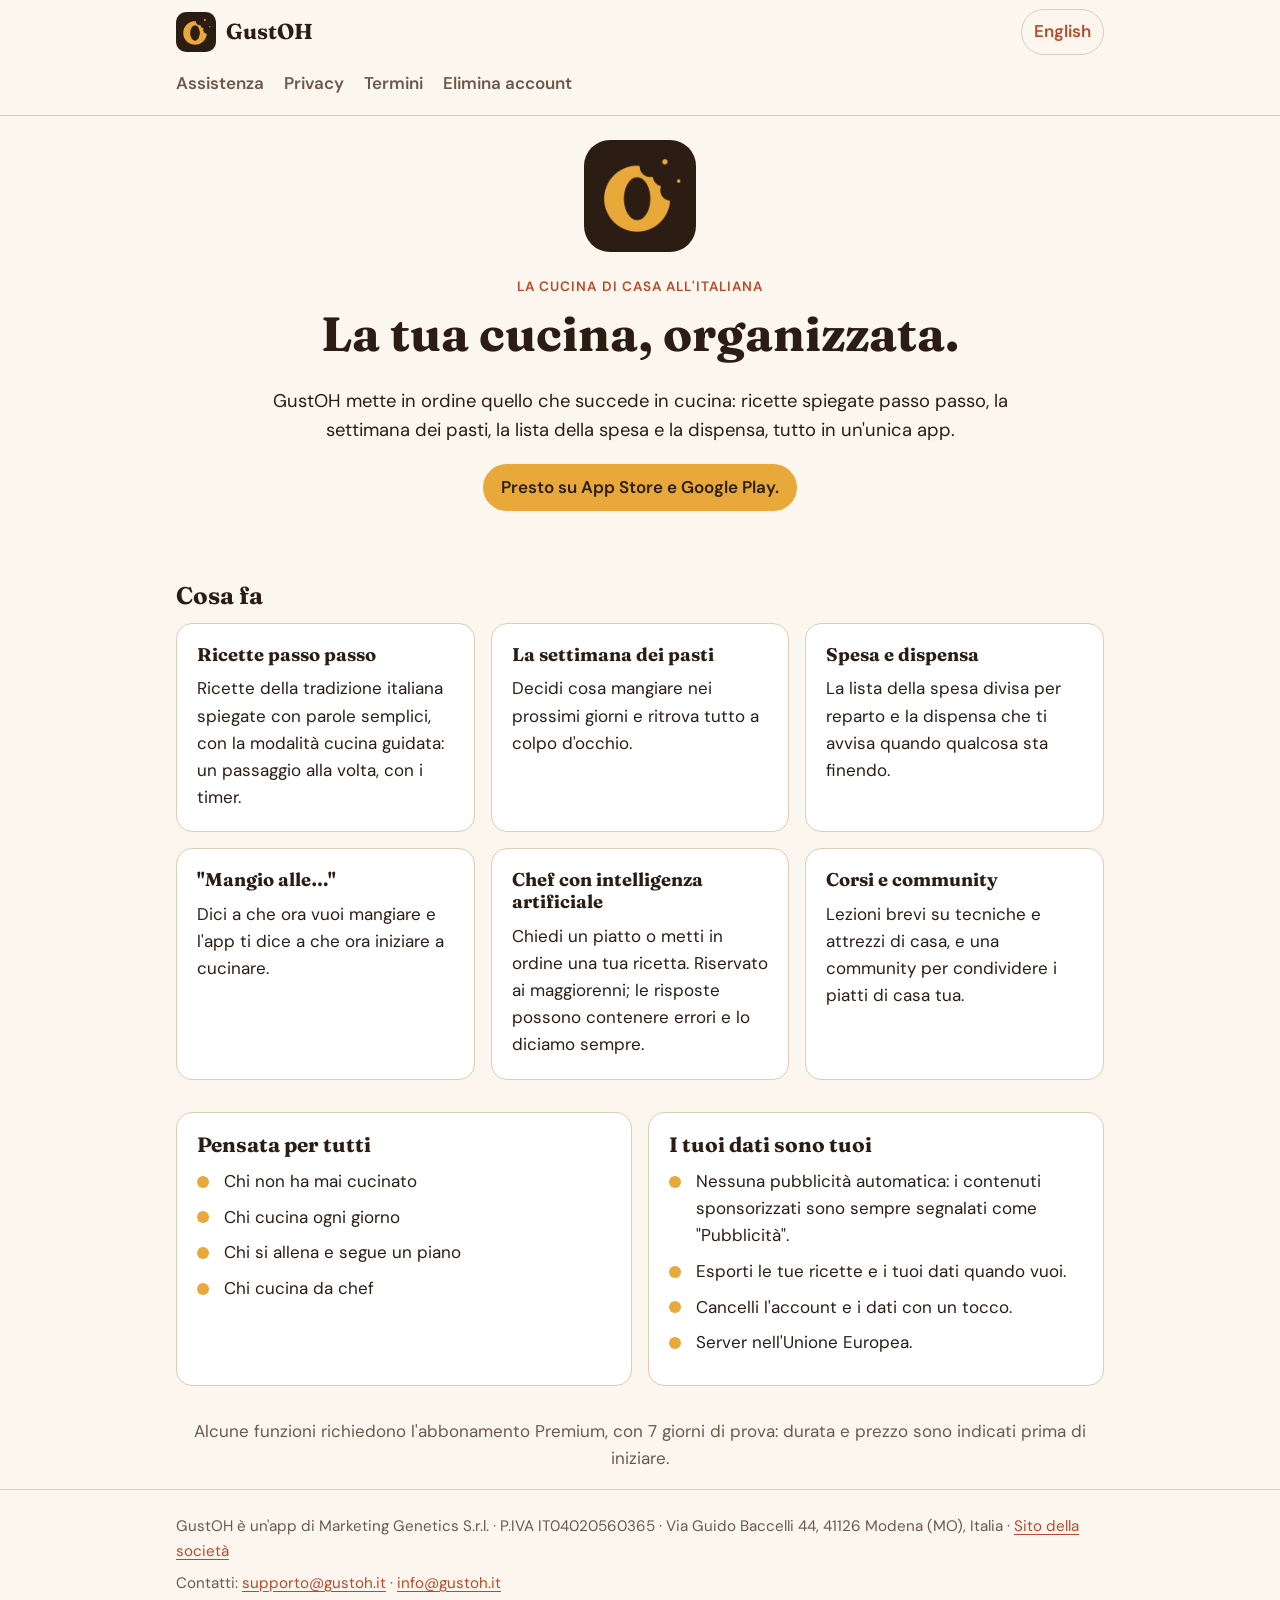
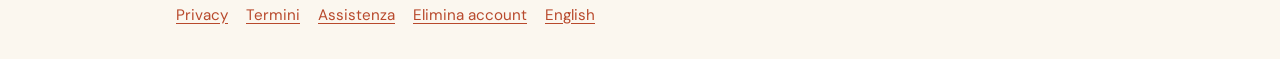
==== index.html @ 91f22777 "Sito gustoh.it (cartella sito/, npm run sito): home, privacy, termini, assistenza ed eliminazione ac" ====
<!doctype html>
<html lang="it">
<head>
<meta charset="utf-8">
<meta name="viewport" content="width=device-width, initial-scale=1">
<title>GustOH — la cucina di casa, organizzata</title>
<meta name="description" content="Ricette spiegate passo passo, la settimana dei pasti, la lista della spesa e la dispensa: la cucina all'italiana in un'unica app.">
<meta name="color-scheme" content="light dark">
<meta name="theme-color" content="#fbf7ef" media="(prefers-color-scheme: light)">
<meta name="theme-color" content="#17120e" media="(prefers-color-scheme: dark)">
<link rel="icon" href="favicon.png" type="image/png">
<link rel="apple-touch-icon" href="logo.png">
<link rel="alternate" hreflang="en" href="en/index.html">
<link rel="stylesheet" href="stile.css">
</head>
<body>
<a class="skip" href="#contenuto">Vai al contenuto</a>
<header class="top">
  <div class="wrap top-row">
    <a class="brand" href="index.html"><img src="logo.png" alt="" width="40" height="40"><span>GustOH</span></a>
    <a class="lang" href="en/index.html" hreflang="en" lang="en">English</a>
  </div>
  <nav class="wrap nav" aria-label="Home"><a href="supporto.html">Assistenza</a><a href="privacy.html">Privacy</a><a href="termini.html">Termini</a><a href="elimina-account.html">Elimina account</a></nav>
</header>
<main id="contenuto" class="wrap">
<section class="hero">
  <img class="hero-logo" src="logo.png" alt="GustOH" width="112" height="112">
  <p class="kicker">La cucina di casa all'italiana</p>
  <h1>La tua cucina, organizzata.</h1>
  <p class="lead">GustOH mette in ordine quello che succede in cucina: ricette spiegate passo passo, la settimana dei pasti, la lista della spesa e la dispensa, tutto in un'unica app.</p>
  <p class="soon">Presto su App Store e Google Play.</p>
</section>
<section aria-labelledby="cosa-fa">
  <h2 id="cosa-fa">Cosa fa</h2>
  <ul class="grid">
    <li class="card"><h3>Ricette passo passo</h3><p>Ricette della tradizione italiana spiegate con parole semplici, con la modalità cucina guidata: un passaggio alla volta, con i timer.</p></li>
    <li class="card"><h3>La settimana dei pasti</h3><p>Decidi cosa mangiare nei prossimi giorni e ritrova tutto a colpo d'occhio.</p></li>
    <li class="card"><h3>Spesa e dispensa</h3><p>La lista della spesa divisa per reparto e la dispensa che ti avvisa quando qualcosa sta finendo.</p></li>
    <li class="card"><h3>&quot;Mangio alle…&quot;</h3><p>Dici a che ora vuoi mangiare e l'app ti dice a che ora iniziare a cucinare.</p></li>
    <li class="card"><h3>Chef con intelligenza artificiale</h3><p>Chiedi un piatto o metti in ordine una tua ricetta. Riservato ai maggiorenni; le risposte possono contenere errori e lo diciamo sempre.</p></li>
    <li class="card"><h3>Corsi e community</h3><p>Lezioni brevi su tecniche e attrezzi di casa, e una community per condividere i piatti di casa tua.</p></li>
  </ul>
</section>
<section class="two">
  <div class="card">
    <h2>Pensata per tutti</h2>
    <ul class="ticks"><li>Chi non ha mai cucinato</li><li>Chi cucina ogni giorno</li><li>Chi si allena e segue un piano</li><li>Chi cucina da chef</li></ul>
  </div>
  <div class="card">
    <h2>I tuoi dati sono tuoi</h2>
    <ul class="ticks"><li>Nessuna pubblicità automatica: i contenuti sponsorizzati sono sempre segnalati come &quot;Pubblicità&quot;.</li><li>Esporti le tue ricette e i tuoi dati quando vuoi.</li><li>Cancelli l'account e i dati con un tocco.</li><li>Server nell'Unione Europea.</li></ul>
  </div>
</section>
<p class="note">Alcune funzioni richiedono l'abbonamento Premium, con 7 giorni di prova: durata e prezzo sono indicati prima di iniziare.</p>
</main>
<footer class="foot">
  <div class="wrap">
    <p>GustOH è un'app di Marketing Genetics S.r.l. · P.IVA IT04020560365 · Via Guido Baccelli 44, 41126 Modena (MO), Italia · <a href="https://www.marketinggenetics.it/" rel="noopener">Sito della società</a></p>
    <p>Contatti: <a href="mailto:supporto@gustoh.it">supporto@gustoh.it</a> · <a href="mailto:info@gustoh.it">info@gustoh.it</a></p>
    <p class="foot-links"><a href="privacy.html">Privacy</a><a href="termini.html">Termini</a><a href="supporto.html">Assistenza</a><a href="elimina-account.html">Elimina account</a><a href="en/index.html" hreflang="en" lang="en">English</a></p>
  </div>
</footer>
</body>
</html>
---- stile.css ----
/* Sito gustoh.it — tema "Pastificio" dell'app (src/constants/theme.ts). Caratteri dentro il sito: niente servizi esterni. */

@font-face { font-family: 'Fraunces'; src: url('caratteri/Fraunces-700.ttf') format('truetype'); font-weight: 700; font-display: swap; }
@font-face { font-family: 'DM Sans'; src: url('caratteri/DMSans-400.ttf') format('truetype'); font-weight: 400; font-display: swap; }
@font-face { font-family: 'DM Sans'; src: url('caratteri/DMSans-600.ttf') format('truetype'); font-weight: 600; font-display: swap; }

:root {
  --bg: #fbf7ef;
  --surface: #ffffff;
  --text: #2b1d14;
  --muted: #6b5a4c;
  --primary: #b8492c;
  --cta: #e9a93a;
  --on-cta: #2b1d14;
  --accent-soft: #fdf0d5;
  --border: #dccdb4;
  --focus: #b8492c;
  --radius: 16px;
  --wrap: 960px;
}

@media (prefers-color-scheme: dark) {
  :root {
    --bg: #17120e;
    --surface: #231c16;
    --text: #f5ece0;
    --muted: #c4b5a3;
    --primary: #e9a93a;
    --cta: #e9a93a;
    --on-cta: #2b1d14;
    --accent-soft: #2e2419;
    --border: #3d3127;
    --focus: #f0b54e;
  }
}

* { box-sizing: border-box; }

html { -webkit-text-size-adjust: 100%; }

body {
  margin: 0;
  background: var(--bg);
  color: var(--text);
  font-family: 'DM Sans', system-ui, -apple-system, 'Segoe UI', sans-serif;
  font-size: 17px;
  line-height: 1.6;
}

h1, h2, h3 { font-family: 'Fraunces', Georgia, serif; font-weight: 700; line-height: 1.2; margin: 0 0 .5em; }
h1 { font-size: clamp(2rem, 6vw, 3rem); }
h2 { font-size: 1.5rem; margin-top: 1.6em; }
h3 { font-size: 1.15rem; }
p, ul, ol { margin: 0 0 1em; }
a { color: var(--primary); text-underline-offset: 3px; }
a:focus-visible, summary:focus-visible { outline: 3px solid var(--focus); outline-offset: 3px; border-radius: 6px; }
strong { font-weight: 600; }

.wrap { width: 100%; max-width: var(--wrap); margin: 0 auto; padding: 0 16px; }

.skip { position: absolute; left: -9999px; top: 8px; background: var(--cta); color: var(--on-cta); padding: 8px 12px; border-radius: 8px; z-index: 10; }
.skip:focus { left: 16px; }

/* Testata */
.top { border-bottom: 1px solid var(--border); background: var(--bg); }
.top-row { display: flex; align-items: center; justify-content: space-between; gap: 16px; min-height: 64px; }
.brand { display: inline-flex; align-items: center; gap: 10px; color: var(--text); text-decoration: none; font-family: 'Fraunces', Georgia, serif; font-weight: 700; font-size: 1.35rem; }
.brand img { border-radius: 10px; }
.lang { font-weight: 600; text-decoration: none; padding: 8px 12px; border: 1px solid var(--border); border-radius: 999px; min-height: 44px; display: inline-flex; align-items: center; }
.nav { display: flex; flex-wrap: wrap; gap: 4px 20px; padding-bottom: 12px; }
.nav a { color: var(--muted); text-decoration: none; font-weight: 600; padding: 6px 0; }
.nav a[aria-current='page'] { color: var(--text); text-decoration: underline; text-decoration-color: var(--cta); text-decoration-thickness: 3px; }

main { padding-top: 32px; padding-bottom: 48px; }

/* Home */
.hero { text-align: center; padding: 24px 0 16px; }
.hero-logo { border-radius: 26px; margin-bottom: 16px; }
.kicker { color: var(--primary); font-weight: 600; text-transform: uppercase; letter-spacing: .08em; font-size: .85rem; margin-bottom: .5em; }
.lead { font-size: 1.15rem; max-width: 40em; margin-left: auto; margin-right: auto; }
.doc .lead { margin-left: 0; }
.soon { display: inline-block; background: var(--cta); color: var(--on-cta); font-weight: 600; padding: 10px 18px; border-radius: 999px; }

.grid { list-style: none; padding: 0; display: grid; grid-template-columns: 1fr; gap: 16px; }
@media (min-width: 640px) { .grid { grid-template-columns: repeat(2, 1fr); } }
@media (min-width: 900px) { .grid { grid-template-columns: repeat(3, 1fr); } }

.card { background: var(--surface); border: 1px solid var(--border); border-radius: var(--radius); padding: 20px; }
.card p:last-child, .card ul:last-child { margin-bottom: 0; }
.card h2 { margin-top: 0; font-size: 1.3rem; }

.two { display: grid; grid-template-columns: 1fr; gap: 16px; margin-top: 32px; }
@media (min-width: 640px) { .two { grid-template-columns: repeat(2, 1fr); } }

.ticks { list-style: none; padding: 0; }
.ticks li { padding-left: 1.6em; position: relative; margin-bottom: .5em; }
.ticks li::before { content: ''; position: absolute; left: 0; top: .45em; width: .7em; height: .7em; border-radius: 50%; background: var(--cta); }

.note { text-align: center; color: var(--muted); margin-top: 32px; }

/* Documenti */
.doc { max-width: 46em; }
.doc ul, .doc ol { padding-left: 1.3em; }
.doc li { margin-bottom: .5em; }
.steps li { margin-bottom: .6em; }
.center { text-align: center; margin: 0 auto; }
details { background: var(--surface); border: 1px solid var(--border); border-radius: 12px; padding: 0 16px; margin-bottom: 12px; }
summary { cursor: pointer; font-weight: 600; padding: 14px 0; min-height: 44px; }
details p { margin-top: 0; }
.button { display: inline-flex; align-items: center; min-height: 48px; padding: 0 20px; border-radius: 999px; background: var(--cta); color: var(--on-cta); font-weight: 600; text-decoration: none; }

/* Piede */
.foot { border-top: 1px solid var(--border); padding: 24px 0; color: var(--muted); font-size: .95rem; }
.foot p { margin-bottom: .5em; }
.foot-links { display: flex; flex-wrap: wrap; gap: 4px 18px; }
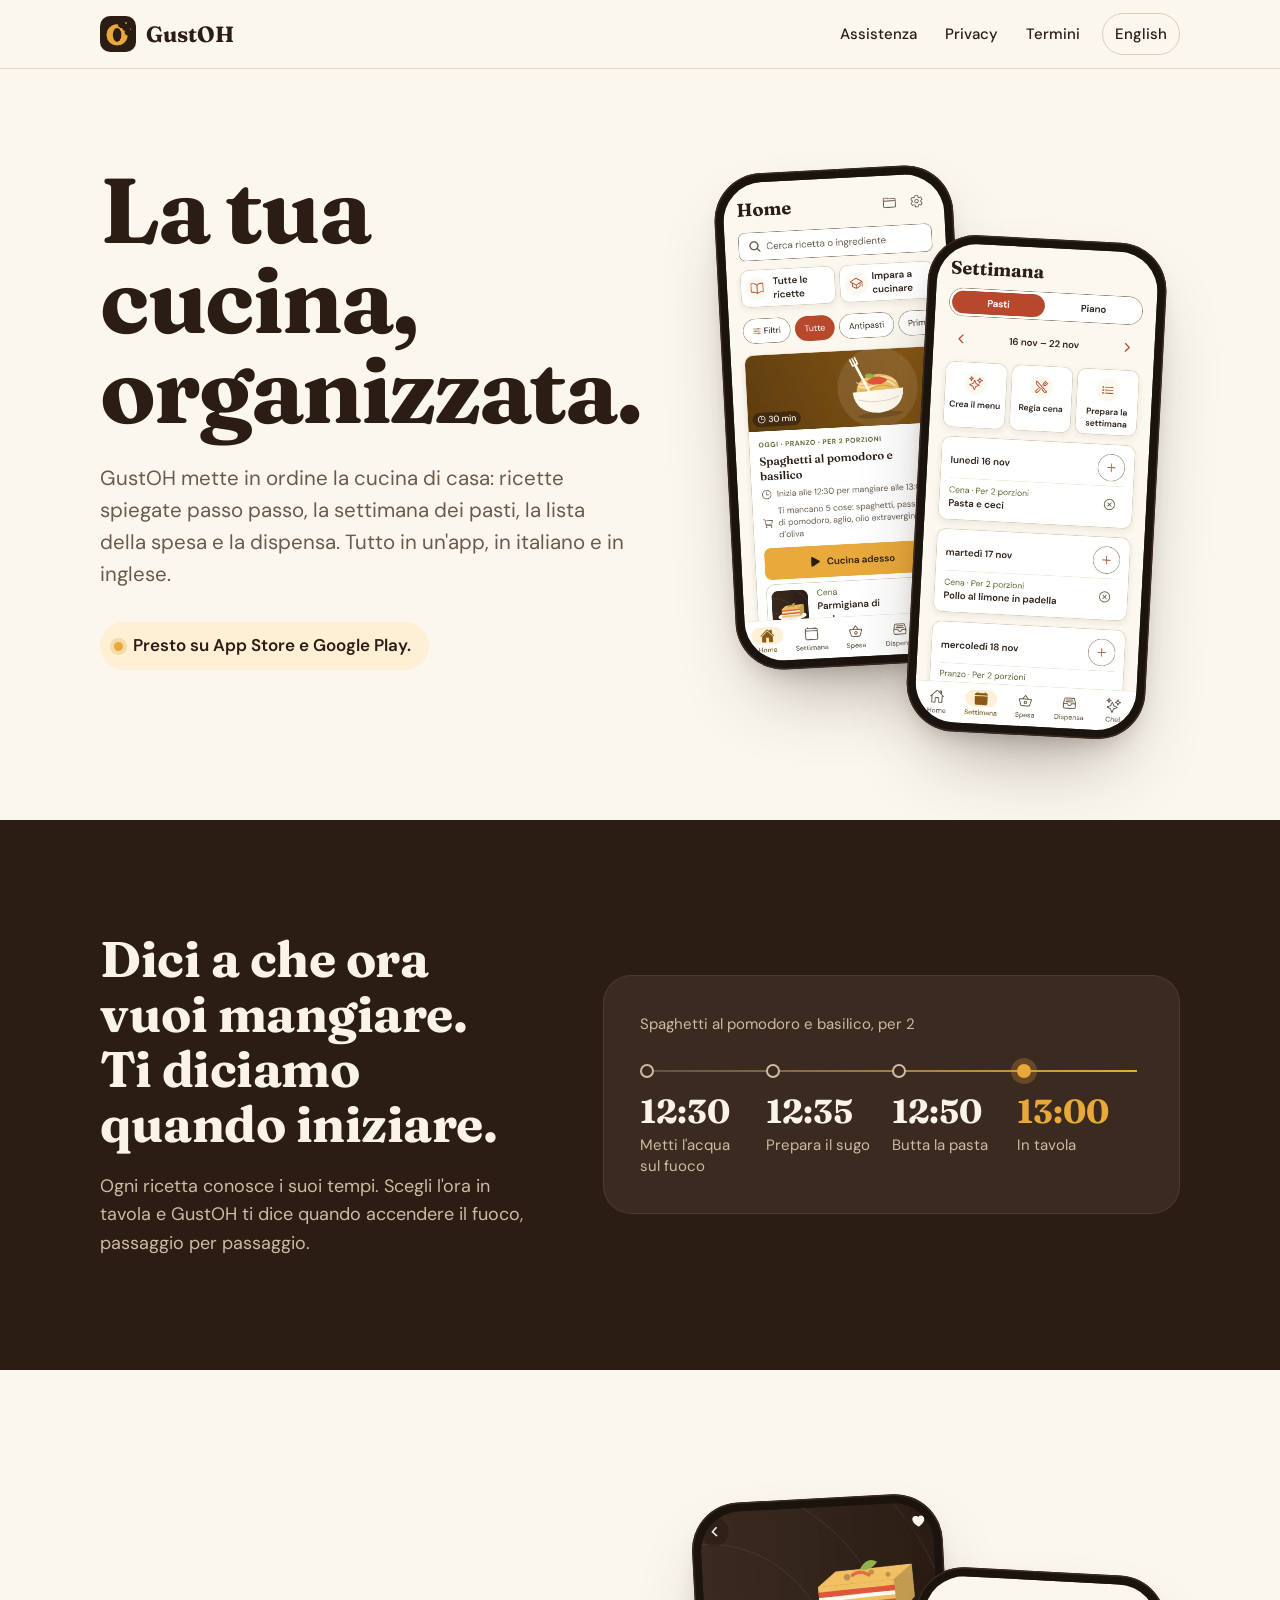
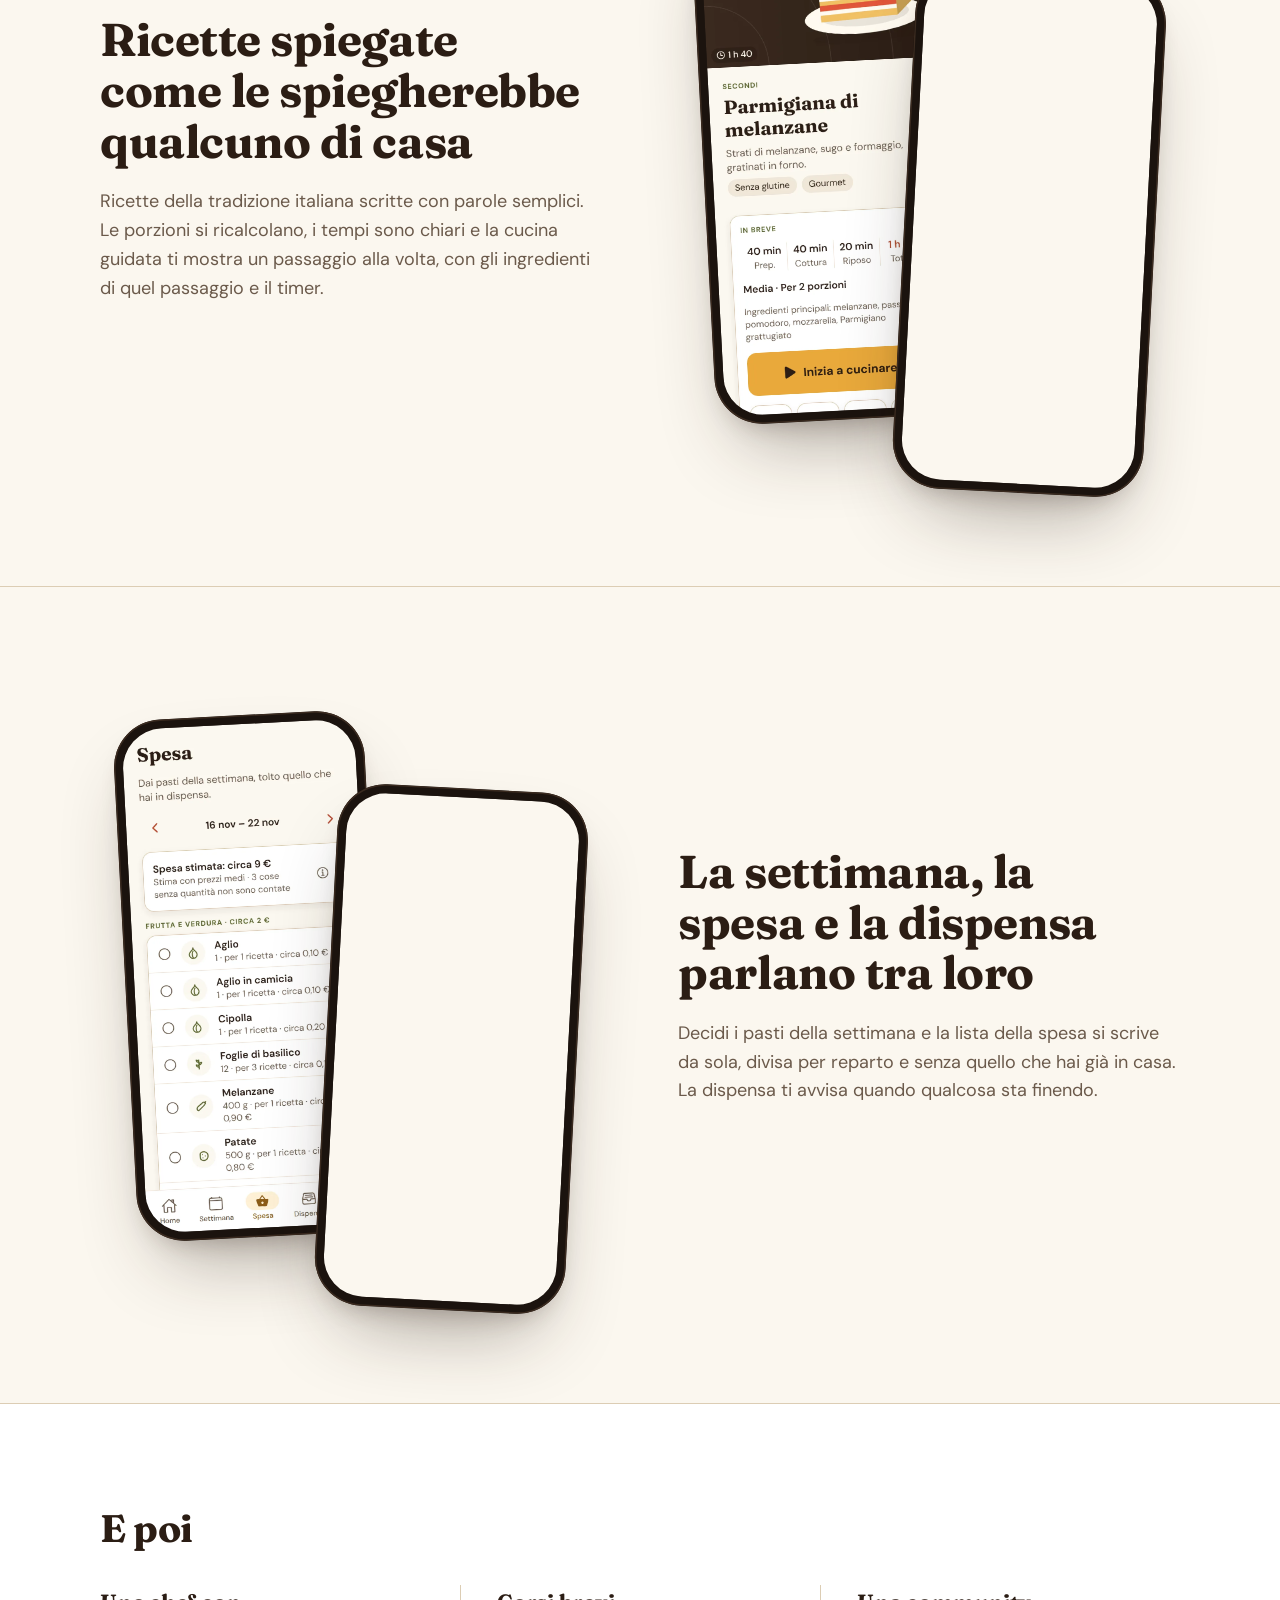
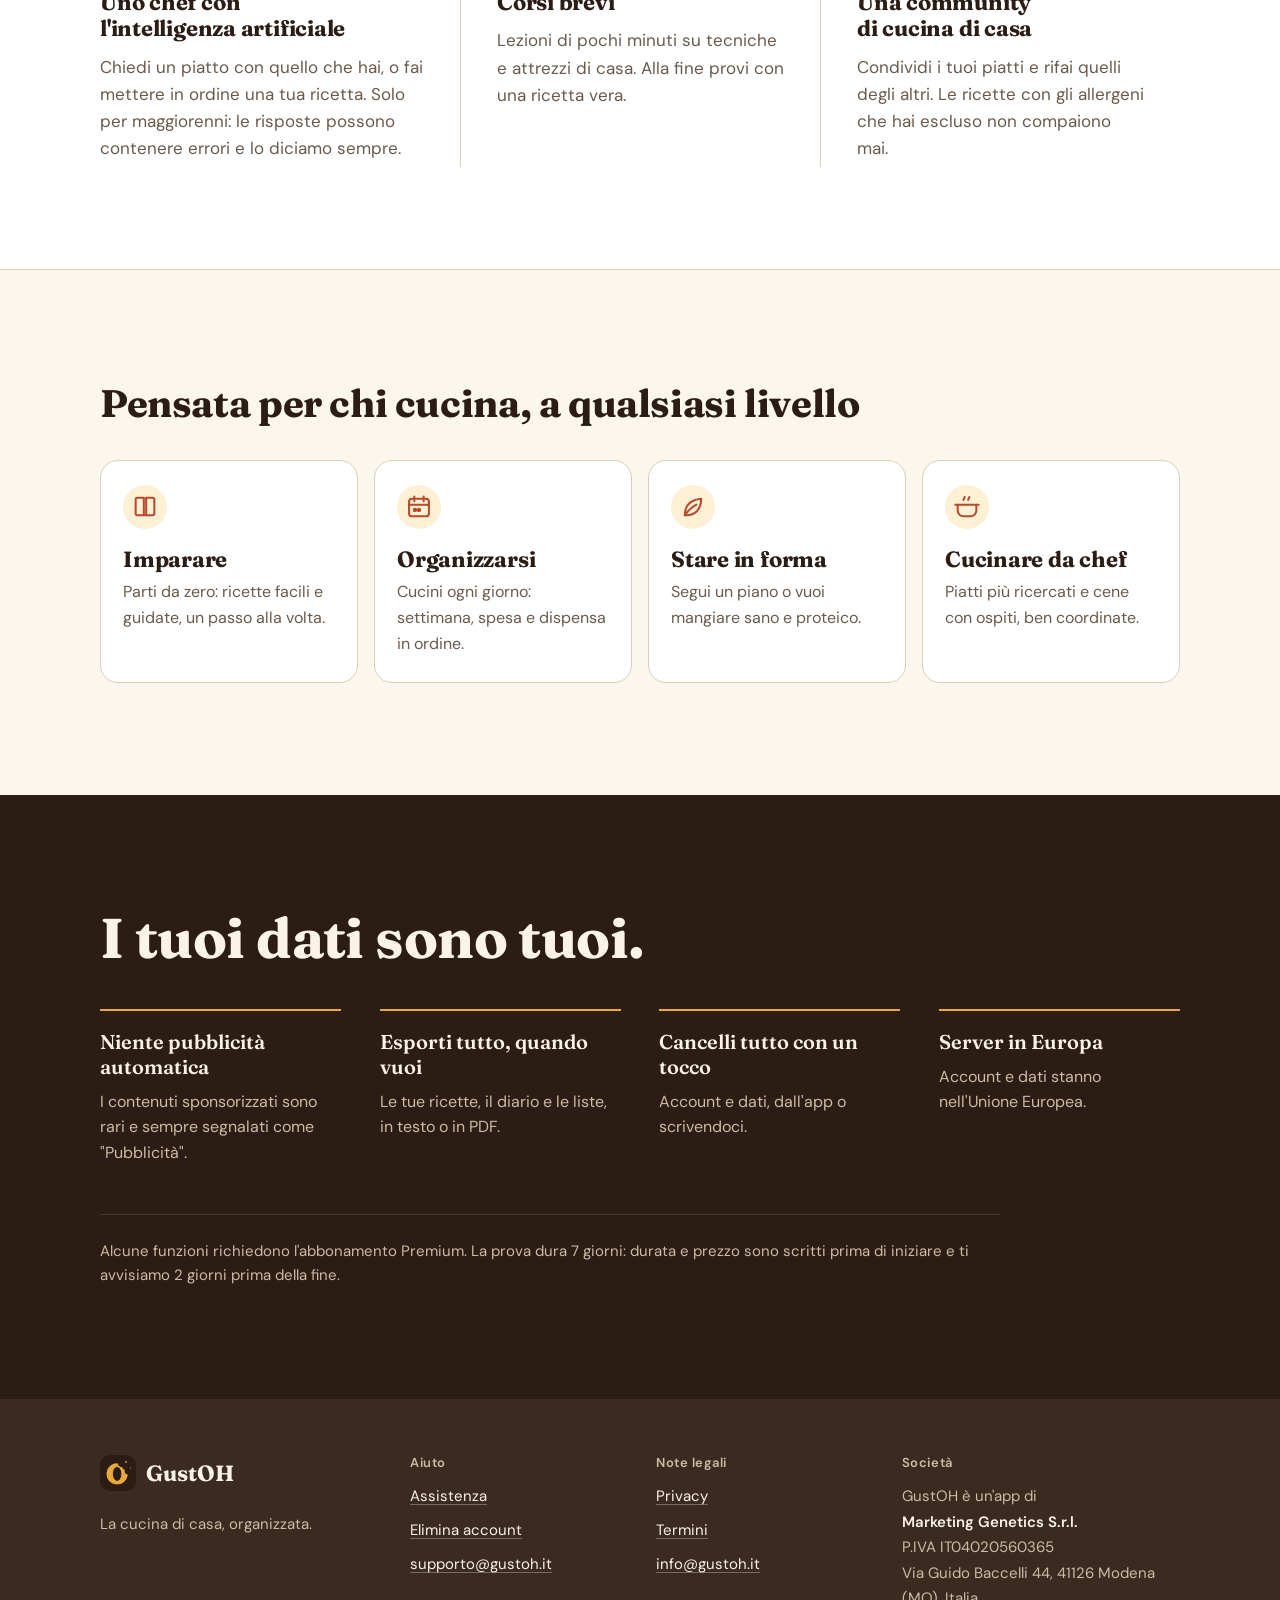
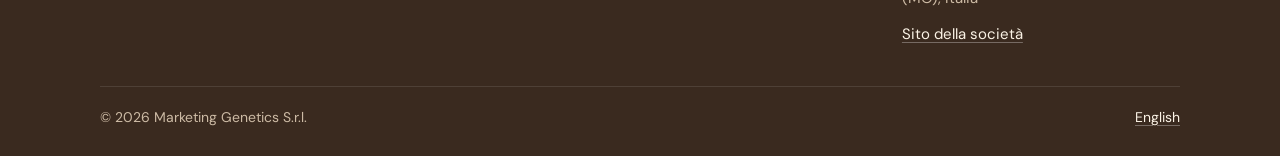
==== commit 724f2d51: "Sito gustoh.it rifatto: schermate vere dell'app nei telefoni, linea del tempo 'mangio alle', funzion" ====
--- a/index.html
+++ b/index.html
@@ -11,53 +11,152 @@
 <link rel="icon" href="favicon.png" type="image/png">
 <link rel="apple-touch-icon" href="logo.png">
 <link rel="alternate" hreflang="en" href="en/index.html">
+<link rel="preload" href="caratteri/Fraunces-700.ttf" as="font" type="font/ttf" crossorigin>
 <link rel="stylesheet" href="stile.css">
 </head>
-<body>
+<body class="page-index">
 <a class="skip" href="#contenuto">Vai al contenuto</a>
 <header class="top">
   <div class="wrap top-row">
-    <a class="brand" href="index.html"><img src="logo.png" alt="" width="40" height="40"><span>GustOH</span></a>
-    <a class="lang" href="en/index.html" hreflang="en" lang="en">English</a>
+    <a class="brand" href="index.html" aria-current="page"><img src="logo.png" alt="" width="36" height="36"><span>GustOH</span></a>
+    <nav class="nav" aria-label="Home">
+      <a href="supporto.html">Assistenza</a>
+      <a class="opt" href="privacy.html">Privacy</a>
+      <a class="opt" href="termini.html">Termini</a>
+      <a class="lang" href="en/index.html" hreflang="en" lang="en">English</a>
+    </nav>
   </div>
-  <nav class="wrap nav" aria-label="Home"><a href="supporto.html">Assistenza</a><a href="privacy.html">Privacy</a><a href="termini.html">Termini</a><a href="elimina-account.html">Elimina account</a></nav>
 </header>
-<main id="contenuto" class="wrap">
+<main id="contenuto">
 <section class="hero">
-  <img class="hero-logo" src="logo.png" alt="GustOH" width="112" height="112">
-  <p class="kicker">La cucina di casa all'italiana</p>
-  <h1>La tua cucina, organizzata.</h1>
-  <p class="lead">GustOH mette in ordine quello che succede in cucina: ricette spiegate passo passo, la settimana dei pasti, la lista della spesa e la dispensa, tutto in un'unica app.</p>
-  <p class="soon">Presto su App Store e Google Play.</p>
-</section>
-<section aria-labelledby="cosa-fa">
-  <h2 id="cosa-fa">Cosa fa</h2>
-  <ul class="grid">
-    <li class="card"><h3>Ricette passo passo</h3><p>Ricette della tradizione italiana spiegate con parole semplici, con la modalità cucina guidata: un passaggio alla volta, con i timer.</p></li>
-    <li class="card"><h3>La settimana dei pasti</h3><p>Decidi cosa mangiare nei prossimi giorni e ritrova tutto a colpo d'occhio.</p></li>
-    <li class="card"><h3>Spesa e dispensa</h3><p>La lista della spesa divisa per reparto e la dispensa che ti avvisa quando qualcosa sta finendo.</p></li>
-    <li class="card"><h3>&quot;Mangio alle…&quot;</h3><p>Dici a che ora vuoi mangiare e l'app ti dice a che ora iniziare a cucinare.</p></li>
-    <li class="card"><h3>Chef con intelligenza artificiale</h3><p>Chiedi un piatto o metti in ordine una tua ricetta. Riservato ai maggiorenni; le risposte possono contenere errori e lo diciamo sempre.</p></li>
-    <li class="card"><h3>Corsi e community</h3><p>Lezioni brevi su tecniche e attrezzi di casa, e una community per condividere i piatti di casa tua.</p></li>
-  </ul>
-</section>
-<section class="two">
-  <div class="card">
-    <h2>Pensata per tutti</h2>
-    <ul class="ticks"><li>Chi non ha mai cucinato</li><li>Chi cucina ogni giorno</li><li>Chi si allena e segue un piano</li><li>Chi cucina da chef</li></ul>
-  </div>
-  <div class="card">
-    <h2>I tuoi dati sono tuoi</h2>
-    <ul class="ticks"><li>Nessuna pubblicità automatica: i contenuti sponsorizzati sono sempre segnalati come &quot;Pubblicità&quot;.</li><li>Esporti le tue ricette e i tuoi dati quando vuoi.</li><li>Cancelli l'account e i dati con un tocco.</li><li>Server nell'Unione Europea.</li></ul>
+  <div class="wrap hero-grid">
+    <div class="hero-copy">
+      <h1>La tua cucina, organizzata.</h1>
+      <p class="lead">GustOH mette in ordine la cucina di casa: ricette spiegate passo passo, la settimana dei pasti, la lista della spesa e la dispensa. Tutto in un'app, in italiano e in inglese.</p>
+      <p class="soon">Presto su App Store e Google Play.</p>
+    </div>
+    <div class="hero-phones">
+      <figure class="phone phone-back"><picture><source srcset="img/home-scuro.webp" media="(prefers-color-scheme: dark)"><img src="img/home-chiaro.webp" alt="La Home di GustOH con il pranzo di oggi e l'ora in cui iniziare" width="390" height="844" fetchpriority="high" decoding="async"></picture></figure>
+      <figure class="phone phone-front"><picture><source srcset="img/settimana-scuro.webp" media="(prefers-color-scheme: dark)"><img src="img/settimana-chiaro.webp" alt="La settimana dei pasti, giorno per giorno" width="390" height="844" fetchpriority="high" decoding="async"></picture></figure>
+    </div>
   </div>
 </section>
-<p class="note">Alcune funzioni richiedono l'abbonamento Premium, con 7 giorni di prova: durata e prezzo sono indicati prima di iniziare.</p>
+
+<section class="clock" aria-labelledby="orari">
+  <div class="wrap clock-grid">
+    <div class="clock-copy">
+      <h2 id="orari">Dici a che ora vuoi mangiare. Ti diciamo quando iniziare.</h2>
+      <p>Ogni ricetta conosce i suoi tempi. Scegli l'ora in tavola e GustOH ti dice quando accendere il fuoco, passaggio per passaggio.</p>
+    </div>
+    <figure class="timeline">
+      <figcaption>Spaghetti al pomodoro e basilico, per 2</figcaption>
+      <ol>
+        <li><time>12:30</time><span>Metti l'acqua sul fuoco</span></li>
+        <li><time>12:35</time><span>Prepara il sugo</span></li>
+        <li><time>12:50</time><span>Butta la pasta</span></li>
+        <li class="end"><time>13:00</time><span>In tavola</span></li>
+      </ol>
+    </figure>
+  </div>
+</section>
+
+<section class="row">
+  <div class="wrap row-grid">
+    <div class="row-copy">
+      <h2>Ricette spiegate come le spiegherebbe qualcuno di casa</h2>
+      <p>Ricette della tradizione italiana scritte con parole semplici. Le porzioni si ricalcolano, i tempi sono chiari e la cucina guidata ti mostra un passaggio alla volta, con gli ingredienti di quel passaggio e il timer.</p>
+    </div>
+    <div class="row-phones">
+      <figure class="phone phone-back"><picture><source srcset="img/ricetta-scuro.webp" media="(prefers-color-scheme: dark)"><img src="img/ricetta-chiaro.webp" alt="La scheda della parmigiana di melanzane con tempi e porzioni" width="390" height="844" loading="lazy" decoding="async"></picture></figure>
+      <figure class="phone phone-front"><picture><source srcset="img/cucina-scuro.webp" media="(prefers-color-scheme: dark)"><img src="img/cucina-chiaro.webp" alt="La cucina guidata: un passaggio alla volta, con il timer" width="390" height="844" loading="lazy" decoding="async"></picture></figure>
+    </div>
+  </div>
+</section>
+
+<section class="row row-flip">
+  <div class="wrap row-grid">
+    <div class="row-copy">
+      <h2>La settimana, la spesa e la dispensa parlano tra loro</h2>
+      <p>Decidi i pasti della settimana e la lista della spesa si scrive da sola, divisa per reparto e senza quello che hai già in casa. La dispensa ti avvisa quando qualcosa sta finendo.</p>
+    </div>
+    <div class="row-phones">
+      <figure class="phone phone-back"><picture><source srcset="img/spesa-scuro.webp" media="(prefers-color-scheme: dark)"><img src="img/spesa-chiaro.webp" alt="La lista della spesa divisa per reparto, con il costo stimato" width="390" height="844" loading="lazy" decoding="async"></picture></figure>
+      <figure class="phone phone-front"><picture><source srcset="img/dispensa-scuro.webp" media="(prefers-color-scheme: dark)"><img src="img/dispensa-chiaro.webp" alt="La dispensa divisa in frigo, freezer e dispensa" width="390" height="844" loading="lazy" decoding="async"></picture></figure>
+    </div>
+  </div>
+</section>
+
+<section class="more" aria-labelledby="altro">
+  <div class="wrap">
+    <h2 id="altro">E poi</h2>
+    <div class="more-grid">
+      <article><h3>Uno chef con l'intelligenza artificiale</h3><p>Chiedi un piatto con quello che hai, o fai mettere in ordine una tua ricetta. Solo per maggiorenni: le risposte possono contenere errori e lo diciamo sempre.</p></article>
+      <article><h3>Corsi brevi</h3><p>Lezioni di pochi minuti su tecniche e attrezzi di casa. Alla fine provi con una ricetta vera.</p></article>
+      <article><h3>Una community di cucina di casa</h3><p>Condividi i tuoi piatti e rifai quelli degli altri. Le ricette con gli allergeni che hai escluso non compaiono mai.</p></article>
+    </div>
+  </div>
+</section>
+
+<section class="paths" aria-labelledby="percorsi">
+  <div class="wrap">
+    <h2 id="percorsi">Pensata per chi cucina, a qualsiasi livello</h2>
+    <ul class="paths-grid">
+      <li><svg class="icon" viewBox="0 0 24 24" width="28" height="28" fill="none" stroke="currentColor" stroke-width="1.75" stroke-linecap="round" stroke-linejoin="round" aria-hidden="true"><path d="M4 5.5C4 4.7 4.7 4 5.5 4H11v15H5.5A1.5 1.5 0 0 1 4 17.5z"/><path d="M20 5.5c0-.8-.7-1.5-1.5-1.5H13v15h5.5c.8 0 1.5-.7 1.5-1.5z"/><path d="M11 19h2"/></svg><h3>Imparare</h3><p>Parti da zero: ricette facili e guidate, un passo alla volta.</p></li>
+      <li><svg class="icon" viewBox="0 0 24 24" width="28" height="28" fill="none" stroke="currentColor" stroke-width="1.75" stroke-linecap="round" stroke-linejoin="round" aria-hidden="true"><rect x="3.5" y="5" width="17" height="15" rx="2.5"/><path d="M3.5 10h17M8 3v4M16 3v4"/><circle cx="8.5" cy="14.5" r="1"/><circle cx="12" cy="14.5" r="1"/></svg><h3>Organizzarsi</h3><p>Cucini ogni giorno: settimana, spesa e dispensa in ordine.</p></li>
+      <li><svg class="icon" viewBox="0 0 24 24" width="28" height="28" fill="none" stroke="currentColor" stroke-width="1.75" stroke-linecap="round" stroke-linejoin="round" aria-hidden="true"><path d="M5 19c0-8 5-13 14-14 0 9-5 14-13 14"/><path d="M5 19c3-4 6-7 10-9"/></svg><h3>Stare in forma</h3><p>Segui un piano o vuoi mangiare sano e proteico.</p></li>
+      <li><svg class="icon" viewBox="0 0 24 24" width="28" height="28" fill="none" stroke="currentColor" stroke-width="1.75" stroke-linecap="round" stroke-linejoin="round" aria-hidden="true"><path d="M4 10h16v5a5 5 0 0 1-5 5H9a5 5 0 0 1-5-5z"/><path d="M2 10h2M20 10h2M9 6c0-1 1-1.5 1-2.5M13 6c0-1 1-1.5 1-2.5"/></svg><h3>Cucinare da chef</h3><p>Piatti più ricercati e cene con ospiti, ben coordinate.</p></li>
+    </ul>
+  </div>
+</section>
+
+<section class="trust" aria-labelledby="dati">
+  <div class="wrap">
+    <h2 id="dati">I tuoi dati sono tuoi.</h2>
+    <dl class="trust-grid">
+      <div><dt>Niente pubblicità automatica</dt><dd>I contenuti sponsorizzati sono rari e sempre segnalati come &quot;Pubblicità&quot;.</dd></div>
+      <div><dt>Esporti tutto, quando vuoi</dt><dd>Le tue ricette, il diario e le liste, in testo o in PDF.</dd></div>
+      <div><dt>Cancelli tutto con un tocco</dt><dd>Account e dati, dall'app o scrivendoci.</dd></div>
+      <div><dt>Server in Europa</dt><dd>Account e dati stanno nell'Unione Europea.</dd></div>
+    </dl>
+    <p class="plans">Alcune funzioni richiedono l'abbonamento Premium. La prova dura 7 giorni: durata e prezzo sono scritti prima di iniziare e ti avvisiamo 2 giorni prima della fine.</p>
+  </div>
+</section>
 </main>
 <footer class="foot">
-  <div class="wrap">
-    <p>GustOH è un'app di Marketing Genetics S.r.l. · P.IVA IT04020560365 · Via Guido Baccelli 44, 41126 Modena (MO), Italia · <a href="https://www.marketinggenetics.it/" rel="noopener">Sito della società</a></p>
-    <p>Contatti: <a href="mailto:supporto@gustoh.it">supporto@gustoh.it</a> · <a href="mailto:info@gustoh.it">info@gustoh.it</a></p>
-    <p class="foot-links"><a href="privacy.html">Privacy</a><a href="termini.html">Termini</a><a href="supporto.html">Assistenza</a><a href="elimina-account.html">Elimina account</a><a href="en/index.html" hreflang="en" lang="en">English</a></p>
+  <div class="wrap foot-grid">
+    <div class="foot-brand">
+      <a class="brand" href="index.html"><img src="logo.png" alt="" width="36" height="36"><span>GustOH</span></a>
+      <p>La cucina di casa, organizzata.</p>
+    </div>
+    <div>
+      <h2>Aiuto</h2>
+      <ul>
+        <li><a href="supporto.html">Assistenza</a></li>
+        <li><a href="elimina-account.html">Elimina account</a></li>
+        <li><a href="mailto:supporto@gustoh.it">supporto@gustoh.it</a></li>
+      </ul>
+    </div>
+    <div>
+      <h2>Note legali</h2>
+      <ul>
+        <li><a href="privacy.html">Privacy</a></li>
+        <li><a href="termini.html">Termini</a></li>
+        <li><a href="mailto:info@gustoh.it">info@gustoh.it</a></li>
+      </ul>
+    </div>
+    <div>
+      <h2>Società</h2>
+      <address>
+        GustOH è un'app di<br><strong>Marketing Genetics S.r.l.</strong><br>
+        P.IVA IT04020560365<br>
+        Via Guido Baccelli 44, 41126 Modena (MO), Italia
+      </address>
+      <p><a href="https://www.marketinggenetics.it/" rel="noopener">Sito della società</a></p>
+    </div>
+  </div>
+  <div class="wrap foot-bottom">
+    <p>© 2026 Marketing Genetics S.r.l.</p>
+    <a href="en/index.html" hreflang="en" lang="en">English</a>
   </div>
 </footer>
 </body>
--- a/stile.css
+++ b/stile.css
@@ -1,115 +1,232 @@
-/* Sito gustoh.it — tema "Pastificio" dell'app (src/constants/theme.ts). Caratteri dentro il sito: niente servizi esterni. */
-
-@font-face { font-family: 'Fraunces'; src: url('caratteri/Fraunces-700.ttf') format('truetype'); font-weight: 700; font-display: swap; }
-@font-face { font-family: 'DM Sans'; src: url('caratteri/DMSans-400.ttf') format('truetype'); font-weight: 400; font-display: swap; }
-@font-face { font-family: 'DM Sans'; src: url('caratteri/DMSans-600.ttf') format('truetype'); font-weight: 600; font-display: swap; }
-
-:root {
-  --bg: #fbf7ef;
-  --surface: #ffffff;
-  --text: #2b1d14;
-  --muted: #6b5a4c;
-  --primary: #b8492c;
-  --cta: #e9a93a;
-  --on-cta: #2b1d14;
-  --accent-soft: #fdf0d5;
-  --border: #dccdb4;
-  --focus: #b8492c;
-  --radius: 16px;
-  --wrap: 960px;
-}
-
-@media (prefers-color-scheme: dark) {
-  :root {
-    --bg: #17120e;
-    --surface: #231c16;
-    --text: #f5ece0;
-    --muted: #c4b5a3;
-    --primary: #e9a93a;
-    --cta: #e9a93a;
-    --on-cta: #2b1d14;
-    --accent-soft: #2e2419;
-    --border: #3d3127;
-    --focus: #f0b54e;
-  }
-}
-
-* { box-sizing: border-box; }
-
-html { -webkit-text-size-adjust: 100%; }
-
-body {
-  margin: 0;
-  background: var(--bg);
-  color: var(--text);
-  font-family: 'DM Sans', system-ui, -apple-system, 'Segoe UI', sans-serif;
-  font-size: 17px;
-  line-height: 1.6;
-}
-
-h1, h2, h3 { font-family: 'Fraunces', Georgia, serif; font-weight: 700; line-height: 1.2; margin: 0 0 .5em; }
-h1 { font-size: clamp(2rem, 6vw, 3rem); }
-h2 { font-size: 1.5rem; margin-top: 1.6em; }
-h3 { font-size: 1.15rem; }
-p, ul, ol { margin: 0 0 1em; }
-a { color: var(--primary); text-underline-offset: 3px; }
-a:focus-visible, summary:focus-visible { outline: 3px solid var(--focus); outline-offset: 3px; border-radius: 6px; }
-strong { font-weight: 600; }
-
-.wrap { width: 100%; max-width: var(--wrap); margin: 0 auto; padding: 0 16px; }
-
-.skip { position: absolute; left: -9999px; top: 8px; background: var(--cta); color: var(--on-cta); padding: 8px 12px; border-radius: 8px; z-index: 10; }
-.skip:focus { left: 16px; }
-
-/* Testata */
-.top { border-bottom: 1px solid var(--border); background: var(--bg); }
-.top-row { display: flex; align-items: center; justify-content: space-between; gap: 16px; min-height: 64px; }
-.brand { display: inline-flex; align-items: center; gap: 10px; color: var(--text); text-decoration: none; font-family: 'Fraunces', Georgia, serif; font-weight: 700; font-size: 1.35rem; }
-.brand img { border-radius: 10px; }
-.lang { font-weight: 600; text-decoration: none; padding: 8px 12px; border: 1px solid var(--border); border-radius: 999px; min-height: 44px; display: inline-flex; align-items: center; }
-.nav { display: flex; flex-wrap: wrap; gap: 4px 20px; padding-bottom: 12px; }
-.nav a { color: var(--muted); text-decoration: none; font-weight: 600; padding: 6px 0; }
-.nav a[aria-current='page'] { color: var(--text); text-decoration: underline; text-decoration-color: var(--cta); text-decoration-thickness: 3px; }
-
-main { padding-top: 32px; padding-bottom: 48px; }
-
-/* Home */
-.hero { text-align: center; padding: 24px 0 16px; }
-.hero-logo { border-radius: 26px; margin-bottom: 16px; }
-.kicker { color: var(--primary); font-weight: 600; text-transform: uppercase; letter-spacing: .08em; font-size: .85rem; margin-bottom: .5em; }
-.lead { font-size: 1.15rem; max-width: 40em; margin-left: auto; margin-right: auto; }
-.doc .lead { margin-left: 0; }
-.soon { display: inline-block; background: var(--cta); color: var(--on-cta); font-weight: 600; padding: 10px 18px; border-radius: 999px; }
-
-.grid { list-style: none; padding: 0; display: grid; grid-template-columns: 1fr; gap: 16px; }
-@media (min-width: 640px) { .grid { grid-template-columns: repeat(2, 1fr); } }
-@media (min-width: 900px) { .grid { grid-template-columns: repeat(3, 1fr); } }
-
-.card { background: var(--surface); border: 1px solid var(--border); border-radius: var(--radius); padding: 20px; }
-.card p:last-child, .card ul:last-child { margin-bottom: 0; }
-.card h2 { margin-top: 0; font-size: 1.3rem; }
-
-.two { display: grid; grid-template-columns: 1fr; gap: 16px; margin-top: 32px; }
-@media (min-width: 640px) { .two { grid-template-columns: repeat(2, 1fr); } }
-
-.ticks { list-style: none; padding: 0; }
-.ticks li { padding-left: 1.6em; position: relative; margin-bottom: .5em; }
-.ticks li::before { content: ''; position: absolute; left: 0; top: .45em; width: .7em; height: .7em; border-radius: 50%; background: var(--cta); }
-
-.note { text-align: center; color: var(--muted); margin-top: 32px; }
-
-/* Documenti */
-.doc { max-width: 46em; }
-.doc ul, .doc ol { padding-left: 1.3em; }
-.doc li { margin-bottom: .5em; }
-.steps li { margin-bottom: .6em; }
-.center { text-align: center; margin: 0 auto; }
-details { background: var(--surface); border: 1px solid var(--border); border-radius: 12px; padding: 0 16px; margin-bottom: 12px; }
-summary { cursor: pointer; font-weight: 600; padding: 14px 0; min-height: 44px; }
-details p { margin-top: 0; }
-.button { display: inline-flex; align-items: center; min-height: 48px; padding: 0 20px; border-radius: 999px; background: var(--cta); color: var(--on-cta); font-weight: 600; text-decoration: none; }
-
-/* Piede */
-.foot { border-top: 1px solid var(--border); padding: 24px 0; color: var(--muted); font-size: .95rem; }
-.foot p { margin-bottom: .5em; }
-.foot-links { display: flex; flex-wrap: wrap; gap: 4px 18px; }
+/* Sito gustoh.it: stessi colori e caratteri dell'app (tema "Pastificio"). Nessun servizio esterno. */
+
+@font-face { font-family: 'Fraunces'; src: url('caratteri/Fraunces-600.ttf') format('truetype'); font-weight: 600; font-display: swap; }
+@font-face { font-family: 'Fraunces'; src: url('caratteri/Fraunces-700.ttf') format('truetype'); font-weight: 700; font-display: swap; }
+@font-face { font-family: 'DM Sans'; src: url('caratteri/DMSans-400.ttf') format('truetype'); font-weight: 400; font-display: swap; }
+@font-face { font-family: 'DM Sans'; src: url('caratteri/DMSans-500.ttf') format('truetype'); font-weight: 500; font-display: swap; }
+@font-face { font-family: 'DM Sans'; src: url('caratteri/DMSans-600.ttf') format('truetype'); font-weight: 600; font-display: swap; }
+
+:root {
+  /* farina, inchiostro, terracotta, tuorlo, oliva, crosta */
+  --bg: #fbf7ef;
+  --surface: #ffffff;
+  --text: #2b1d14;
+  --muted: #6b5a4b;
+  --line: #dccdb4;
+  --primary: #b8492c;
+  --yolk: #e9a93a;
+  --yolk-soft: #fdf0d5;
+  --yolk-text: #8a5a16;
+  --olive: #5a6830;
+  --ink: #2b1d14;
+  --ink-2: #3a2a1f;
+  --on-ink: #fbf3e6;
+  --on-ink-muted: #cdbba5;
+  --shadow: 43 29 20;
+
+  --serif: 'Fraunces', Georgia, 'Times New Roman', serif;
+  --sans: 'DM Sans', system-ui, -apple-system, 'Segoe UI', Roboto, sans-serif;
+  --wrap: 1160px;
+  --gutter: clamp(20px, 5vw, 40px);
+  --radius: 18px;
+  color-scheme: light dark;
+}
+
+@media (prefers-color-scheme: dark) {
+  :root {
+    --bg: #17120e;
+    --surface: #231c16;
+    --text: #f5ebdd;
+    --muted: #bcab96;
+    --line: #4a3c30;
+    --primary: #e9a93a;
+    --yolk: #e9a93a;
+    --yolk-soft: #2a2015;
+    --yolk-text: #f0b54e;
+    --olive: #a9b86e;
+    --ink: #0f0b08;
+    --ink-2: #1d1610;
+    --on-ink: #f5ebdd;
+    --on-ink-muted: #bcab96;
+    --shadow: 0 0 0;
+  }
+}
+
+*, *::before, *::after { box-sizing: border-box; }
+html { -webkit-text-size-adjust: 100%; scroll-behavior: smooth; scroll-padding-top: 88px; }
+@media (prefers-reduced-motion: reduce) { html { scroll-behavior: auto; } }
+body {
+  margin: 0;
+  background: var(--bg);
+  color: var(--text);
+  font: 400 17px/1.6 var(--sans);
+  -webkit-font-smoothing: antialiased;
+  text-rendering: optimizeLegibility;
+}
+img { max-width: 100%; height: auto; display: block; }
+a { color: var(--primary); text-underline-offset: 3px; text-decoration-thickness: 1px; }
+a:hover { text-decoration-thickness: 2px; }
+:focus-visible { outline: 3px solid var(--yolk); outline-offset: 3px; border-radius: 6px; }
+h1, h2, h3 { font-family: var(--serif); font-weight: 700; line-height: 1.1; margin: 0; letter-spacing: -0.01em; text-wrap: balance; }
+p { margin: 0; }
+.wrap { width: 100%; max-width: var(--wrap); margin-inline: auto; padding-inline: var(--gutter); }
+
+.skip { position: absolute; left: 12px; top: -60px; z-index: 10; background: var(--yolk); color: #2b1d14; padding: 10px 16px; border-radius: 999px; font-weight: 600; text-decoration: none; }
+.skip:focus { top: 12px; }
+
+/* ---------- Testata ---------- */
+.top { position: sticky; top: 0; z-index: 5; background: color-mix(in srgb, var(--bg) 88%, transparent); backdrop-filter: saturate(1.2) blur(12px); -webkit-backdrop-filter: saturate(1.2) blur(12px); border-bottom: 1px solid color-mix(in srgb, var(--line) 70%, transparent); }
+.top-row { display: flex; align-items: center; justify-content: space-between; gap: 16px; min-height: 68px; }
+.brand { display: inline-flex; align-items: center; gap: 10px; color: var(--text); text-decoration: none; font: 700 22px/1 var(--serif); }
+.brand img { border-radius: 10px; }
+.nav { display: flex; align-items: center; gap: 4px; flex-wrap: wrap; justify-content: flex-end; }
+.nav a { color: var(--text); text-decoration: none; font-weight: 500; font-size: 15px; padding: 8px 12px; border-radius: 999px; }
+.nav a:hover { background: var(--yolk-soft); }
+.nav a[aria-current='page'] { background: var(--yolk-soft); color: var(--yolk-text); }
+.nav .lang { border: 1px solid var(--line); margin-left: 6px; }
+
+/* ---------- Telefono con una schermata vera ---------- */
+.phone { margin: 0; width: 100%; max-width: 290px; padding: 9px; border-radius: 48px; background: #1b130e; box-shadow: 0 40px 80px -30px rgb(var(--shadow) / 0.45), 0 12px 24px -12px rgb(var(--shadow) / 0.25), inset 0 0 0 1.5px #3a2a1f; }
+.phone img { width: 100%; border-radius: 40px; aspect-ratio: 390 / 844; object-fit: cover; background: var(--bg); }
+@media (prefers-color-scheme: dark) { .phone { box-shadow: 0 40px 80px -30px rgb(0 0 0 / 0.7), inset 0 0 0 1.5px #4a3a2e; } }
+
+/* due telefoni accostati: quello dietro un po' più in alto, quello davanti più in basso, stessa misura */
+.hero-phones, .row-phones { display: grid; grid-template-columns: 1fr 1fr; gap: 0; align-items: start; justify-items: center; }
+.phone-back { transform: translate(10%, 0) rotate(-3deg); z-index: 1; }
+.phone-front { transform: translate(-10%, 14%) rotate(3deg); z-index: 2; }
+
+/* ---------- Apertura ---------- */
+.hero { padding-block: clamp(40px, 8vw, 96px) clamp(80px, 12vw, 150px); overflow: hidden; }
+.hero-grid { display: grid; grid-template-columns: minmax(0, 1.05fr) minmax(0, 0.95fr); gap: clamp(32px, 6vw, 72px); align-items: center; }
+.hero h1 { font-size: clamp(46px, 7.2vw, 92px); line-height: 0.98; letter-spacing: -0.025em; max-width: 9ch; }
+.hero .lead { margin-top: 28px; font-size: clamp(18px, 1.6vw, 21px); line-height: 1.55; color: var(--muted); max-width: 34em; }
+.soon { margin-top: 32px; display: inline-flex; align-items: center; gap: 10px; font-weight: 600; color: var(--text); padding: 10px 18px 10px 14px; border-radius: 999px; background: var(--yolk-soft); }
+.soon::before { content: ''; width: 9px; height: 9px; border-radius: 50%; background: var(--yolk); box-shadow: 0 0 0 4px color-mix(in srgb, var(--yolk) 30%, transparent); }
+
+/* ---------- "Mangio alle": la linea del tempo ---------- */
+.clock { background: var(--ink); color: var(--on-ink); padding-block: clamp(64px, 9vw, 112px); }
+.clock-grid { display: grid; grid-template-columns: minmax(0, 0.85fr) minmax(0, 1.15fr); gap: clamp(32px, 6vw, 80px); align-items: center; }
+.clock h2 { font-size: clamp(32px, 4vw, 50px); }
+.clock-copy p { margin-top: 20px; color: var(--on-ink-muted); font-size: 18px; max-width: 30em; }
+.timeline { margin: 0; padding: clamp(24px, 3vw, 36px); border-radius: 28px; background: var(--ink-2); border: 1px solid rgb(255 255 255 / 0.08); }
+.timeline figcaption { color: var(--on-ink-muted); font-size: 15px; margin-bottom: 28px; }
+.timeline ol { list-style: none; margin: 0; padding: 0; display: grid; grid-template-columns: repeat(4, 1fr); position: relative; }
+/* il filo che unisce gli orari */
+.timeline ol::before { content: ''; position: absolute; left: 6px; right: 6px; top: 6px; height: 2px; background: linear-gradient(90deg, rgb(255 255 255 / 0.18), var(--yolk)); }
+.timeline li { position: relative; padding-top: 30px; padding-right: 12px; }
+.timeline li::before { content: ''; position: absolute; top: 0; left: 0; width: 14px; height: 14px; border-radius: 50%; background: var(--ink-2); border: 2px solid var(--on-ink-muted); }
+.timeline li.end::before { background: var(--yolk); border-color: var(--yolk); box-shadow: 0 0 0 6px color-mix(in srgb, var(--yolk) 25%, transparent); }
+.timeline time { display: block; font: 700 clamp(26px, 2.6vw, 34px)/1 var(--serif); font-variant-numeric: tabular-nums; }
+.timeline li.end time { color: var(--yolk); }
+.timeline span { display: block; margin-top: 8px; color: var(--on-ink-muted); font-size: 15px; line-height: 1.4; }
+
+/* ---------- Funzioni con le schermate ---------- */
+.row { padding-block: clamp(72px, 10vw, 128px) clamp(96px, 13vw, 168px); overflow: hidden; }
+.row + .row { border-top: 1px solid var(--line); }
+.row-grid { display: grid; grid-template-columns: minmax(0, 1fr) minmax(0, 1fr); gap: clamp(32px, 6vw, 80px); align-items: center; }
+.row-flip .row-copy { order: 2; }
+.row h2 { font-size: clamp(30px, 3.6vw, 46px); max-width: 16ch; }
+.row-copy p { margin-top: 20px; font-size: 18px; color: var(--muted); max-width: 32em; }
+
+/* ---------- E poi ---------- */
+.more { padding-block: clamp(64px, 8vw, 104px); background: var(--surface); border-block: 1px solid var(--line); }
+.more h2, .paths h2 { font-size: clamp(28px, 3vw, 40px); }
+.more-grid { margin-top: 36px; display: grid; grid-template-columns: repeat(3, 1fr); gap: 0; }
+.more-grid article { padding: 4px clamp(20px, 3vw, 36px) 4px 0; }
+.more-grid article + article { padding-left: clamp(20px, 3vw, 36px); border-left: 1px solid var(--line); }
+.more-grid h3 { font-size: 22px; line-height: 1.2; }
+.more-grid p { margin-top: 12px; color: var(--muted); }
+
+/* ---------- Percorsi ---------- */
+.paths { padding-block: clamp(64px, 9vw, 112px); }
+.paths-grid { list-style: none; margin: 36px 0 0; padding: 0; display: grid; grid-template-columns: repeat(4, 1fr); gap: 16px; }
+.paths-grid li { background: var(--surface); border: 1px solid var(--line); border-radius: var(--radius); padding: 24px 22px 26px; display: flex; flex-direction: column; }
+.paths-grid .icon { color: var(--primary); width: 44px; height: 44px; padding: 8px; border-radius: 50%; background: var(--yolk-soft); }
+.paths-grid h3 { margin-top: 18px; font-size: 22px; }
+.paths-grid p { margin-top: 8px; color: var(--muted); font-size: 16px; }
+
+/* ---------- I tuoi dati ---------- */
+.trust { background: var(--ink); color: var(--on-ink); padding-block: clamp(64px, 9vw, 112px); }
+.trust h2 { font-size: clamp(34px, 4.4vw, 56px); }
+.trust-grid { margin: 40px 0 0; display: grid; grid-template-columns: repeat(4, 1fr); gap: clamp(20px, 3vw, 40px); }
+.trust-grid div { border-top: 2px solid var(--yolk); padding-top: 18px; }
+.trust-grid dt { font: 600 20px/1.25 var(--serif); }
+.trust-grid dd { margin: 10px 0 0; color: var(--on-ink-muted); font-size: 16px; }
+.plans { margin-top: 48px; padding-top: 24px; border-top: 1px solid rgb(255 255 255 / 0.12); color: var(--on-ink-muted); font-size: 15px; max-width: 60em; }
+
+/* ---------- Piè di pagina ---------- */
+.foot { background: var(--ink-2); color: var(--on-ink); padding-top: 56px; font-size: 15px; }
+.foot a { color: var(--on-ink); text-decoration-color: rgb(255 255 255 / 0.3); }
+.foot a:hover { text-decoration-color: var(--yolk); }
+.foot .brand { color: var(--on-ink); }
+.foot-grid { display: grid; grid-template-columns: 1.3fr 1fr 1fr 1.3fr; gap: 32px; padding-bottom: 40px; }
+.foot-brand p { margin-top: 14px; color: var(--on-ink-muted); max-width: 18em; }
+.foot h2 { font: 600 13px/1.2 var(--sans); letter-spacing: 0.04em; color: var(--on-ink-muted); margin-bottom: 14px; }
+.foot ul { list-style: none; margin: 0; padding: 0; display: grid; gap: 10px; }
+.foot address { font-style: normal; color: var(--on-ink-muted); line-height: 1.7; }
+.foot address strong { color: var(--on-ink); font-weight: 600; }
+.foot address + p { margin-top: 10px; }
+.foot-bottom { position: relative; display: flex; justify-content: space-between; gap: 16px; padding-block: 20px 28px; color: var(--on-ink-muted); font-size: 14px; }
+/* la riga sopra è larga come il testo, non come la cornice */
+.foot-bottom::before { content: ''; position: absolute; top: 0; left: var(--gutter); right: var(--gutter); height: 1px; background: rgb(255 255 255 / 0.1); }
+
+/* ---------- Pagine di testo ---------- */
+.doc-head { padding-block: clamp(40px, 7vw, 80px) 8px; }
+.doc-head h1 { font-size: clamp(38px, 5.4vw, 64px); letter-spacing: -0.02em; max-width: 16ch; }
+.updated { margin-top: 14px; color: var(--muted); font-size: 15px; }
+.doc-grid { display: grid; grid-template-columns: 250px minmax(0, 1fr); gap: clamp(32px, 6vw, 72px); padding-block: 32px clamp(64px, 9vw, 112px); align-items: start; }
+.doc-single { grid-template-columns: minmax(0, 1fr); }
+.toc { position: sticky; top: 92px; font-size: 15px; }
+.toc p { font-weight: 600; color: var(--muted); margin-bottom: 12px; }
+.toc ul { list-style: none; margin: 0; padding: 0 0 0 14px; border-left: 2px solid var(--line); display: grid; gap: 8px; }
+.toc a { color: var(--text); text-decoration: none; }
+.toc a:hover { color: var(--primary); text-decoration: underline; }
+.doc { max-width: 68ch; }
+.doc h2 { font-size: 26px; margin-top: 44px; margin-bottom: 12px; }
+.doc > h2:first-child { margin-top: 0; }
+.doc p, .doc ul, .doc ol { margin: 0 0 14px; }
+.doc ul, .doc ol { padding-left: 1.3em; }
+.doc li { margin-bottom: 8px; }
+.doc li::marker { color: var(--primary); }
+.doc .lead { font-size: 20px; line-height: 1.55; margin-bottom: 20px; }
+.steps { counter-reset: s; list-style: none; padding-left: 0 !important; }
+.steps li { counter-increment: s; position: relative; padding-left: 48px; min-height: 34px; padding-top: 4px; }
+.steps li::before { content: counter(s); position: absolute; left: 0; top: 0; width: 34px; height: 34px; border-radius: 50%; background: var(--yolk-soft); color: var(--yolk-text); font: 700 17px/34px var(--serif); text-align: center; }
+.faq { display: grid; gap: 10px; }
+.faq details { background: var(--surface); border: 1px solid var(--line); border-radius: 14px; padding: 0 20px; }
+.faq summary { cursor: pointer; list-style: none; padding: 18px 28px 18px 0; font-weight: 600; position: relative; }
+.faq summary::-webkit-details-marker { display: none; }
+.faq summary::after { content: ''; position: absolute; right: 2px; top: 50%; width: 10px; height: 10px; border-right: 2px solid var(--primary); border-bottom: 2px solid var(--primary); transform: translateY(-70%) rotate(45deg); transition: transform 0.15s; }
+.faq details[open] summary::after { transform: translateY(-30%) rotate(-135deg); }
+.faq details p { padding-bottom: 18px; color: var(--muted); }
+.nf { padding-bottom: clamp(64px, 10vw, 140px); }
+.button { display: inline-block; margin-top: 24px; background: var(--yolk); color: #2b1d14; font-weight: 600; padding: 14px 24px; border-radius: 999px; text-decoration: none; }
+
+/* ---------- Telefono e schermi stretti ---------- */
+@media (max-width: 960px) {
+  .hero-grid, .row-grid, .clock-grid { grid-template-columns: minmax(0, 1fr); }
+  .row-flip .row-copy { order: 0; }
+  .hero h1 { max-width: 12ch; }
+  .hero-phones, .row-phones { max-width: 560px; margin-inline: auto; width: 100%; }
+  .more-grid { grid-template-columns: minmax(0, 1fr); gap: 28px; }
+  .more-grid article, .more-grid article + article { padding: 0; border-left: 0; }
+  .more-grid article + article { border-top: 1px solid var(--line); padding-top: 28px; }
+  .paths-grid, .trust-grid { grid-template-columns: repeat(2, 1fr); }
+  .foot-grid { grid-template-columns: repeat(2, 1fr); }
+  .doc-grid { grid-template-columns: minmax(0, 1fr); }
+  .toc { position: static; background: var(--surface); border: 1px solid var(--line); border-radius: var(--radius); padding: 20px; }
+}
+@media (max-width: 600px) {
+  body { font-size: 16px; }
+  .top-row { min-height: 60px; }
+  .nav a { padding: 6px 9px; font-size: 14px; }
+  .nav a.opt:not([aria-current]) { display: none; }
+  .timeline ol { grid-template-columns: minmax(0, 1fr); gap: 22px; }
+  .timeline ol::before { left: 6px; right: auto; top: 6px; bottom: 6px; width: 2px; height: auto; background: linear-gradient(180deg, rgb(255 255 255 / 0.18), var(--yolk)); }
+  .timeline li { padding: 0 0 0 34px; }
+  .timeline time { font-size: 24px; }
+  .timeline span { margin-top: 4px; }
+  .paths-grid, .trust-grid, .foot-grid { grid-template-columns: minmax(0, 1fr); }
+  .phone { border-radius: 36px; padding: 7px; }
+  .phone img { border-radius: 30px; }
+}
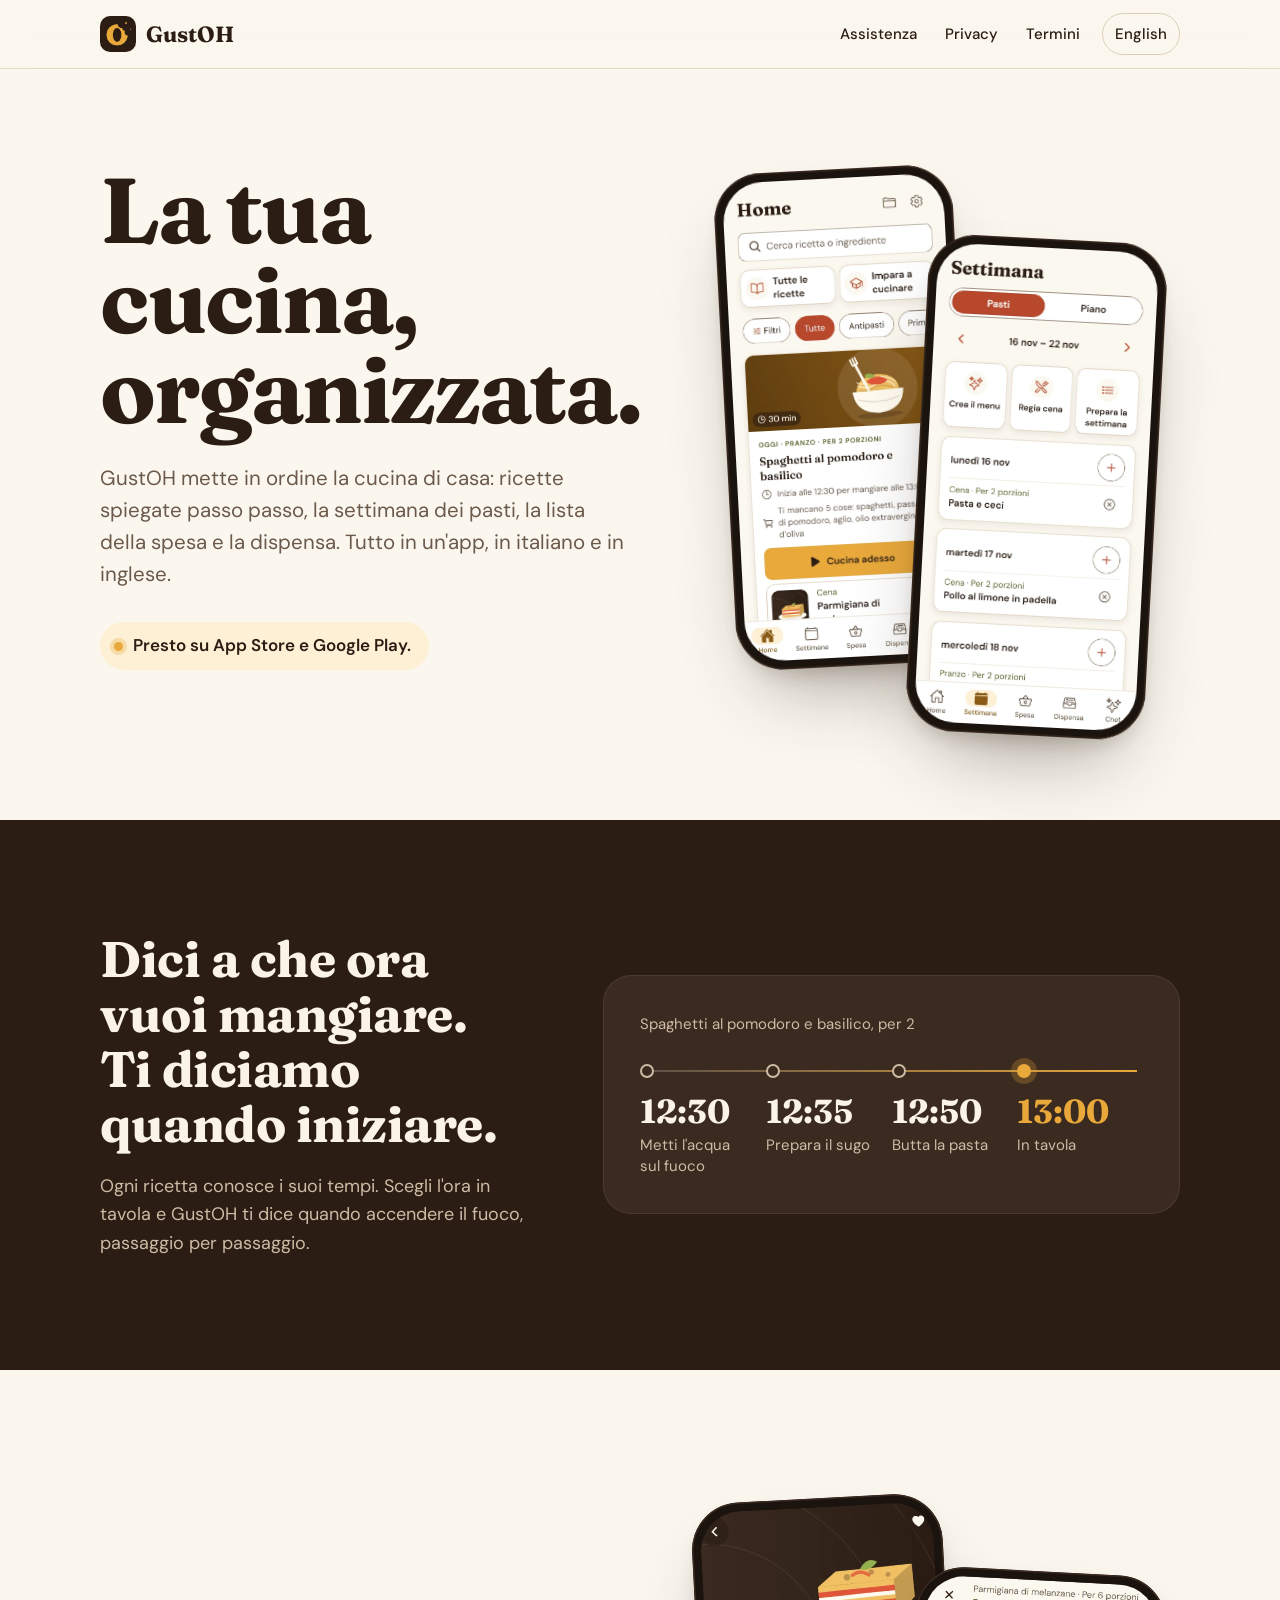
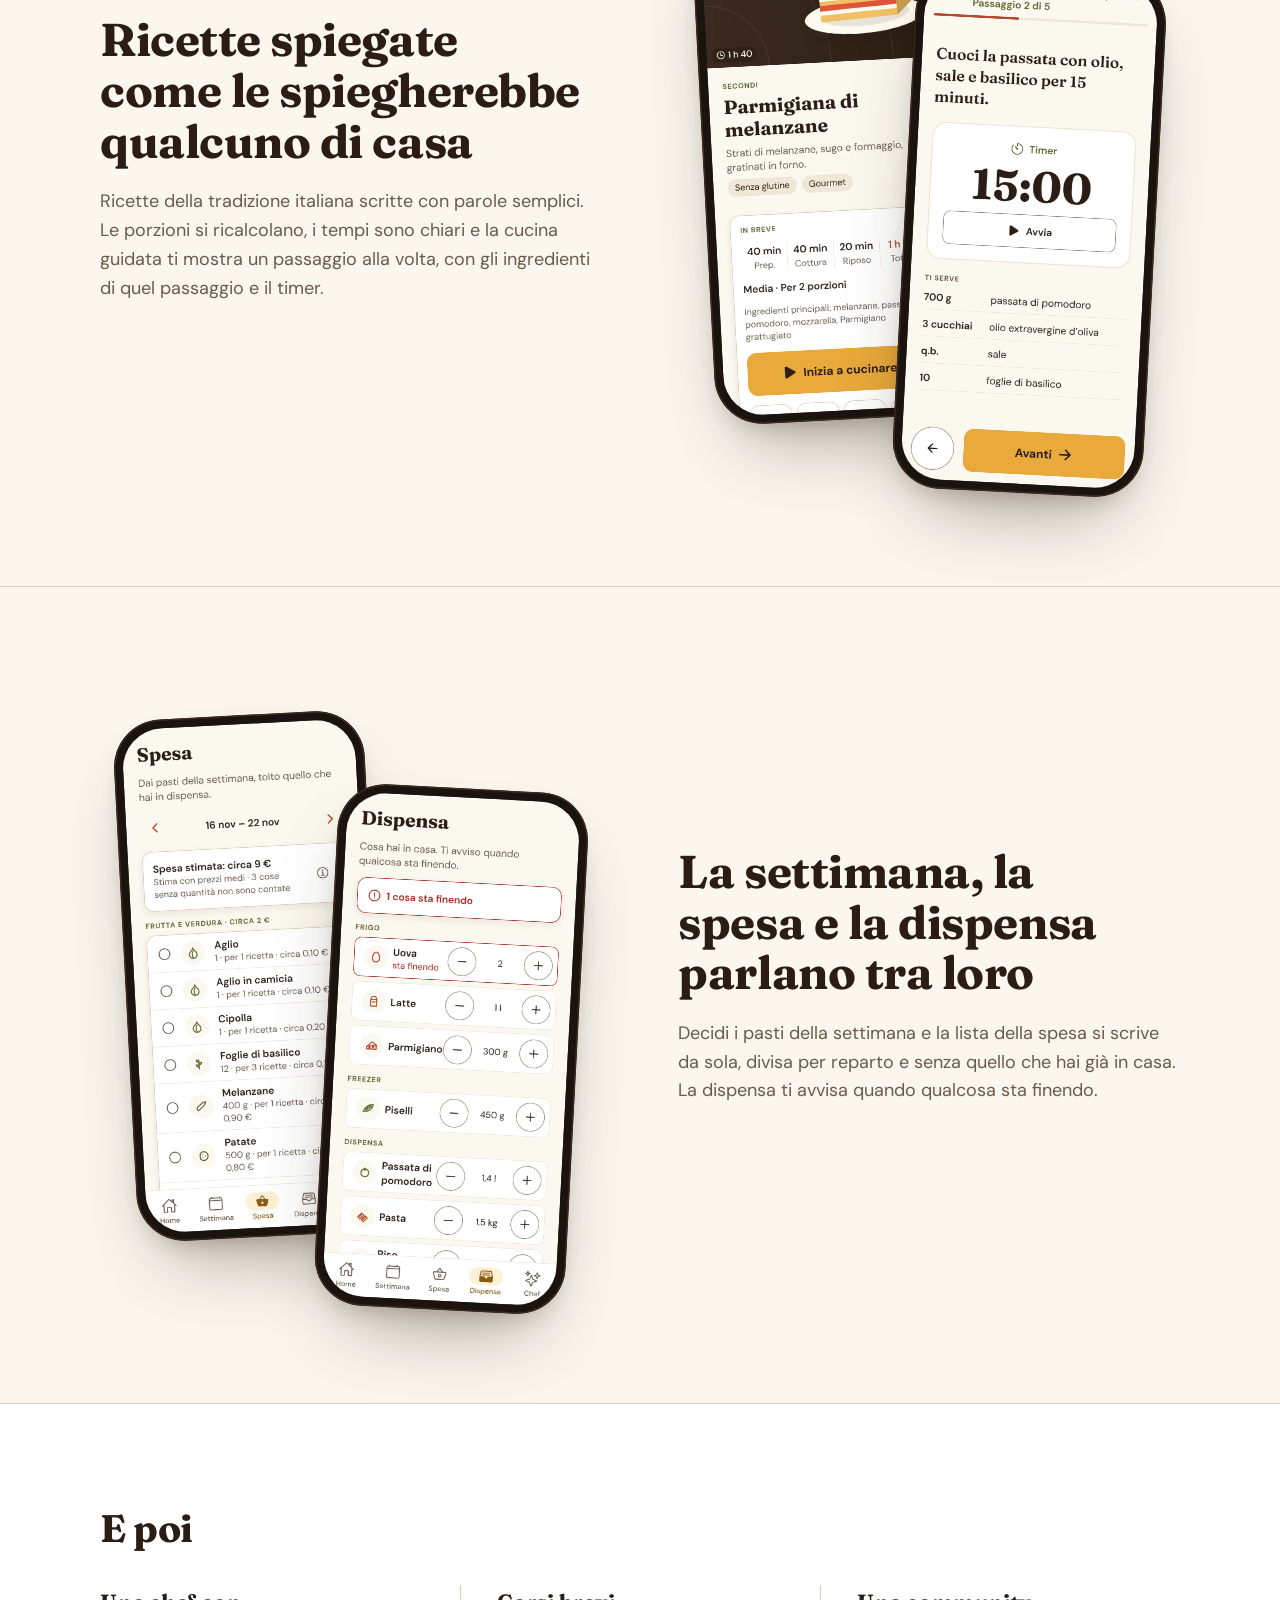
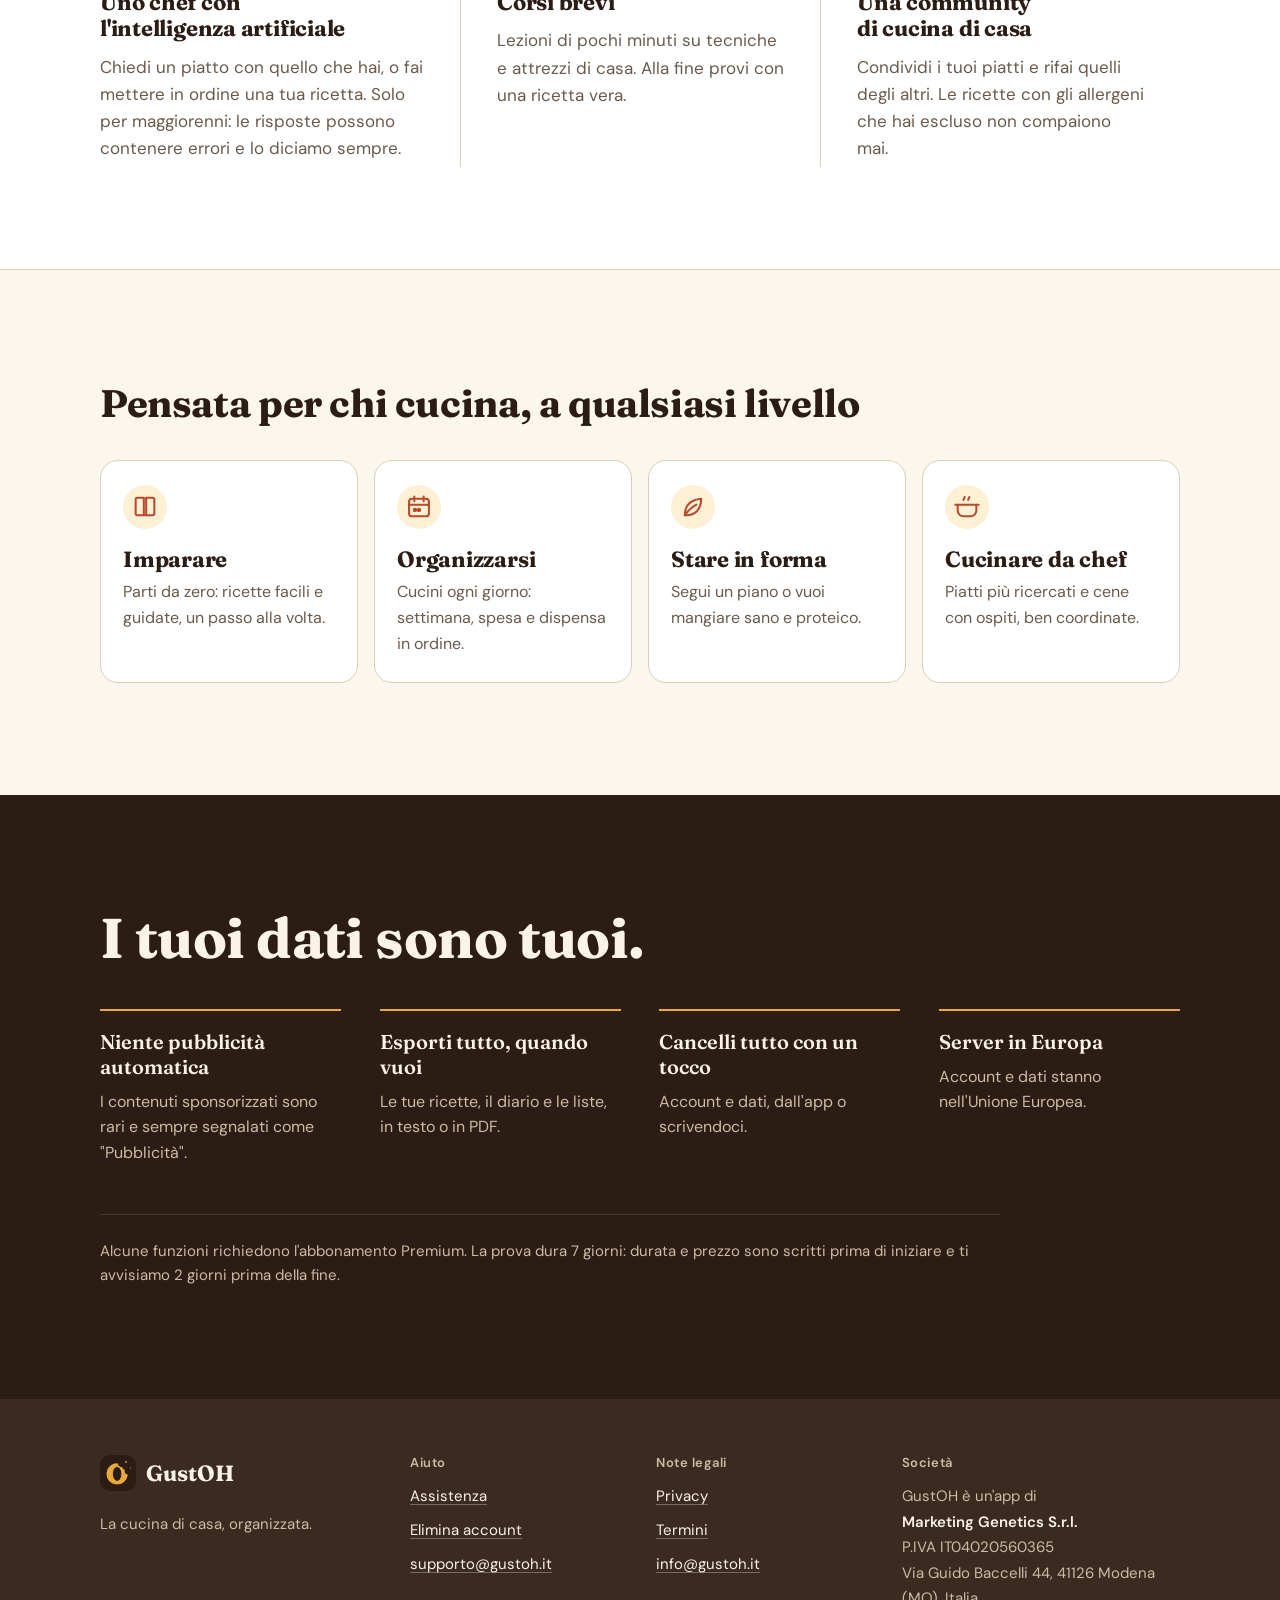
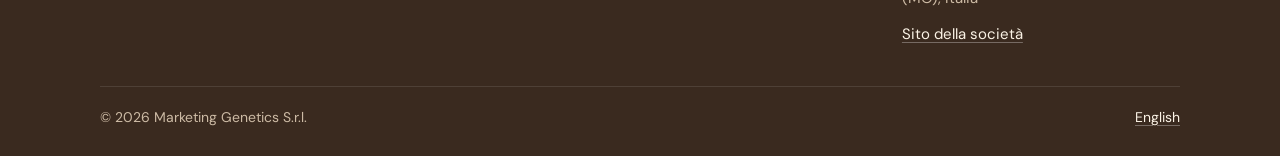
==== commit ec3474c7: "Sito: effetti di scorrimento (comparse, telefoni in profondità, linea del tempo che si disegna), dis" ====
--- a/index.html
+++ b/index.html
@@ -159,5 +159,26 @@
     <a href="en/index.html" hreflang="en" lang="en">English</a>
   </div>
 </footer>
+<script>
+/* Effetti di scorrimento (nessun dato raccolto, nessun servizio esterno): segna gli elementi da far comparire
+   e li mostra quando entrano nello schermo. Senza questo script il sito resta uguale, solo fermo. */
+(function () {
+  var d = document.documentElement;
+  if (!('IntersectionObserver' in window) || matchMedia('(prefers-reduced-motion: reduce)').matches) return;
+  d.classList.add('js');
+  var groups = ['.row-copy > *', '.clock-copy > *', '.more h2', '.more-grid > article', '.paths h2', '.paths-grid > li', '.trust h2', '.trust-grid > div', '.plans', '.doc-head > *'];
+  var items = [];
+  groups.forEach(function (sel) {
+    document.querySelectorAll(sel).forEach(function (el) { el.setAttribute('data-reveal', ''); el.style.setProperty('--i', Array.prototype.indexOf.call(el.parentNode.children, el)); items.push(el); });
+  });
+  document.querySelectorAll('.timeline li').forEach(function (el, i) { el.style.setProperty('--i', i); });
+  var timelines = document.querySelectorAll('.timeline');
+  var io = new IntersectionObserver(function (entries) {
+    entries.forEach(function (e) { if (e.isIntersecting) { e.target.classList.add('in'); io.unobserve(e.target); } });
+  }, { rootMargin: '0px 0px -12% 0px', threshold: 0.15 });
+  items.forEach(function (el) { io.observe(el); });
+  timelines.forEach(function (el) { io.observe(el); });
+})();
+</script>
 </body>
 </html>
--- a/stile.css
+++ b/stile.css
@@ -230,3 +230,42 @@
   .phone { border-radius: 36px; padding: 7px; }
   .phone img { border-radius: 30px; }
 }
+
+/* ---------- Effetti di scorrimento ----------
+   Solo se il browser li sa fare e la persona non ha chiesto "riduci il movimento".
+   Senza JavaScript tutto resta visibile e fermo. */
+@media (prefers-reduced-motion: no-preference) {
+  /* comparsa: sale e appare quando entra nello schermo (classe "in" messa dallo script) */
+  .js [data-reveal] { opacity: 0; translate: 0 28px; transition: opacity 0.8s cubic-bezier(0.2, 0.7, 0.2, 1), translate 0.8s cubic-bezier(0.2, 0.7, 0.2, 1); transition-delay: calc(var(--i, 0) * 90ms); }
+  .js [data-reveal].in { opacity: 1; translate: 0 0; }
+
+  /* apertura: i due telefoni arrivano dal basso e si posano, uno dopo l'altro */
+  .js .hero-phones .phone { animation: phone-in 1.1s cubic-bezier(0.2, 0.75, 0.2, 1) both; }
+  .js .hero-phones .phone-front { animation-delay: 0.18s; }
+  @keyframes phone-in { from { opacity: 0; translate: 0 90px; } to { opacity: 1; translate: 0 0; } }
+  .js .hero-copy h1 { animation: rise 0.9s cubic-bezier(0.2, 0.75, 0.2, 1) both; }
+  .js .hero-copy .lead { animation: rise 0.9s 0.12s cubic-bezier(0.2, 0.75, 0.2, 1) both; }
+  .js .hero-copy .soon { animation: rise 0.9s 0.24s cubic-bezier(0.2, 0.75, 0.2, 1) both; }
+  @keyframes rise { from { opacity: 0; translate: 0 24px; } to { opacity: 1; translate: 0 0; } }
+
+  /* linea del tempo: la linea si disegna da sinistra, i pallini si accendono in fila, l'ultimo pulsa una volta */
+  .js .timeline ol::before { transform: scaleX(0); transform-origin: left; transition: transform 1.4s cubic-bezier(0.3, 0.6, 0.2, 1) 0.2s; }
+  .js .timeline.in ol::before { transform: scaleX(1); }
+  .js .timeline li { opacity: 0; translate: 0 12px; transition: opacity 0.6s ease, translate 0.6s ease; transition-delay: calc(0.3s + var(--i, 0) * 0.32s); }
+  .js .timeline.in li { opacity: 1; translate: 0 0; }
+  .js .timeline.in li.end::before { animation: pulse 1.6s ease-out calc(0.3s + 3 * 0.32s + 0.4s) 1; }
+  @keyframes pulse { 0% { box-shadow: 0 0 0 0 color-mix(in srgb, var(--yolk) 60%, transparent); } 100% { box-shadow: 0 0 0 22px color-mix(in srgb, var(--yolk) 0%, transparent), 0 0 0 6px color-mix(in srgb, var(--yolk) 25%, transparent); } }
+
+  /* telefoni delle sezioni: scorrendo si muovono a velocità diverse (profondità), dove il browser lo permette */
+  @supports (animation-timeline: view()) {
+    .row-phones .phone-back { animation: drift-slow linear both; animation-timeline: view(); animation-range: entry 0% exit 100%; }
+    .row-phones .phone-front { animation: drift-fast linear both; animation-timeline: view(); animation-range: entry 0% exit 100%; }
+    .hero-phones { animation: hero-away linear both; animation-timeline: scroll(root); animation-range: 0 70vh; }
+    @keyframes drift-slow { from { translate: 0 50px; } to { translate: 0 -50px; } }
+    @keyframes drift-fast { from { translate: 0 110px; } to { translate: 0 -110px; } }
+    @keyframes hero-away { to { translate: 0 -60px; scale: 0.96; } }
+    /* testata: ombra leggera appena si scorre */
+    .top { animation: head-shadow linear both; animation-timeline: scroll(root); animation-range: 0 120px; }
+    @keyframes head-shadow { to { box-shadow: 0 8px 24px -16px rgb(var(--shadow) / 0.35); } }
+  }
+}
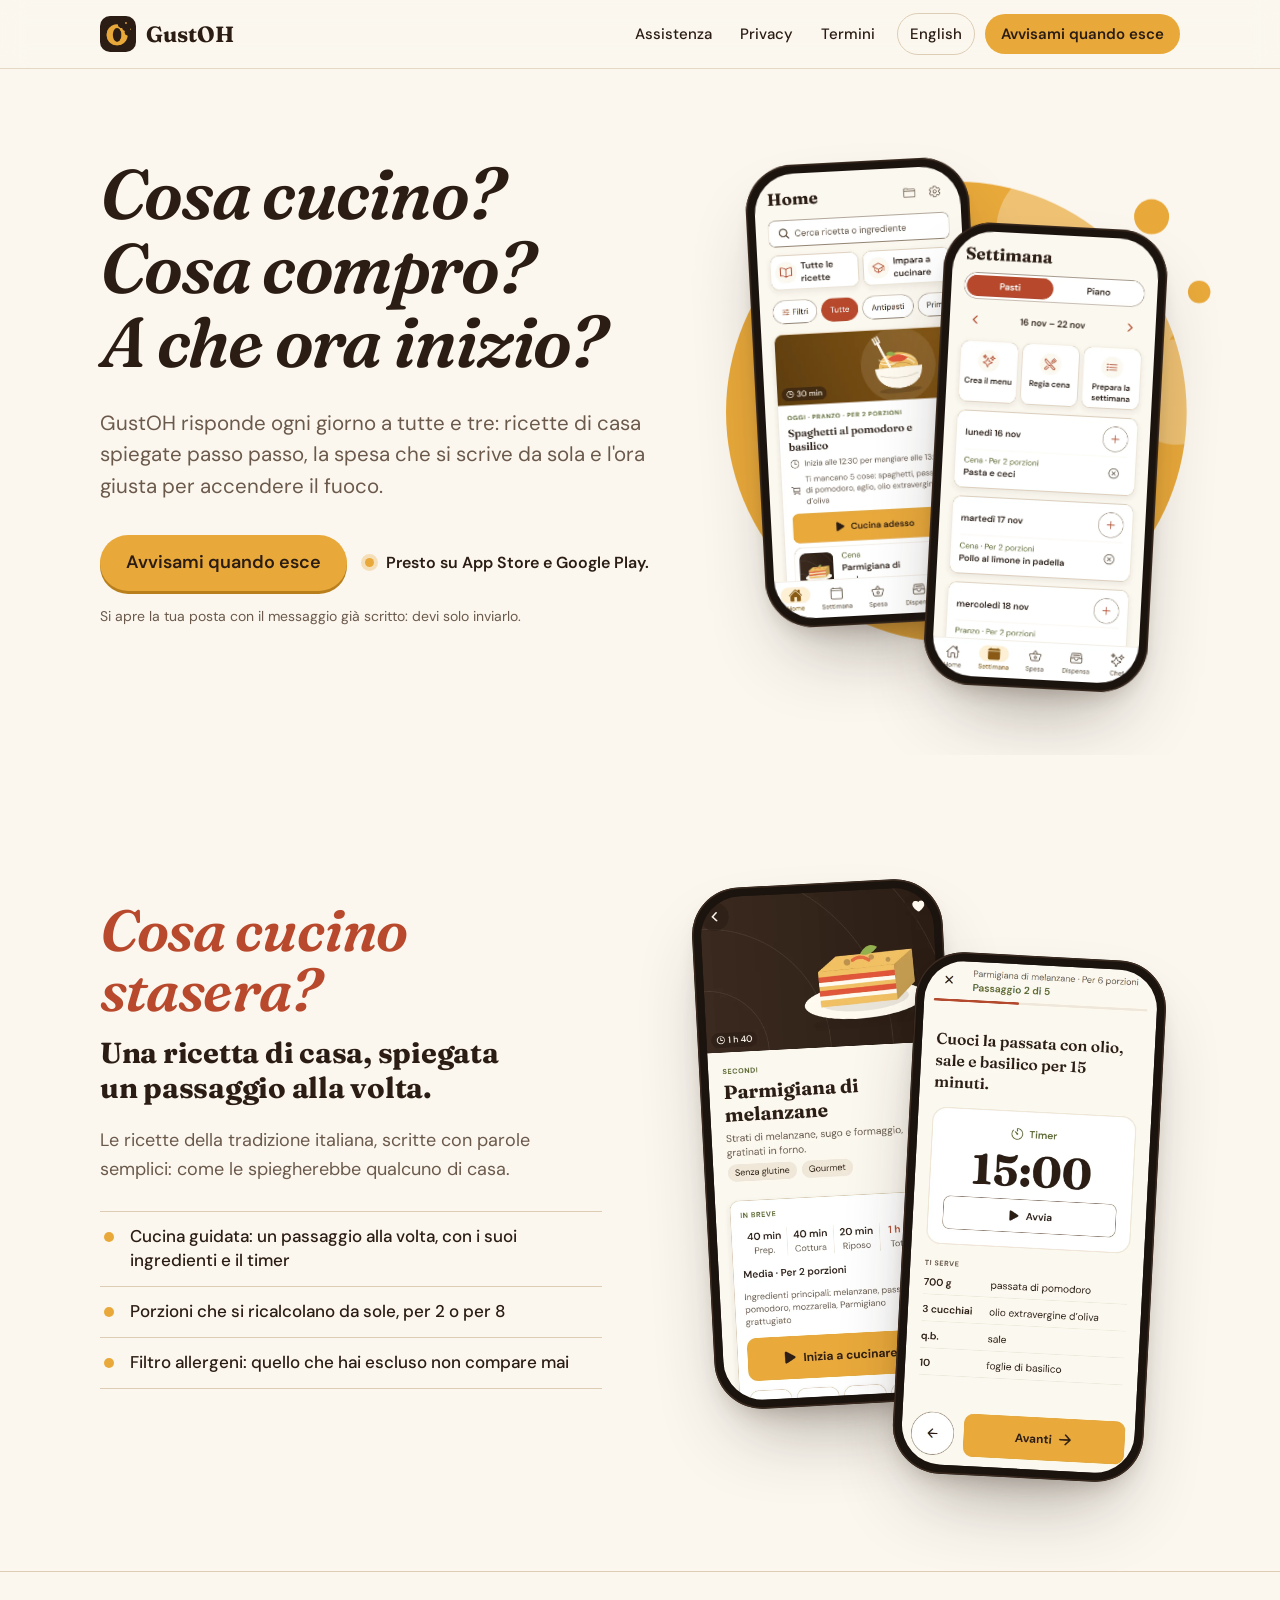
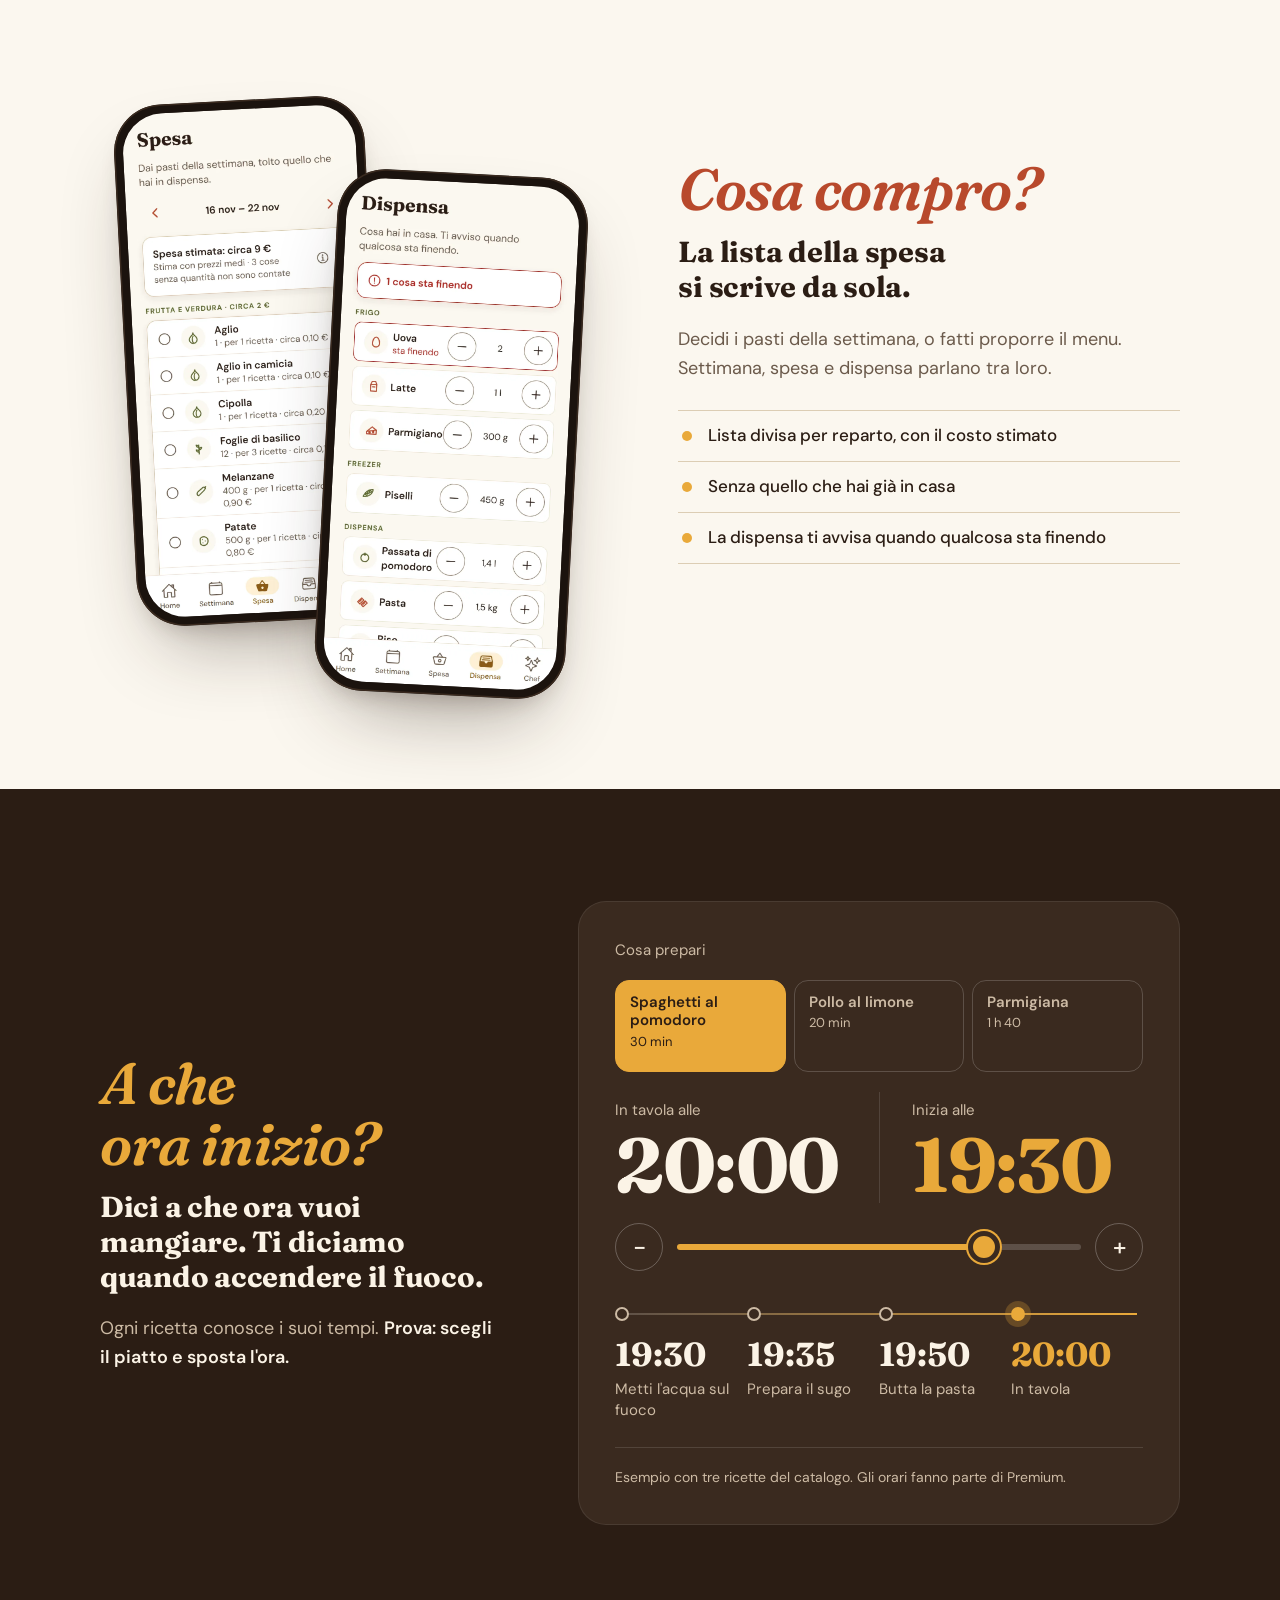
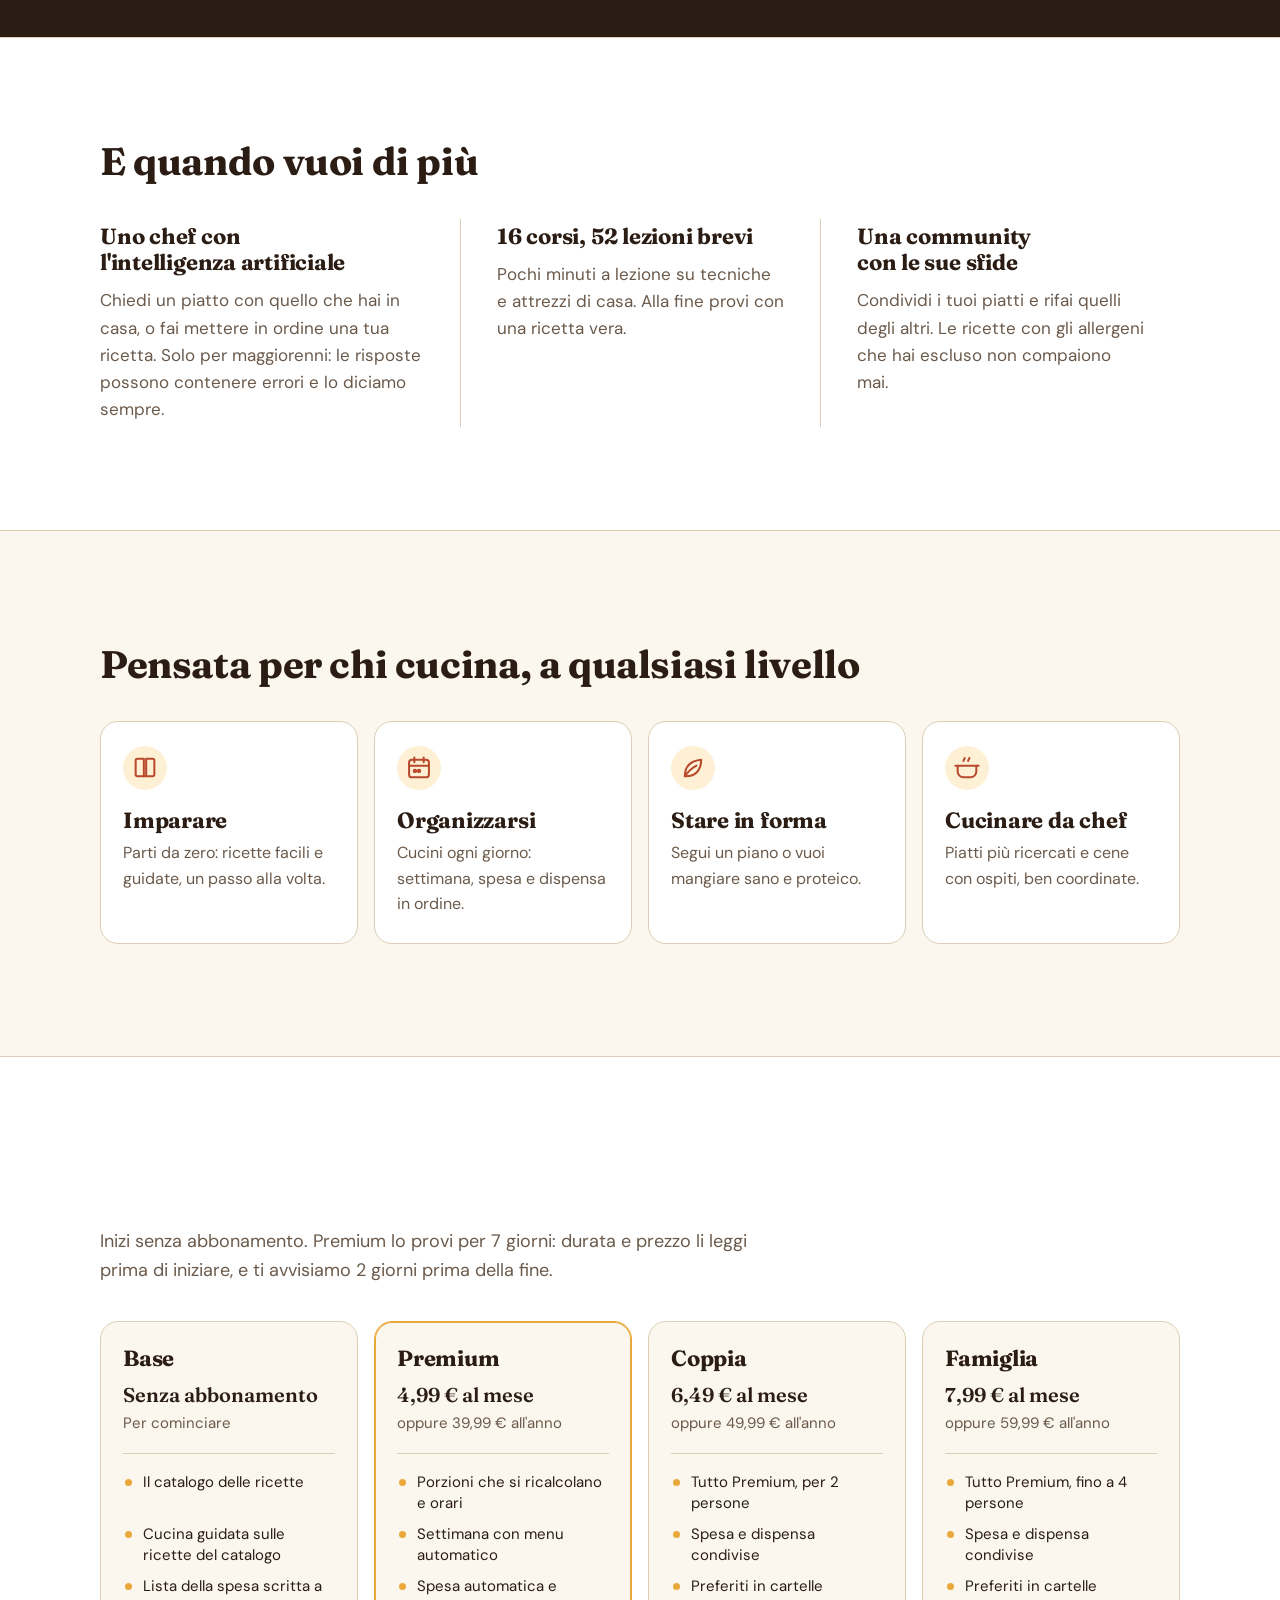
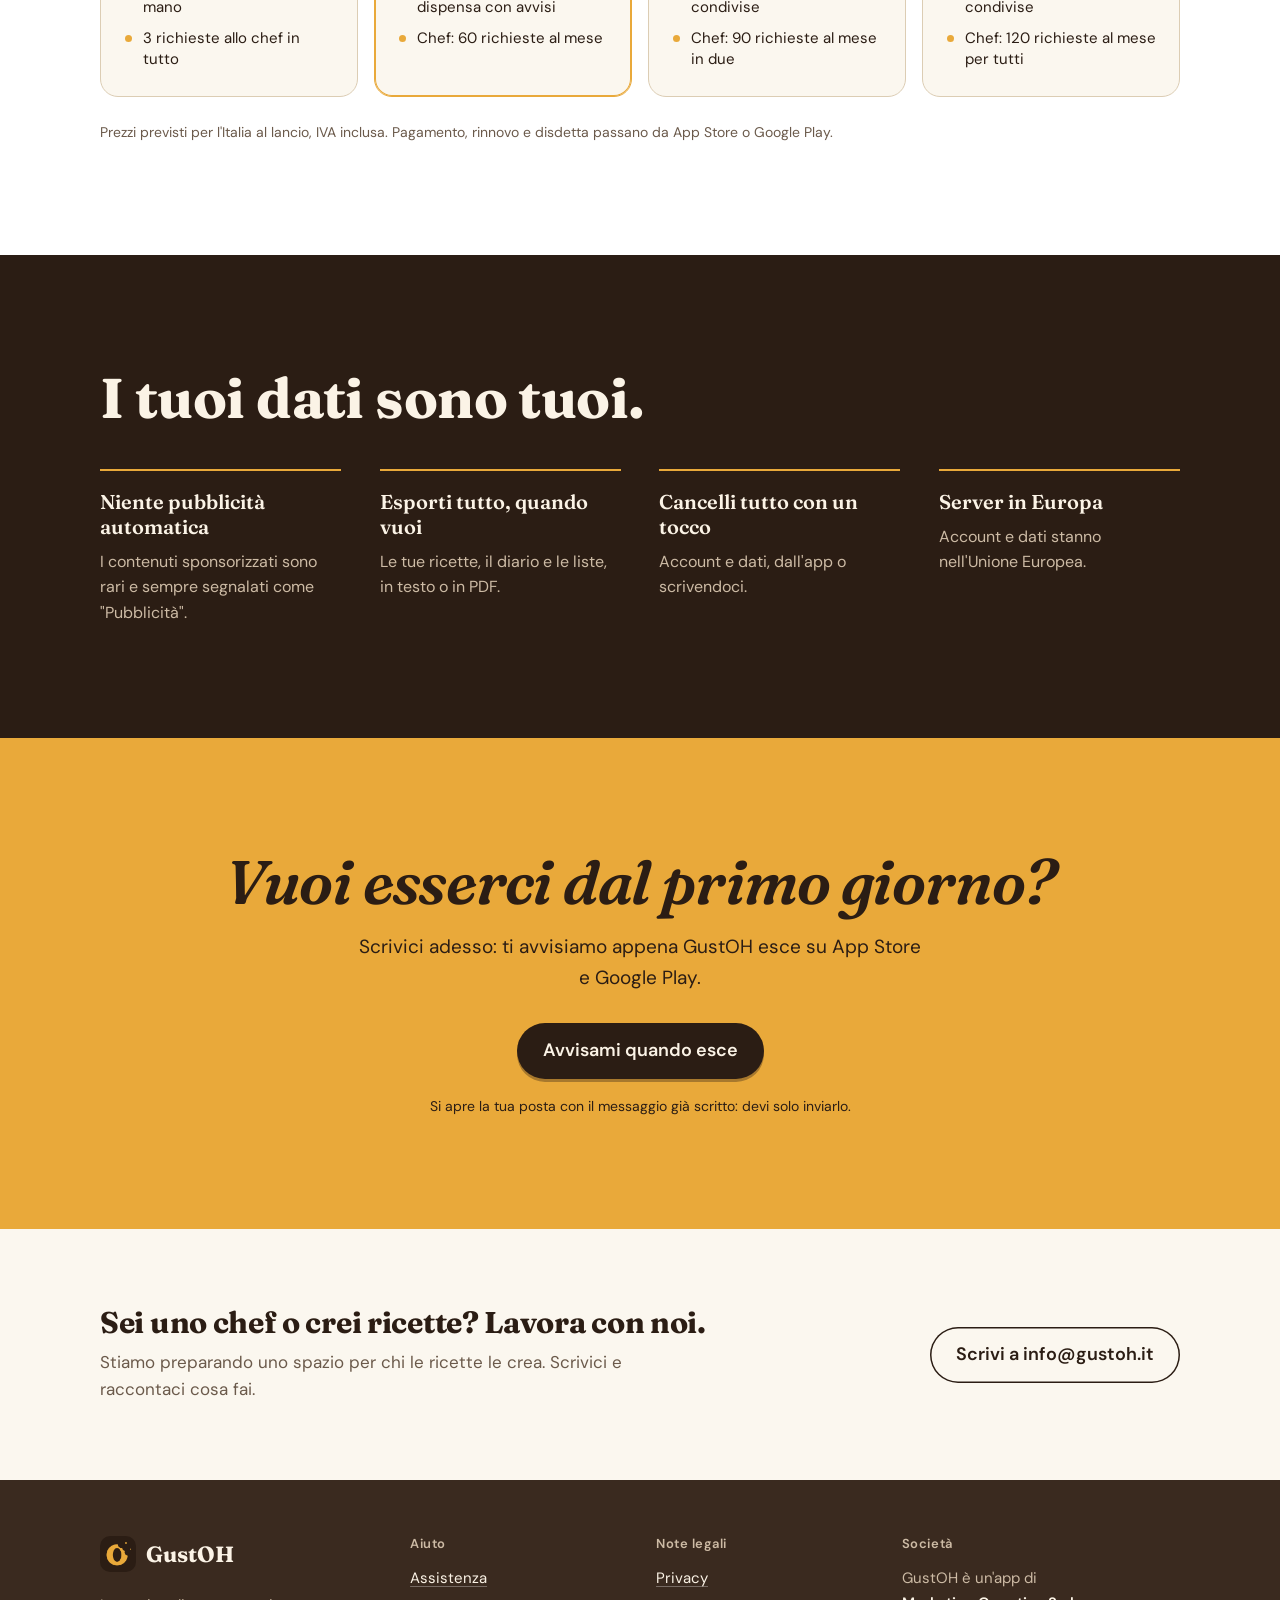
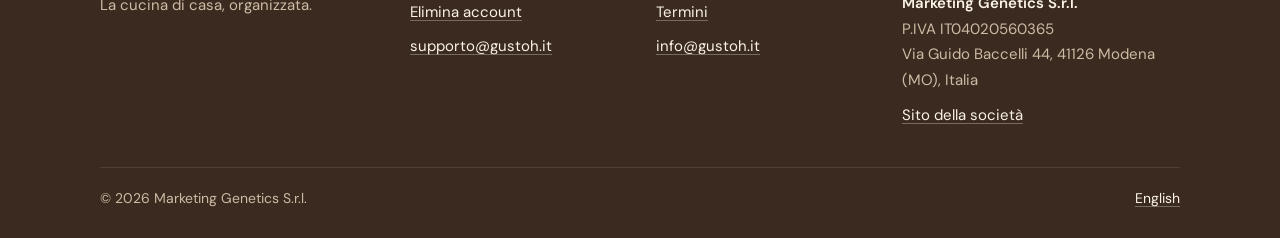
==== commit 65f63e19: "Sito: apertura con le tre domande (cosa cucino, cosa compro, a che ora inizio), dimostrazione intera" ====
--- a/index.html
+++ b/index.html
@@ -3,8 +3,8 @@
 <head>
 <meta charset="utf-8">
 <meta name="viewport" content="width=device-width, initial-scale=1">
-<title>GustOH — la cucina di casa, organizzata</title>
-<meta name="description" content="Ricette spiegate passo passo, la settimana dei pasti, la lista della spesa e la dispensa: la cucina all'italiana in un'unica app.">
+<title>GustOH — cosa cucino, cosa compro, a che ora inizio</title>
+<meta name="description" content="Cosa cucino? Cosa compro? A che ora inizio? Ricette di casa spiegate passo passo, la spesa che si scrive da sola e l'ora giusta per accendere il fuoco, in un'unica app.">
 <meta name="color-scheme" content="light dark">
 <meta name="theme-color" content="#fbf7ef" media="(prefers-color-scheme: light)">
 <meta name="theme-color" content="#17120e" media="(prefers-color-scheme: dark)">
@@ -12,6 +12,7 @@
 <link rel="apple-touch-icon" href="logo.png">
 <link rel="alternate" hreflang="en" href="en/index.html">
 <link rel="preload" href="caratteri/Fraunces-700.ttf" as="font" type="font/ttf" crossorigin>
+<link rel="preload" href="caratteri/Fraunces-600-corsivo.ttf" as="font" type="font/ttf" crossorigin>
 <link rel="stylesheet" href="stile.css">
 </head>
 <body class="page-index">
@@ -24,6 +25,7 @@
       <a class="opt" href="privacy.html">Privacy</a>
       <a class="opt" href="termini.html">Termini</a>
       <a class="lang" href="en/index.html" hreflang="en" lang="en">English</a>
+      <a class="nav-cta" href="mailto:info@gustoh.it?subject=Avvisami%20quando%20esce%20GustOH&amp;body=Ciao%2C%20avvisatemi%20quando%20GustOH%20esce%20su%20App%20Store%20e%20Google%20Play.%20Grazie!">Avvisami quando esce</a>
     </nav>
   </div>
 </header>
@@ -31,13 +33,46 @@
 <section class="hero">
   <div class="wrap hero-grid">
     <div class="hero-copy">
-      <h1>La tua cucina, organizzata.</h1>
-      <p class="lead">GustOH mette in ordine la cucina di casa: ricette spiegate passo passo, la settimana dei pasti, la lista della spesa e la dispensa. Tutto in un'app, in italiano e in inglese.</p>
-      <p class="soon">Presto su App Store e Google Play.</p>
+      <h1><span>Cosa cucino?</span> <span>Cosa compro?</span> <span>A che ora inizio?</span></h1>
+      <p class="lead">GustOH risponde ogni giorno a tutte e tre: ricette di casa spiegate passo passo, la spesa che si scrive da sola e l'ora giusta per accendere il fuoco.</p>
+      <div class="hero-actions">
+        <a class="btn" href="mailto:info@gustoh.it?subject=Avvisami%20quando%20esce%20GustOH&amp;body=Ciao%2C%20avvisatemi%20quando%20GustOH%20esce%20su%20App%20Store%20e%20Google%20Play.%20Grazie!">Avvisami quando esce</a>
+        <p class="soon">Presto su App Store e Google Play.</p>
+      </div>
+      <p class="cta-note">Si apre la tua posta con il messaggio già scritto: devi solo inviarlo.</p>
     </div>
     <div class="hero-phones">
+      <svg class="morso" viewBox="0 0 200 200" aria-hidden="true"><defs><mask id="morso-m"><rect width="200" height="200" fill="#fff"/><circle cx="141" cy="27" r="25"/><circle cx="171" cy="60" r="18"/><circle cx="188" cy="92" r="21"/></mask></defs><circle cx="100" cy="100" r="92" mask="url(#morso-m)"/><circle cx="178" cy="22" r="7"/><circle cx="197" cy="52" r="4.5"/></svg>
       <figure class="phone phone-back"><picture><source srcset="img/home-scuro.webp" media="(prefers-color-scheme: dark)"><img src="img/home-chiaro.webp" alt="La Home di GustOH con il pranzo di oggi e l'ora in cui iniziare" width="390" height="844" fetchpriority="high" decoding="async"></picture></figure>
       <figure class="phone phone-front"><picture><source srcset="img/settimana-scuro.webp" media="(prefers-color-scheme: dark)"><img src="img/settimana-chiaro.webp" alt="La settimana dei pasti, giorno per giorno" width="390" height="844" fetchpriority="high" decoding="async"></picture></figure>
+    </div>
+  </div>
+</section>
+
+<section class="row" aria-labelledby="cosa-cucino">
+  <div class="wrap row-grid">
+    <div class="row-copy">
+      <h2 class="qa" id="cosa-cucino"><span class="q">Cosa cucino stasera?</span> <span class="a">Una ricetta di casa, spiegata un passaggio alla volta.</span></h2>
+      <p>Le ricette della tradizione italiana, scritte con parole semplici: come le spiegherebbe qualcuno di casa.</p>
+      <ul class="points"><li>Cucina guidata: un passaggio alla volta, con i suoi ingredienti e il timer</li><li>Porzioni che si ricalcolano da sole, per 2 o per 8</li><li>Filtro allergeni: quello che hai escluso non compare mai</li></ul>
+    </div>
+    <div class="row-phones">
+      <figure class="phone phone-back"><picture><source srcset="img/ricetta-scuro.webp" media="(prefers-color-scheme: dark)"><img src="img/ricetta-chiaro.webp" alt="La scheda della parmigiana di melanzane con tempi e porzioni" width="390" height="844" loading="lazy" decoding="async"></picture></figure>
+      <figure class="phone phone-front"><picture><source srcset="img/cucina-scuro.webp" media="(prefers-color-scheme: dark)"><img src="img/cucina-chiaro.webp" alt="La cucina guidata: un passaggio alla volta, con il timer" width="390" height="844" loading="lazy" decoding="async"></picture></figure>
+    </div>
+  </div>
+</section>
+
+<section class="row row-flip" aria-labelledby="cosa-compro">
+  <div class="wrap row-grid">
+    <div class="row-copy">
+      <h2 class="qa" id="cosa-compro"><span class="q">Cosa compro?</span> <span class="a">La lista della spesa si scrive da sola.</span></h2>
+      <p>Decidi i pasti della settimana, o fatti proporre il menu. Settimana, spesa e dispensa parlano tra loro.</p>
+      <ul class="points"><li>Lista divisa per reparto, con il costo stimato</li><li>Senza quello che hai già in casa</li><li>La dispensa ti avvisa quando qualcosa sta finendo</li></ul>
+    </div>
+    <div class="row-phones">
+      <figure class="phone phone-back"><picture><source srcset="img/spesa-scuro.webp" media="(prefers-color-scheme: dark)"><img src="img/spesa-chiaro.webp" alt="La lista della spesa divisa per reparto, con il costo stimato" width="390" height="844" loading="lazy" decoding="async"></picture></figure>
+      <figure class="phone phone-front"><picture><source srcset="img/dispensa-scuro.webp" media="(prefers-color-scheme: dark)"><img src="img/dispensa-chiaro.webp" alt="La dispensa divisa in frigo, freezer e dispensa" width="390" height="844" loading="lazy" decoding="async"></picture></figure>
     </div>
   </div>
 </section>
@@ -45,54 +80,46 @@
 <section class="clock" aria-labelledby="orari">
   <div class="wrap clock-grid">
     <div class="clock-copy">
-      <h2 id="orari">Dici a che ora vuoi mangiare. Ti diciamo quando iniziare.</h2>
-      <p>Ogni ricetta conosce i suoi tempi. Scegli l'ora in tavola e GustOH ti dice quando accendere il fuoco, passaggio per passaggio.</p>
-    </div>
-    <figure class="timeline">
-      <figcaption>Spaghetti al pomodoro e basilico, per 2</figcaption>
+      <h2 class="qa" id="orari"><span class="q">A che ora inizio?</span> <span class="a">Dici a che ora vuoi mangiare. Ti diciamo quando accendere il fuoco.</span></h2>
+      <p>Ogni ricetta conosce i suoi tempi. <span class="demo-try">Prova: scegli il piatto e sposta l'ora.</span></p>
+    </div>
+    <div class="timeline demo" data-demo="[[[30,&quot;Metti l'acqua sul fuoco&quot;],[25,&quot;Prepara il sugo&quot;],[10,&quot;Butta la pasta&quot;],[0,&quot;In tavola&quot;]],[[20,&quot;Infarina il pollo&quot;],[15,&quot;Rosolalo in padella&quot;],[5,&quot;Aggiungi il limone&quot;],[0,&quot;In tavola&quot;]],[[100,&quot;Prepara le melanzane&quot;],[60,&quot;Fai gli strati e inforna&quot;],[20,&quot;Sforna e lascia riposare&quot;],[0,&quot;In tavola&quot;]]]" data-say="In tavola alle|Inizia alle">
+      <fieldset class="demo-dishes demo-ctl">
+        <legend>Cosa prepari</legend>
+        <div class="seg">
+          <label><input type="radio" name="piatto" value="0" checked><span><b>Spaghetti al pomodoro</b><small>30 min</small></span></label>
+          <label><input type="radio" name="piatto" value="1"><span><b>Pollo al limone</b><small>20 min</small></span></label>
+          <label><input type="radio" name="piatto" value="2"><span><b>Parmigiana</b><small>1 h 40</small></span></label>
+        </div>
+      </fieldset>
+      <p class="demo-nojs">Spaghetti al pomodoro, 30 min</p>
+      <div class="demo-clock">
+        <p><span>In tavola alle</span><strong data-out="table">20:00</strong></p>
+        <p class="start"><span>Inizia alle</span><strong data-out="start">19:30</strong></p>
+      </div>
+      <div class="demo-slider demo-ctl">
+        <button type="button" data-step="-15" aria-label="15 minuti prima">−</button>
+        <input type="range" min="660" max="1350" step="5" value="1200" aria-label="A che ora vuoi mangiare">
+        <button type="button" data-step="15" aria-label="15 minuti dopo">+</button>
+      </div>
       <ol>
-        <li><time>12:30</time><span>Metti l'acqua sul fuoco</span></li>
-        <li><time>12:35</time><span>Prepara il sugo</span></li>
-        <li><time>12:50</time><span>Butta la pasta</span></li>
-        <li class="end"><time>13:00</time><span>In tavola</span></li>
+        <li><time>19:30</time><span>Metti l'acqua sul fuoco</span></li>
+        <li><time>19:35</time><span>Prepara il sugo</span></li>
+        <li><time>19:50</time><span>Butta la pasta</span></li>
+        <li class="end"><time>20:00</time><span>In tavola</span></li>
       </ol>
-    </figure>
-  </div>
-</section>
-
-<section class="row">
-  <div class="wrap row-grid">
-    <div class="row-copy">
-      <h2>Ricette spiegate come le spiegherebbe qualcuno di casa</h2>
-      <p>Ricette della tradizione italiana scritte con parole semplici. Le porzioni si ricalcolano, i tempi sono chiari e la cucina guidata ti mostra un passaggio alla volta, con gli ingredienti di quel passaggio e il timer.</p>
-    </div>
-    <div class="row-phones">
-      <figure class="phone phone-back"><picture><source srcset="img/ricetta-scuro.webp" media="(prefers-color-scheme: dark)"><img src="img/ricetta-chiaro.webp" alt="La scheda della parmigiana di melanzane con tempi e porzioni" width="390" height="844" loading="lazy" decoding="async"></picture></figure>
-      <figure class="phone phone-front"><picture><source srcset="img/cucina-scuro.webp" media="(prefers-color-scheme: dark)"><img src="img/cucina-chiaro.webp" alt="La cucina guidata: un passaggio alla volta, con il timer" width="390" height="844" loading="lazy" decoding="async"></picture></figure>
-    </div>
-  </div>
-</section>
-
-<section class="row row-flip">
-  <div class="wrap row-grid">
-    <div class="row-copy">
-      <h2>La settimana, la spesa e la dispensa parlano tra loro</h2>
-      <p>Decidi i pasti della settimana e la lista della spesa si scrive da sola, divisa per reparto e senza quello che hai già in casa. La dispensa ti avvisa quando qualcosa sta finendo.</p>
-    </div>
-    <div class="row-phones">
-      <figure class="phone phone-back"><picture><source srcset="img/spesa-scuro.webp" media="(prefers-color-scheme: dark)"><img src="img/spesa-chiaro.webp" alt="La lista della spesa divisa per reparto, con il costo stimato" width="390" height="844" loading="lazy" decoding="async"></picture></figure>
-      <figure class="phone phone-front"><picture><source srcset="img/dispensa-scuro.webp" media="(prefers-color-scheme: dark)"><img src="img/dispensa-chiaro.webp" alt="La dispensa divisa in frigo, freezer e dispensa" width="390" height="844" loading="lazy" decoding="async"></picture></figure>
+      <p class="demo-note">Esempio con tre ricette del catalogo. Gli orari fanno parte di Premium.</p>
     </div>
   </div>
 </section>
 
 <section class="more" aria-labelledby="altro">
   <div class="wrap">
-    <h2 id="altro">E poi</h2>
+    <h2 id="altro">E quando vuoi di più</h2>
     <div class="more-grid">
-      <article><h3>Uno chef con l'intelligenza artificiale</h3><p>Chiedi un piatto con quello che hai, o fai mettere in ordine una tua ricetta. Solo per maggiorenni: le risposte possono contenere errori e lo diciamo sempre.</p></article>
-      <article><h3>Corsi brevi</h3><p>Lezioni di pochi minuti su tecniche e attrezzi di casa. Alla fine provi con una ricetta vera.</p></article>
-      <article><h3>Una community di cucina di casa</h3><p>Condividi i tuoi piatti e rifai quelli degli altri. Le ricette con gli allergeni che hai escluso non compaiono mai.</p></article>
+      <article><h3>Uno chef con l'intelligenza artificiale</h3><p>Chiedi un piatto con quello che hai in casa, o fai mettere in ordine una tua ricetta. Solo per maggiorenni: le risposte possono contenere errori e lo diciamo sempre.</p></article>
+      <article><h3>16 corsi, 52 lezioni brevi</h3><p>Pochi minuti a lezione su tecniche e attrezzi di casa. Alla fine provi con una ricetta vera.</p></article>
+      <article><h3>Una community con le sue sfide</h3><p>Condividi i tuoi piatti e rifai quelli degli altri. Le ricette con gli allergeni che hai escluso non compaiono mai.</p></article>
     </div>
   </div>
 </section>
@@ -109,6 +136,22 @@
   </div>
 </section>
 
+<section class="cost" aria-labelledby="prezzi">
+  <div class="wrap">
+    <div class="cost-head">
+      <h2 id="prezzi">Quanto costa, detto chiaro.</h2>
+      <p>Inizi senza abbonamento. Premium lo provi per 7 giorni: durata e prezzo li leggi prima di iniziare, e ti avvisiamo 2 giorni prima della fine.</p>
+    </div>
+    <ul class="cost-grid">
+      <li><h3>Base</h3><p class="price"><strong>Senza abbonamento</strong><span>Per cominciare</span></p><ul><li>Il catalogo delle ricette</li><li>Cucina guidata sulle ricette del catalogo</li><li>Lista della spesa scritta a mano</li><li>3 richieste allo chef in tutto</li></ul></li>
+      <li class="main"><h3>Premium</h3><p class="price"><strong>4,99 € al mese</strong><span>oppure 39,99 € all'anno</span></p><ul><li>Porzioni che si ricalcolano e orari</li><li>Settimana con menu automatico</li><li>Spesa automatica e dispensa con avvisi</li><li>Chef: 60 richieste al mese</li></ul></li>
+      <li><h3>Coppia</h3><p class="price"><strong>6,49 € al mese</strong><span>oppure 49,99 € all'anno</span></p><ul><li>Tutto Premium, per 2 persone</li><li>Spesa e dispensa condivise</li><li>Preferiti in cartelle condivise</li><li>Chef: 90 richieste al mese in due</li></ul></li>
+      <li><h3>Famiglia</h3><p class="price"><strong>7,99 € al mese</strong><span>oppure 59,99 € all'anno</span></p><ul><li>Tutto Premium, fino a 4 persone</li><li>Spesa e dispensa condivise</li><li>Preferiti in cartelle condivise</li><li>Chef: 120 richieste al mese per tutti</li></ul></li>
+    </ul>
+    <p class="cost-note">Prezzi previsti per l'Italia al lancio, IVA inclusa. Pagamento, rinnovo e disdetta passano da App Store o Google Play.</p>
+  </div>
+</section>
+
 <section class="trust" aria-labelledby="dati">
   <div class="wrap">
     <h2 id="dati">I tuoi dati sono tuoi.</h2>
@@ -118,7 +161,25 @@
       <div><dt>Cancelli tutto con un tocco</dt><dd>Account e dati, dall'app o scrivendoci.</dd></div>
       <div><dt>Server in Europa</dt><dd>Account e dati stanno nell'Unione Europea.</dd></div>
     </dl>
-    <p class="plans">Alcune funzioni richiedono l'abbonamento Premium. La prova dura 7 giorni: durata e prezzo sono scritti prima di iniziare e ti avvisiamo 2 giorni prima della fine.</p>
+  </div>
+</section>
+
+<section class="finale" aria-labelledby="avvisami">
+  <div class="wrap">
+    <h2 id="avvisami">Vuoi esserci dal primo giorno?</h2>
+    <p>Scrivici adesso: ti avvisiamo appena GustOH esce su App Store e Google Play.</p>
+    <a class="btn btn-ink" href="mailto:info@gustoh.it?subject=Avvisami%20quando%20esce%20GustOH&amp;body=Ciao%2C%20avvisatemi%20quando%20GustOH%20esce%20su%20App%20Store%20e%20Google%20Play.%20Grazie!">Avvisami quando esce</a>
+    <p class="cta-note">Si apre la tua posta con il messaggio già scritto: devi solo inviarlo.</p>
+  </div>
+</section>
+
+<section class="pro" aria-labelledby="lavora-con-noi">
+  <div class="wrap pro-grid">
+    <div>
+      <h2 id="lavora-con-noi">Sei uno chef o crei ricette? Lavora con noi.</h2>
+      <p>Stiamo preparando uno spazio per chi le ricette le crea. Scrivici e raccontaci cosa fai.</p>
+    </div>
+    <a class="btn btn-line" href="mailto:info@gustoh.it?subject=Lavora%20con%20noi">Scrivi a info@gustoh.it</a>
   </div>
 </section>
 </main>
@@ -160,13 +221,44 @@
   </div>
 </footer>
 <script>
-/* Effetti di scorrimento (nessun dato raccolto, nessun servizio esterno): segna gli elementi da far comparire
-   e li mostra quando entrano nello schermo. Senza questo script il sito resta uguale, solo fermo. */
+/* Nessun dato raccolto, nessun servizio esterno. Senza questo script il sito resta uguale, solo fermo. */
 (function () {
+  /* Dimostrazione "a che ora inizio": scegli il piatto e l'ora in tavola, gli orari si ricalcolano. */
+  var demo = document.querySelector('[data-demo]');
+  if (demo) {
+    var dishes = JSON.parse(demo.getAttribute('data-demo'));
+    var say = demo.getAttribute('data-say').split('|');
+    var range = demo.querySelector('input[type=range]');
+    var list = demo.querySelector('ol');
+    var rows = list.querySelectorAll('li');
+    var outTable = demo.querySelector('[data-out=table]');
+    var outStart = demo.querySelector('[data-out=start]');
+    var dish = 0;
+    var hhmm = function (m) { m = ((m % 1440) + 1440) % 1440; var h = Math.floor(m / 60), n = m % 60; return (h < 10 ? '0' : '') + h + ':' + (n < 10 ? '0' : '') + n; };
+    var draw = function () {
+      var t = +range.value, steps = dishes[dish];
+      outTable.textContent = hhmm(t);
+      outStart.textContent = hhmm(t - steps[0][0]);
+      rows.forEach(function (li, i) { li.querySelector('time').textContent = hhmm(t - steps[i][0]); li.querySelector('span').textContent = steps[i][1]; });
+      range.setAttribute('aria-valuetext', say[0] + ' ' + hhmm(t) + ', ' + say[1] + ' ' + hhmm(t - steps[0][0]));
+      range.style.setProperty('--p', ((t - range.min) / (range.max - range.min)) * 100 + '%');
+    };
+    range.addEventListener('input', draw);
+    demo.querySelectorAll('input[type=radio]').forEach(function (r) {
+      r.addEventListener('change', function () { dish = +r.value; draw(); list.classList.remove('swap'); void list.offsetWidth; list.classList.add('swap'); });
+    });
+    demo.querySelectorAll('[data-step]').forEach(function (b) {
+      b.addEventListener('click', function () { range.value = +range.value + +b.getAttribute('data-step'); draw(); });
+    });
+    demo.classList.add('demo-on');
+    draw();
+  }
+
+  /* Effetti di scorrimento: segna gli elementi da far comparire e li mostra quando entrano nello schermo. */
   var d = document.documentElement;
   if (!('IntersectionObserver' in window) || matchMedia('(prefers-reduced-motion: reduce)').matches) return;
   d.classList.add('js');
-  var groups = ['.row-copy > *', '.clock-copy > *', '.more h2', '.more-grid > article', '.paths h2', '.paths-grid > li', '.trust h2', '.trust-grid > div', '.plans', '.doc-head > *'];
+  var groups = ['.row-copy > *', '.clock-copy > *', '.more h2', '.more-grid > article', '.paths h2', '.paths-grid > li', '.cost-head > *', '.cost-grid > li', '.cost-note', '.trust h2', '.trust-grid > div', '.finale .wrap > *', '.pro-grid > *', '.doc-head > *'];
   var items = [];
   groups.forEach(function (sel) {
     document.querySelectorAll(sel).forEach(function (el) { el.setAttribute('data-reveal', ''); el.style.setProperty('--i', Array.prototype.indexOf.call(el.parentNode.children, el)); items.push(el); });
--- a/stile.css
+++ b/stile.css
@@ -1,235 +1,331 @@
-/* Sito gustoh.it: stessi colori e caratteri dell'app (tema "Pastificio"). Nessun servizio esterno. */
-
-@font-face { font-family: 'Fraunces'; src: url('caratteri/Fraunces-600.ttf') format('truetype'); font-weight: 600; font-display: swap; }
-@font-face { font-family: 'Fraunces'; src: url('caratteri/Fraunces-700.ttf') format('truetype'); font-weight: 700; font-display: swap; }
-@font-face { font-family: 'DM Sans'; src: url('caratteri/DMSans-400.ttf') format('truetype'); font-weight: 400; font-display: swap; }
-@font-face { font-family: 'DM Sans'; src: url('caratteri/DMSans-500.ttf') format('truetype'); font-weight: 500; font-display: swap; }
-@font-face { font-family: 'DM Sans'; src: url('caratteri/DMSans-600.ttf') format('truetype'); font-weight: 600; font-display: swap; }
-
-:root {
-  /* farina, inchiostro, terracotta, tuorlo, oliva, crosta */
-  --bg: #fbf7ef;
-  --surface: #ffffff;
-  --text: #2b1d14;
-  --muted: #6b5a4b;
-  --line: #dccdb4;
-  --primary: #b8492c;
-  --yolk: #e9a93a;
-  --yolk-soft: #fdf0d5;
-  --yolk-text: #8a5a16;
-  --olive: #5a6830;
-  --ink: #2b1d14;
-  --ink-2: #3a2a1f;
-  --on-ink: #fbf3e6;
-  --on-ink-muted: #cdbba5;
-  --shadow: 43 29 20;
-
-  --serif: 'Fraunces', Georgia, 'Times New Roman', serif;
-  --sans: 'DM Sans', system-ui, -apple-system, 'Segoe UI', Roboto, sans-serif;
-  --wrap: 1160px;
-  --gutter: clamp(20px, 5vw, 40px);
-  --radius: 18px;
-  color-scheme: light dark;
-}
-
-@media (prefers-color-scheme: dark) {
-  :root {
-    --bg: #17120e;
-    --surface: #231c16;
-    --text: #f5ebdd;
-    --muted: #bcab96;
-    --line: #4a3c30;
-    --primary: #e9a93a;
-    --yolk: #e9a93a;
-    --yolk-soft: #2a2015;
-    --yolk-text: #f0b54e;
-    --olive: #a9b86e;
-    --ink: #0f0b08;
-    --ink-2: #1d1610;
-    --on-ink: #f5ebdd;
-    --on-ink-muted: #bcab96;
-    --shadow: 0 0 0;
-  }
-}
-
-*, *::before, *::after { box-sizing: border-box; }
-html { -webkit-text-size-adjust: 100%; scroll-behavior: smooth; scroll-padding-top: 88px; }
-@media (prefers-reduced-motion: reduce) { html { scroll-behavior: auto; } }
-body {
-  margin: 0;
-  background: var(--bg);
-  color: var(--text);
-  font: 400 17px/1.6 var(--sans);
-  -webkit-font-smoothing: antialiased;
-  text-rendering: optimizeLegibility;
-}
-img { max-width: 100%; height: auto; display: block; }
-a { color: var(--primary); text-underline-offset: 3px; text-decoration-thickness: 1px; }
-a:hover { text-decoration-thickness: 2px; }
-:focus-visible { outline: 3px solid var(--yolk); outline-offset: 3px; border-radius: 6px; }
-h1, h2, h3 { font-family: var(--serif); font-weight: 700; line-height: 1.1; margin: 0; letter-spacing: -0.01em; text-wrap: balance; }
-p { margin: 0; }
-.wrap { width: 100%; max-width: var(--wrap); margin-inline: auto; padding-inline: var(--gutter); }
-
-.skip { position: absolute; left: 12px; top: -60px; z-index: 10; background: var(--yolk); color: #2b1d14; padding: 10px 16px; border-radius: 999px; font-weight: 600; text-decoration: none; }
-.skip:focus { top: 12px; }
-
-/* ---------- Testata ---------- */
-.top { position: sticky; top: 0; z-index: 5; background: color-mix(in srgb, var(--bg) 88%, transparent); backdrop-filter: saturate(1.2) blur(12px); -webkit-backdrop-filter: saturate(1.2) blur(12px); border-bottom: 1px solid color-mix(in srgb, var(--line) 70%, transparent); }
-.top-row { display: flex; align-items: center; justify-content: space-between; gap: 16px; min-height: 68px; }
-.brand { display: inline-flex; align-items: center; gap: 10px; color: var(--text); text-decoration: none; font: 700 22px/1 var(--serif); }
-.brand img { border-radius: 10px; }
-.nav { display: flex; align-items: center; gap: 4px; flex-wrap: wrap; justify-content: flex-end; }
-.nav a { color: var(--text); text-decoration: none; font-weight: 500; font-size: 15px; padding: 8px 12px; border-radius: 999px; }
-.nav a:hover { background: var(--yolk-soft); }
-.nav a[aria-current='page'] { background: var(--yolk-soft); color: var(--yolk-text); }
-.nav .lang { border: 1px solid var(--line); margin-left: 6px; }
-
-/* ---------- Telefono con una schermata vera ---------- */
-.phone { margin: 0; width: 100%; max-width: 290px; padding: 9px; border-radius: 48px; background: #1b130e; box-shadow: 0 40px 80px -30px rgb(var(--shadow) / 0.45), 0 12px 24px -12px rgb(var(--shadow) / 0.25), inset 0 0 0 1.5px #3a2a1f; }
-.phone img { width: 100%; border-radius: 40px; aspect-ratio: 390 / 844; object-fit: cover; background: var(--bg); }
-@media (prefers-color-scheme: dark) { .phone { box-shadow: 0 40px 80px -30px rgb(0 0 0 / 0.7), inset 0 0 0 1.5px #4a3a2e; } }
-
-/* due telefoni accostati: quello dietro un po' più in alto, quello davanti più in basso, stessa misura */
-.hero-phones, .row-phones { display: grid; grid-template-columns: 1fr 1fr; gap: 0; align-items: start; justify-items: center; }
-.phone-back { transform: translate(10%, 0) rotate(-3deg); z-index: 1; }
-.phone-front { transform: translate(-10%, 14%) rotate(3deg); z-index: 2; }
-
-/* ---------- Apertura ---------- */
-.hero { padding-block: clamp(40px, 8vw, 96px) clamp(80px, 12vw, 150px); overflow: hidden; }
-.hero-grid { display: grid; grid-template-columns: minmax(0, 1.05fr) minmax(0, 0.95fr); gap: clamp(32px, 6vw, 72px); align-items: center; }
-.hero h1 { font-size: clamp(46px, 7.2vw, 92px); line-height: 0.98; letter-spacing: -0.025em; max-width: 9ch; }
-.hero .lead { margin-top: 28px; font-size: clamp(18px, 1.6vw, 21px); line-height: 1.55; color: var(--muted); max-width: 34em; }
-.soon { margin-top: 32px; display: inline-flex; align-items: center; gap: 10px; font-weight: 600; color: var(--text); padding: 10px 18px 10px 14px; border-radius: 999px; background: var(--yolk-soft); }
-.soon::before { content: ''; width: 9px; height: 9px; border-radius: 50%; background: var(--yolk); box-shadow: 0 0 0 4px color-mix(in srgb, var(--yolk) 30%, transparent); }
-
-/* ---------- "Mangio alle": la linea del tempo ---------- */
-.clock { background: var(--ink); color: var(--on-ink); padding-block: clamp(64px, 9vw, 112px); }
-.clock-grid { display: grid; grid-template-columns: minmax(0, 0.85fr) minmax(0, 1.15fr); gap: clamp(32px, 6vw, 80px); align-items: center; }
-.clock h2 { font-size: clamp(32px, 4vw, 50px); }
-.clock-copy p { margin-top: 20px; color: var(--on-ink-muted); font-size: 18px; max-width: 30em; }
-.timeline { margin: 0; padding: clamp(24px, 3vw, 36px); border-radius: 28px; background: var(--ink-2); border: 1px solid rgb(255 255 255 / 0.08); }
-.timeline figcaption { color: var(--on-ink-muted); font-size: 15px; margin-bottom: 28px; }
-.timeline ol { list-style: none; margin: 0; padding: 0; display: grid; grid-template-columns: repeat(4, 1fr); position: relative; }
-/* il filo che unisce gli orari */
-.timeline ol::before { content: ''; position: absolute; left: 6px; right: 6px; top: 6px; height: 2px; background: linear-gradient(90deg, rgb(255 255 255 / 0.18), var(--yolk)); }
-.timeline li { position: relative; padding-top: 30px; padding-right: 12px; }
-.timeline li::before { content: ''; position: absolute; top: 0; left: 0; width: 14px; height: 14px; border-radius: 50%; background: var(--ink-2); border: 2px solid var(--on-ink-muted); }
-.timeline li.end::before { background: var(--yolk); border-color: var(--yolk); box-shadow: 0 0 0 6px color-mix(in srgb, var(--yolk) 25%, transparent); }
-.timeline time { display: block; font: 700 clamp(26px, 2.6vw, 34px)/1 var(--serif); font-variant-numeric: tabular-nums; }
-.timeline li.end time { color: var(--yolk); }
-.timeline span { display: block; margin-top: 8px; color: var(--on-ink-muted); font-size: 15px; line-height: 1.4; }
-
-/* ---------- Funzioni con le schermate ---------- */
-.row { padding-block: clamp(72px, 10vw, 128px) clamp(96px, 13vw, 168px); overflow: hidden; }
-.row + .row { border-top: 1px solid var(--line); }
-.row-grid { display: grid; grid-template-columns: minmax(0, 1fr) minmax(0, 1fr); gap: clamp(32px, 6vw, 80px); align-items: center; }
-.row-flip .row-copy { order: 2; }
-.row h2 { font-size: clamp(30px, 3.6vw, 46px); max-width: 16ch; }
-.row-copy p { margin-top: 20px; font-size: 18px; color: var(--muted); max-width: 32em; }
-
-/* ---------- E poi ---------- */
-.more { padding-block: clamp(64px, 8vw, 104px); background: var(--surface); border-block: 1px solid var(--line); }
-.more h2, .paths h2 { font-size: clamp(28px, 3vw, 40px); }
-.more-grid { margin-top: 36px; display: grid; grid-template-columns: repeat(3, 1fr); gap: 0; }
-.more-grid article { padding: 4px clamp(20px, 3vw, 36px) 4px 0; }
-.more-grid article + article { padding-left: clamp(20px, 3vw, 36px); border-left: 1px solid var(--line); }
-.more-grid h3 { font-size: 22px; line-height: 1.2; }
-.more-grid p { margin-top: 12px; color: var(--muted); }
-
-/* ---------- Percorsi ---------- */
-.paths { padding-block: clamp(64px, 9vw, 112px); }
-.paths-grid { list-style: none; margin: 36px 0 0; padding: 0; display: grid; grid-template-columns: repeat(4, 1fr); gap: 16px; }
-.paths-grid li { background: var(--surface); border: 1px solid var(--line); border-radius: var(--radius); padding: 24px 22px 26px; display: flex; flex-direction: column; }
-.paths-grid .icon { color: var(--primary); width: 44px; height: 44px; padding: 8px; border-radius: 50%; background: var(--yolk-soft); }
-.paths-grid h3 { margin-top: 18px; font-size: 22px; }
-.paths-grid p { margin-top: 8px; color: var(--muted); font-size: 16px; }
-
-/* ---------- I tuoi dati ---------- */
-.trust { background: var(--ink); color: var(--on-ink); padding-block: clamp(64px, 9vw, 112px); }
-.trust h2 { font-size: clamp(34px, 4.4vw, 56px); }
-.trust-grid { margin: 40px 0 0; display: grid; grid-template-columns: repeat(4, 1fr); gap: clamp(20px, 3vw, 40px); }
-.trust-grid div { border-top: 2px solid var(--yolk); padding-top: 18px; }
-.trust-grid dt { font: 600 20px/1.25 var(--serif); }
-.trust-grid dd { margin: 10px 0 0; color: var(--on-ink-muted); font-size: 16px; }
-.plans { margin-top: 48px; padding-top: 24px; border-top: 1px solid rgb(255 255 255 / 0.12); color: var(--on-ink-muted); font-size: 15px; max-width: 60em; }
-
-/* ---------- Piè di pagina ---------- */
-.foot { background: var(--ink-2); color: var(--on-ink); padding-top: 56px; font-size: 15px; }
-.foot a { color: var(--on-ink); text-decoration-color: rgb(255 255 255 / 0.3); }
-.foot a:hover { text-decoration-color: var(--yolk); }
-.foot .brand { color: var(--on-ink); }
-.foot-grid { display: grid; grid-template-columns: 1.3fr 1fr 1fr 1.3fr; gap: 32px; padding-bottom: 40px; }
-.foot-brand p { margin-top: 14px; color: var(--on-ink-muted); max-width: 18em; }
-.foot h2 { font: 600 13px/1.2 var(--sans); letter-spacing: 0.04em; color: var(--on-ink-muted); margin-bottom: 14px; }
-.foot ul { list-style: none; margin: 0; padding: 0; display: grid; gap: 10px; }
-.foot address { font-style: normal; color: var(--on-ink-muted); line-height: 1.7; }
-.foot address strong { color: var(--on-ink); font-weight: 600; }
-.foot address + p { margin-top: 10px; }
-.foot-bottom { position: relative; display: flex; justify-content: space-between; gap: 16px; padding-block: 20px 28px; color: var(--on-ink-muted); font-size: 14px; }
-/* la riga sopra è larga come il testo, non come la cornice */
-.foot-bottom::before { content: ''; position: absolute; top: 0; left: var(--gutter); right: var(--gutter); height: 1px; background: rgb(255 255 255 / 0.1); }
-
-/* ---------- Pagine di testo ---------- */
-.doc-head { padding-block: clamp(40px, 7vw, 80px) 8px; }
-.doc-head h1 { font-size: clamp(38px, 5.4vw, 64px); letter-spacing: -0.02em; max-width: 16ch; }
-.updated { margin-top: 14px; color: var(--muted); font-size: 15px; }
-.doc-grid { display: grid; grid-template-columns: 250px minmax(0, 1fr); gap: clamp(32px, 6vw, 72px); padding-block: 32px clamp(64px, 9vw, 112px); align-items: start; }
-.doc-single { grid-template-columns: minmax(0, 1fr); }
-.toc { position: sticky; top: 92px; font-size: 15px; }
-.toc p { font-weight: 600; color: var(--muted); margin-bottom: 12px; }
-.toc ul { list-style: none; margin: 0; padding: 0 0 0 14px; border-left: 2px solid var(--line); display: grid; gap: 8px; }
-.toc a { color: var(--text); text-decoration: none; }
-.toc a:hover { color: var(--primary); text-decoration: underline; }
-.doc { max-width: 68ch; }
-.doc h2 { font-size: 26px; margin-top: 44px; margin-bottom: 12px; }
-.doc > h2:first-child { margin-top: 0; }
-.doc p, .doc ul, .doc ol { margin: 0 0 14px; }
-.doc ul, .doc ol { padding-left: 1.3em; }
-.doc li { margin-bottom: 8px; }
-.doc li::marker { color: var(--primary); }
-.doc .lead { font-size: 20px; line-height: 1.55; margin-bottom: 20px; }
-.steps { counter-reset: s; list-style: none; padding-left: 0 !important; }
-.steps li { counter-increment: s; position: relative; padding-left: 48px; min-height: 34px; padding-top: 4px; }
-.steps li::before { content: counter(s); position: absolute; left: 0; top: 0; width: 34px; height: 34px; border-radius: 50%; background: var(--yolk-soft); color: var(--yolk-text); font: 700 17px/34px var(--serif); text-align: center; }
-.faq { display: grid; gap: 10px; }
-.faq details { background: var(--surface); border: 1px solid var(--line); border-radius: 14px; padding: 0 20px; }
-.faq summary { cursor: pointer; list-style: none; padding: 18px 28px 18px 0; font-weight: 600; position: relative; }
-.faq summary::-webkit-details-marker { display: none; }
-.faq summary::after { content: ''; position: absolute; right: 2px; top: 50%; width: 10px; height: 10px; border-right: 2px solid var(--primary); border-bottom: 2px solid var(--primary); transform: translateY(-70%) rotate(45deg); transition: transform 0.15s; }
-.faq details[open] summary::after { transform: translateY(-30%) rotate(-135deg); }
-.faq details p { padding-bottom: 18px; color: var(--muted); }
-.nf { padding-bottom: clamp(64px, 10vw, 140px); }
-.button { display: inline-block; margin-top: 24px; background: var(--yolk); color: #2b1d14; font-weight: 600; padding: 14px 24px; border-radius: 999px; text-decoration: none; }
-
-/* ---------- Telefono e schermi stretti ---------- */
-@media (max-width: 960px) {
-  .hero-grid, .row-grid, .clock-grid { grid-template-columns: minmax(0, 1fr); }
-  .row-flip .row-copy { order: 0; }
-  .hero h1 { max-width: 12ch; }
-  .hero-phones, .row-phones { max-width: 560px; margin-inline: auto; width: 100%; }
-  .more-grid { grid-template-columns: minmax(0, 1fr); gap: 28px; }
-  .more-grid article, .more-grid article + article { padding: 0; border-left: 0; }
-  .more-grid article + article { border-top: 1px solid var(--line); padding-top: 28px; }
-  .paths-grid, .trust-grid { grid-template-columns: repeat(2, 1fr); }
-  .foot-grid { grid-template-columns: repeat(2, 1fr); }
-  .doc-grid { grid-template-columns: minmax(0, 1fr); }
-  .toc { position: static; background: var(--surface); border: 1px solid var(--line); border-radius: var(--radius); padding: 20px; }
-}
-@media (max-width: 600px) {
-  body { font-size: 16px; }
-  .top-row { min-height: 60px; }
-  .nav a { padding: 6px 9px; font-size: 14px; }
-  .nav a.opt:not([aria-current]) { display: none; }
-  .timeline ol { grid-template-columns: minmax(0, 1fr); gap: 22px; }
-  .timeline ol::before { left: 6px; right: auto; top: 6px; bottom: 6px; width: 2px; height: auto; background: linear-gradient(180deg, rgb(255 255 255 / 0.18), var(--yolk)); }
-  .timeline li { padding: 0 0 0 34px; }
-  .timeline time { font-size: 24px; }
-  .timeline span { margin-top: 4px; }
-  .paths-grid, .trust-grid, .foot-grid { grid-template-columns: minmax(0, 1fr); }
-  .phone { border-radius: 36px; padding: 7px; }
-  .phone img { border-radius: 30px; }
-}
+/* Sito gustoh.it: stessi colori e caratteri dell'app (tema "Pastificio"). Nessun servizio esterno. */
+
+@font-face { font-family: 'Fraunces'; src: url('caratteri/Fraunces-600.ttf') format('truetype'); font-weight: 600; font-display: swap; }
+@font-face { font-family: 'Fraunces'; src: url('caratteri/Fraunces-700.ttf') format('truetype'); font-weight: 700; font-display: swap; }
+@font-face { font-family: 'Fraunces'; src: url('caratteri/Fraunces-600-corsivo.ttf') format('truetype'); font-weight: 600; font-style: italic; font-display: swap; }
+@font-face { font-family: 'DM Sans'; src: url('caratteri/DMSans-400.ttf') format('truetype'); font-weight: 400; font-display: swap; }
+@font-face { font-family: 'DM Sans'; src: url('caratteri/DMSans-500.ttf') format('truetype'); font-weight: 500; font-display: swap; }
+@font-face { font-family: 'DM Sans'; src: url('caratteri/DMSans-600.ttf') format('truetype'); font-weight: 600; font-display: swap; }
+
+:root {
+  /* farina, inchiostro, terracotta, tuorlo, oliva, crosta */
+  --bg: #fbf7ef;
+  --surface: #ffffff;
+  --text: #2b1d14;
+  --muted: #6b5a4b;
+  --line: #dccdb4;
+  --primary: #b8492c;
+  --yolk: #e9a93a;
+  --yolk-soft: #fdf0d5;
+  --yolk-text: #8a5a16;
+  --olive: #5a6830;
+  --ink: #2b1d14;
+  --ink-2: #3a2a1f;
+  --on-ink: #fbf3e6;
+  --on-ink-muted: #cdbba5;
+  --shadow: 43 29 20;
+
+  --serif: 'Fraunces', Georgia, 'Times New Roman', serif;
+  --sans: 'DM Sans', system-ui, -apple-system, 'Segoe UI', Roboto, sans-serif;
+  --wrap: 1160px;
+  --gutter: clamp(20px, 5vw, 40px);
+  --radius: 18px;
+  color-scheme: light dark;
+}
+
+@media (prefers-color-scheme: dark) {
+  :root {
+    --bg: #17120e;
+    --surface: #231c16;
+    --text: #f5ebdd;
+    --muted: #bcab96;
+    --line: #4a3c30;
+    --primary: #e9a93a;
+    --yolk: #e9a93a;
+    --yolk-soft: #2a2015;
+    --yolk-text: #f0b54e;
+    --olive: #a9b86e;
+    --ink: #0f0b08;
+    --ink-2: #1d1610;
+    --on-ink: #f5ebdd;
+    --on-ink-muted: #bcab96;
+    --shadow: 0 0 0;
+  }
+}
+
+*, *::before, *::after { box-sizing: border-box; }
+html { -webkit-text-size-adjust: 100%; scroll-behavior: smooth; scroll-padding-top: 88px; }
+@media (prefers-reduced-motion: reduce) { html { scroll-behavior: auto; } }
+body {
+  margin: 0;
+  background: var(--bg);
+  color: var(--text);
+  font: 400 17px/1.6 var(--sans);
+  -webkit-font-smoothing: antialiased;
+  text-rendering: optimizeLegibility;
+}
+img { max-width: 100%; height: auto; display: block; }
+a { color: var(--primary); text-underline-offset: 3px; text-decoration-thickness: 1px; }
+a:hover { text-decoration-thickness: 2px; }
+:focus-visible { outline: 3px solid var(--yolk); outline-offset: 3px; border-radius: 6px; }
+h1, h2, h3 { font-family: var(--serif); font-weight: 700; line-height: 1.1; margin: 0; letter-spacing: -0.01em; text-wrap: balance; }
+p { margin: 0; }
+.wrap { width: 100%; max-width: var(--wrap); margin-inline: auto; padding-inline: var(--gutter); }
+
+.skip { position: absolute; left: 12px; top: -60px; z-index: 10; background: var(--yolk); color: #2b1d14; padding: 10px 16px; border-radius: 999px; font-weight: 600; text-decoration: none; }
+.skip:focus { top: 12px; }
+
+/* ---------- Testata ---------- */
+.top { position: sticky; top: 0; z-index: 5; background: color-mix(in srgb, var(--bg) 88%, transparent); backdrop-filter: saturate(1.2) blur(12px); -webkit-backdrop-filter: saturate(1.2) blur(12px); border-bottom: 1px solid color-mix(in srgb, var(--line) 70%, transparent); }
+.top-row { display: flex; align-items: center; justify-content: space-between; gap: 16px; min-height: 68px; }
+.brand { display: inline-flex; align-items: center; gap: 10px; color: var(--text); text-decoration: none; font: 700 22px/1 var(--serif); }
+.brand img { border-radius: 10px; }
+.nav { display: flex; align-items: center; gap: 4px; flex-wrap: wrap; justify-content: flex-end; }
+.nav a { color: var(--text); text-decoration: none; font-weight: 500; font-size: 15px; padding: 8px 12px; border-radius: 999px; }
+.nav a:hover { background: var(--yolk-soft); }
+.nav a[aria-current='page'] { background: var(--yolk-soft); color: var(--yolk-text); }
+.nav .lang { border: 1px solid var(--line); margin-left: 6px; }
+.nav .nav-cta { background: var(--yolk); color: #2b1d14; font-weight: 600; padding: 8px 16px; margin-left: 6px; }
+.nav .nav-cta:hover { background: #f0b54e; }
+
+/* ---------- Pulsanti ---------- */
+.btn { display: inline-flex; align-items: center; justify-content: center; min-height: 56px; padding: 0 26px; border-radius: 999px; background: var(--yolk); color: #2b1d14; font: 600 18px/1.2 var(--sans); text-decoration: none; text-align: center; box-shadow: 0 3px 0 #b97f1c; transition: translate 0.15s, box-shadow 0.15s; }
+.btn:hover { translate: 0 -2px; box-shadow: 0 5px 0 #b97f1c; }
+.btn:active { translate: 0 2px; box-shadow: 0 1px 0 #b97f1c; }
+.btn-ink { background: #2b1d14; color: #fbf3e6; box-shadow: 0 3px 0 rgb(43 29 20 / 0.35); }
+.btn-ink:hover { box-shadow: 0 5px 0 rgb(43 29 20 / 0.35); }
+.btn-ink:active { box-shadow: 0 1px 0 rgb(43 29 20 / 0.35); }
+.btn-line { background: transparent; color: var(--text); box-shadow: inset 0 0 0 1.5px var(--text); }
+.btn-line:hover { translate: 0 0; background: var(--yolk-soft); box-shadow: inset 0 0 0 1.5px var(--text); }
+.btn-line:active { translate: 0 0; box-shadow: inset 0 0 0 1.5px var(--text); }
+.cta-note { margin-top: 14px; font-size: 14px; color: var(--muted); }
+
+/* ---------- Domanda e risposta: le domande sono sempre in corsivo, le risposte dritte ---------- */
+.qa .q { display: block; font: italic 600 clamp(36px, 4.6vw, 58px)/1.04 var(--serif); letter-spacing: -0.02em; color: var(--primary); }
+.qa .a { display: block; margin-top: 16px; font-size: clamp(22px, 2.3vw, 29px); line-height: 1.2; }
+.points { list-style: none; margin: 28px 0 0; padding: 0; max-width: 32em; }
+.points li { position: relative; padding: 13px 0 13px 30px; border-top: 1px solid var(--line); font-weight: 500; line-height: 1.4; }
+.points li:last-child { border-bottom: 1px solid var(--line); }
+.points li::before { content: ''; position: absolute; left: 4px; top: 20px; width: 10px; height: 10px; border-radius: 50%; background: var(--yolk); }
+
+/* ---------- Telefono con una schermata vera ---------- */
+.phone { margin: 0; width: 100%; max-width: 290px; padding: 9px; border-radius: 48px; background: #1b130e; box-shadow: 0 40px 80px -30px rgb(var(--shadow) / 0.45), 0 12px 24px -12px rgb(var(--shadow) / 0.25), inset 0 0 0 1.5px #3a2a1f; }
+.phone img { width: 100%; border-radius: 40px; aspect-ratio: 390 / 844; object-fit: cover; background: var(--bg); }
+@media (prefers-color-scheme: dark) { .phone { box-shadow: 0 40px 80px -30px rgb(0 0 0 / 0.7), inset 0 0 0 1.5px #4a3a2e; } }
+
+/* due telefoni accostati: quello dietro un po' più in alto, quello davanti più in basso, stessa misura */
+.hero-phones, .row-phones { display: grid; grid-template-columns: 1fr 1fr; gap: 0; align-items: start; justify-items: center; }
+.phone-back { transform: translate(10%, 0) rotate(-3deg); z-index: 1; }
+.phone-front { transform: translate(-10%, 14%) rotate(3deg); z-index: 2; }
+
+/* ---------- Apertura ---------- */
+.hero { padding-block: clamp(40px, 7vw, 88px) clamp(72px, 10vw, 128px); overflow: hidden; }
+.hero-grid { display: grid; grid-template-columns: minmax(0, 1.12fr) minmax(0, 0.88fr); gap: clamp(32px, 5vw, 64px); align-items: center; }
+.hero h1 { font: italic 600 clamp(40px, 5.5vw, 70px)/1.06 var(--serif); letter-spacing: -0.025em; }
+.hero h1 span { display: block; white-space: nowrap; }
+.hero .lead { margin-top: 28px; font-size: clamp(18px, 1.6vw, 21px); line-height: 1.55; color: var(--muted); max-width: 31em; }
+.hero-actions { margin-top: 32px; display: flex; flex-wrap: wrap; align-items: center; gap: 14px 18px; }
+.soon { display: inline-flex; align-items: center; gap: 12px; font-weight: 600; font-size: 16px; color: var(--text); }
+.soon::before { content: ''; flex: none; width: 9px; height: 9px; border-radius: 50%; background: var(--yolk); box-shadow: 0 0 0 4px color-mix(in srgb, var(--yolk) 30%, transparent); }
+/* il Morso del logo, grande, dietro i telefoni */
+.hero-phones { position: relative; }
+.hero-phones .phone { position: relative; }
+.morso { position: absolute; z-index: 0; width: 112%; left: -6%; top: 50%; translate: 0 -46%; fill: var(--yolk); overflow: visible; }
+
+/* ---------- "Mangio alle": la linea del tempo ---------- */
+.clock { background: var(--ink); color: var(--on-ink); padding-block: clamp(64px, 9vw, 112px); }
+.clock-grid { display: grid; grid-template-columns: minmax(0, 0.8fr) minmax(0, 1.2fr); gap: clamp(32px, 6vw, 80px); align-items: center; }
+.clock .qa .q { color: var(--yolk); }
+.clock-copy p { margin-top: 20px; color: var(--on-ink-muted); font-size: 18px; max-width: 30em; }
+.demo-try { display: none; color: var(--on-ink); font-weight: 600; }
+.clock-copy:has(+ .demo-on) .demo-try { display: inline; }
+.demo fieldset { border: 0; margin: 0; padding: 0; min-width: 0; }
+.demo legend, .demo-clock span { padding: 0; color: var(--on-ink-muted); font-size: 15px; }
+.demo-ctl { display: none; }
+.demo-on .demo-ctl { display: block; }
+.demo-on .demo-nojs { display: none; }
+.demo-nojs { color: var(--on-ink-muted); font-size: 15px; }
+.seg { margin-top: 10px; display: grid; grid-template-columns: repeat(3, minmax(0, 1fr)); gap: 8px; }
+.seg label { position: relative; display: block; }
+.seg input { position: absolute; inset: 0; width: 100%; height: 100%; margin: 0; opacity: 0; cursor: pointer; }
+.seg label > span { display: flex; flex-direction: column; gap: 3px; height: 100%; padding: 12px 14px; border-radius: 14px; border: 1px solid rgb(255 255 255 / 0.18); transition: background 0.15s, border-color 0.15s; }
+.seg b { font: 600 15px/1.25 var(--sans); }
+.seg small { font-size: 13px; color: var(--on-ink-muted); }
+.seg label:hover > span { border-color: rgb(255 255 255 / 0.4); }
+.seg input:checked + span { background: var(--yolk); border-color: var(--yolk); color: #2b1d14; }
+.seg input:checked + span small { color: #2b1d14; }
+.seg input:focus-visible + span { outline: 3px solid var(--on-ink); outline-offset: 3px; }
+.demo-clock { margin-top: 28px; display: grid; grid-template-columns: 1fr 1fr; }
+.demo-clock p + p { padding-left: clamp(16px, 3vw, 32px); border-left: 1px solid rgb(255 255 255 / 0.12); }
+.demo-clock span { display: block; }
+.demo-clock strong { display: block; margin-top: 6px; font: 700 clamp(46px, 6vw, 76px)/1 var(--serif); letter-spacing: -0.02em; font-variant-numeric: tabular-nums lining-nums; }
+.demo-clock .start strong { color: var(--yolk); }
+.demo-on .demo-slider { margin-top: 20px; display: grid; grid-template-columns: 48px minmax(0, 1fr) 48px; gap: 14px; align-items: center; }
+.demo-slider button { width: 48px; height: 48px; border-radius: 50%; border: 1px solid rgb(255 255 255 / 0.25); background: transparent; color: var(--on-ink); font: 500 24px/1 var(--sans); cursor: pointer; }
+.demo-slider button:hover { border-color: var(--yolk); color: var(--yolk); }
+.demo-slider input { -webkit-appearance: none; appearance: none; width: 100%; height: 48px; margin: 0; background: transparent; cursor: pointer; --p: 78%; }
+.demo-slider input::-webkit-slider-runnable-track { height: 6px; border-radius: 3px; background: linear-gradient(90deg, var(--yolk) var(--p), rgb(255 255 255 / 0.18) var(--p)); }
+.demo-slider input::-moz-range-track { height: 6px; border-radius: 3px; background: linear-gradient(90deg, var(--yolk) var(--p), rgb(255 255 255 / 0.18) var(--p)); }
+.demo-slider input::-webkit-slider-thumb { -webkit-appearance: none; width: 32px; height: 32px; margin-top: -13px; border-radius: 50%; background: var(--yolk); border: 5px solid var(--ink-2); box-shadow: 0 0 0 2px var(--yolk); }
+.demo-slider input::-moz-range-thumb { width: 22px; height: 22px; border-radius: 50%; background: var(--yolk); border: 5px solid var(--ink-2); box-shadow: 0 0 0 2px var(--yolk); }
+.demo-slider input:focus-visible { outline: 0; }
+.demo-slider input:focus-visible::-webkit-slider-thumb { box-shadow: 0 0 0 2px var(--yolk), 0 0 0 6px var(--on-ink); }
+.demo-slider input:focus-visible::-moz-range-thumb { box-shadow: 0 0 0 2px var(--yolk), 0 0 0 6px var(--on-ink); }
+.timeline.demo ol { margin-top: 36px; }
+.demo-note { margin-top: 26px; padding-top: 18px; border-top: 1px solid rgb(255 255 255 / 0.12); color: var(--on-ink-muted); font-size: 14px; }
+.timeline { margin: 0; padding: clamp(24px, 3vw, 36px); border-radius: 28px; background: var(--ink-2); border: 1px solid rgb(255 255 255 / 0.08); }
+.timeline ol { list-style: none; margin: 0; padding: 0; display: grid; grid-template-columns: repeat(4, 1fr); position: relative; }
+/* il filo che unisce gli orari */
+.timeline ol::before { content: ''; position: absolute; left: 6px; right: 6px; top: 6px; height: 2px; background: linear-gradient(90deg, rgb(255 255 255 / 0.18), var(--yolk)); }
+.timeline li { position: relative; padding-top: 30px; padding-right: 12px; }
+.timeline li::before { content: ''; position: absolute; top: 0; left: 0; width: 14px; height: 14px; border-radius: 50%; background: var(--ink-2); border: 2px solid var(--on-ink-muted); }
+.timeline li.end::before { background: var(--yolk); border-color: var(--yolk); box-shadow: 0 0 0 6px color-mix(in srgb, var(--yolk) 25%, transparent); }
+.timeline time { display: block; font: 700 clamp(26px, 2.6vw, 34px)/1 var(--serif); font-variant-numeric: tabular-nums; }
+.timeline li.end time { color: var(--yolk); }
+.timeline span { display: block; margin-top: 8px; color: var(--on-ink-muted); font-size: 15px; line-height: 1.4; }
+
+/* ---------- Funzioni con le schermate ---------- */
+.row { padding-block: clamp(72px, 10vw, 128px) clamp(96px, 13vw, 168px); overflow: hidden; }
+.row + .row { border-top: 1px solid var(--line); }
+.row-grid { display: grid; grid-template-columns: minmax(0, 1fr) minmax(0, 1fr); gap: clamp(32px, 6vw, 80px); align-items: center; }
+.row-flip .row-copy { order: 2; }
+.row-copy p { margin-top: 20px; font-size: 18px; color: var(--muted); max-width: 32em; }
+
+/* ---------- E poi ---------- */
+.more { padding-block: clamp(64px, 8vw, 104px); background: var(--surface); border-block: 1px solid var(--line); }
+.more h2, .paths h2, .cost h2 { font-size: clamp(28px, 3vw, 40px); }
+.more-grid { margin-top: 36px; display: grid; grid-template-columns: repeat(3, 1fr); gap: 0; }
+.more-grid article { padding: 4px clamp(20px, 3vw, 36px) 4px 0; }
+.more-grid article + article { padding-left: clamp(20px, 3vw, 36px); border-left: 1px solid var(--line); }
+.more-grid h3 { font-size: 22px; line-height: 1.2; }
+.more-grid p { margin-top: 12px; color: var(--muted); }
+
+/* ---------- Percorsi ---------- */
+.paths { padding-block: clamp(64px, 9vw, 112px); }
+.paths-grid { list-style: none; margin: 36px 0 0; padding: 0; display: grid; grid-template-columns: repeat(4, 1fr); gap: 16px; }
+.paths-grid li { background: var(--surface); border: 1px solid var(--line); border-radius: var(--radius); padding: 24px 22px 26px; display: flex; flex-direction: column; }
+.paths-grid .icon { color: var(--primary); width: 44px; height: 44px; padding: 8px; border-radius: 50%; background: var(--yolk-soft); }
+.paths-grid h3 { margin-top: 18px; font-size: 22px; }
+.paths-grid p { margin-top: 8px; color: var(--muted); font-size: 16px; }
+
+/* ---------- I tuoi dati ---------- */
+.trust { background: var(--ink); color: var(--on-ink); padding-block: clamp(64px, 9vw, 112px); }
+.trust h2 { font-size: clamp(34px, 4.4vw, 56px); }
+.trust-grid { margin: 40px 0 0; display: grid; grid-template-columns: repeat(4, 1fr); gap: clamp(20px, 3vw, 40px); }
+.trust-grid div { border-top: 2px solid var(--yolk); padding-top: 18px; }
+.trust-grid dt { font: 600 20px/1.25 var(--serif); }
+.trust-grid dd { margin: 10px 0 0; color: var(--on-ink-muted); font-size: 16px; }
+
+/* ---------- Quanto costa ---------- */
+.cost { padding-block: clamp(64px, 9vw, 112px); background: var(--surface); border-top: 1px solid var(--line); }
+.cost-head p { margin-top: 16px; font-size: 18px; color: var(--muted); max-width: 38em; }
+.cost-grid { list-style: none; margin: 36px 0 0; padding: 0; display: grid; grid-template-columns: repeat(4, minmax(0, 1fr)); gap: 16px; }
+.cost-grid > li { display: grid; grid-template-rows: subgrid; grid-row: span 6; row-gap: 0; background: var(--bg); border: 1px solid var(--line); border-radius: var(--radius); padding: 24px 22px 26px; }
+.cost-grid > li.main { border-color: var(--yolk); box-shadow: inset 0 0 0 1px var(--yolk); }
+.cost-grid h3 { font-size: 22px; }
+.price { margin-top: 12px; }
+.price strong { display: block; font: 600 20px/1.25 var(--serif); font-variant-numeric: lining-nums; }
+.price span { display: block; margin-top: 4px; color: var(--muted); font-size: 15px; }
+.cost-grid ul { list-style: none; margin: 18px 0 0; padding: 18px 0 0; border-top: 1px solid var(--line); display: grid; grid-template-rows: subgrid; grid-row: span 4; row-gap: 10px; font-size: 15px; line-height: 1.4; }
+.cost-grid ul li { position: relative; padding-left: 20px; }
+.cost-grid ul li::before { content: ''; position: absolute; left: 2px; top: 7px; width: 7px; height: 7px; border-radius: 50%; background: var(--yolk); }
+.cost-note { margin-top: 24px; color: var(--muted); font-size: 14px; }
+
+/* ---------- Invito finale ---------- */
+.finale { background: var(--yolk); color: #2b1d14; padding-block: clamp(64px, 9vw, 112px); text-align: center; }
+.finale h2 { font: italic 600 clamp(36px, 4.8vw, 62px)/1.05 var(--serif); letter-spacing: -0.02em; }
+.finale p { margin: 18px auto 0; font-size: 19px; max-width: 30em; }
+.finale .btn { margin-top: 30px; }
+.finale .cta-note { max-width: none; margin-top: 16px; font-size: 14px; color: #2b1d14; }
+.finale :focus-visible { outline-color: #2b1d14; }
+
+/* ---------- Lavora con noi ---------- */
+.pro { padding-block: clamp(48px, 6vw, 80px); }
+.pro-grid { display: flex; align-items: center; justify-content: space-between; gap: 24px 48px; flex-wrap: wrap; }
+.pro h2 { font-size: clamp(24px, 2.4vw, 30px); }
+.pro p { margin-top: 10px; color: var(--muted); max-width: 34em; }
+
+/* ---------- Piè di pagina ---------- */
+.foot { background: var(--ink-2); color: var(--on-ink); padding-top: 56px; font-size: 15px; }
+.foot a { color: var(--on-ink); text-decoration-color: rgb(255 255 255 / 0.3); }
+.foot a:hover { text-decoration-color: var(--yolk); }
+.foot .brand { color: var(--on-ink); }
+.foot-grid { display: grid; grid-template-columns: 1.3fr 1fr 1fr 1.3fr; gap: 32px; padding-bottom: 40px; }
+.foot-brand p { margin-top: 14px; color: var(--on-ink-muted); max-width: 18em; }
+.foot h2 { font: 600 13px/1.2 var(--sans); letter-spacing: 0.04em; color: var(--on-ink-muted); margin-bottom: 14px; }
+.foot ul { list-style: none; margin: 0; padding: 0; display: grid; gap: 10px; }
+.foot address { font-style: normal; color: var(--on-ink-muted); line-height: 1.7; }
+.foot address strong { color: var(--on-ink); font-weight: 600; }
+.foot address + p { margin-top: 10px; }
+.foot-bottom { position: relative; display: flex; justify-content: space-between; gap: 16px; padding-block: 20px 28px; color: var(--on-ink-muted); font-size: 14px; }
+/* la riga sopra è larga come il testo, non come la cornice */
+.foot-bottom::before { content: ''; position: absolute; top: 0; left: var(--gutter); right: var(--gutter); height: 1px; background: rgb(255 255 255 / 0.1); }
+
+/* ---------- Pagine di testo ---------- */
+.doc-head { padding-block: clamp(40px, 7vw, 80px) 8px; }
+.doc-head h1 { font-size: clamp(38px, 5.4vw, 64px); letter-spacing: -0.02em; max-width: 16ch; }
+.updated { margin-top: 14px; color: var(--muted); font-size: 15px; }
+.doc-grid { display: grid; grid-template-columns: 250px minmax(0, 1fr); gap: clamp(32px, 6vw, 72px); padding-block: 32px clamp(64px, 9vw, 112px); align-items: start; }
+.doc-single { grid-template-columns: minmax(0, 1fr); }
+.toc { position: sticky; top: 92px; font-size: 15px; }
+.toc p { font-weight: 600; color: var(--muted); margin-bottom: 12px; }
+.toc ul { list-style: none; margin: 0; padding: 0 0 0 14px; border-left: 2px solid var(--line); display: grid; gap: 8px; }
+.toc a { color: var(--text); text-decoration: none; }
+.toc a:hover { color: var(--primary); text-decoration: underline; }
+.doc { max-width: 68ch; }
+.doc h2 { font-size: 26px; margin-top: 44px; margin-bottom: 12px; }
+.doc > h2:first-child { margin-top: 0; }
+.doc p, .doc ul, .doc ol { margin: 0 0 14px; }
+.doc ul, .doc ol { padding-left: 1.3em; }
+.doc li { margin-bottom: 8px; }
+.doc li::marker { color: var(--primary); }
+.doc .lead { font-size: 20px; line-height: 1.55; margin-bottom: 20px; }
+.steps { counter-reset: s; list-style: none; padding-left: 0 !important; }
+.steps li { counter-increment: s; position: relative; padding-left: 48px; min-height: 34px; padding-top: 4px; }
+.steps li::before { content: counter(s); position: absolute; left: 0; top: 0; width: 34px; height: 34px; border-radius: 50%; background: var(--yolk-soft); color: var(--yolk-text); font: 700 17px/34px var(--serif); text-align: center; }
+.faq { display: grid; gap: 10px; }
+.faq details { background: var(--surface); border: 1px solid var(--line); border-radius: 14px; padding: 0 20px; }
+.faq summary { cursor: pointer; list-style: none; padding: 18px 28px 18px 0; font-weight: 600; position: relative; }
+.faq summary::-webkit-details-marker { display: none; }
+.faq summary::after { content: ''; position: absolute; right: 2px; top: 50%; width: 10px; height: 10px; border-right: 2px solid var(--primary); border-bottom: 2px solid var(--primary); transform: translateY(-70%) rotate(45deg); transition: transform 0.15s; }
+.faq details[open] summary::after { transform: translateY(-30%) rotate(-135deg); }
+.faq details p { padding-bottom: 18px; color: var(--muted); }
+.nf { padding-bottom: clamp(64px, 10vw, 140px); }
+.button { display: inline-block; margin-top: 24px; background: var(--yolk); color: #2b1d14; font-weight: 600; padding: 14px 24px; border-radius: 999px; text-decoration: none; }
+
+/* ---------- Telefono e schermi stretti ---------- */
+@media (max-width: 960px) {
+  .hero-grid, .row-grid, .clock-grid { grid-template-columns: minmax(0, 1fr); }
+  .row-flip .row-copy { order: 0; }
+  .nav .nav-cta { display: none; }
+  .hero h1 { font-size: clamp(38px, 10.4vw, 76px); }
+  .morso { width: 100%; left: 0; }
+  .hero-phones, .row-phones { max-width: 560px; margin-inline: auto; width: 100%; }
+  .more-grid { grid-template-columns: minmax(0, 1fr); gap: 28px; }
+  .more-grid article, .more-grid article + article { padding: 0; border-left: 0; }
+  .more-grid article + article { border-top: 1px solid var(--line); padding-top: 28px; }
+  .paths-grid, .trust-grid, .cost-grid { grid-template-columns: repeat(2, minmax(0, 1fr)); }
+  .foot-grid { grid-template-columns: repeat(2, 1fr); }
+  .doc-grid { grid-template-columns: minmax(0, 1fr); }
+  .toc { position: static; background: var(--surface); border: 1px solid var(--line); border-radius: var(--radius); padding: 20px; }
+}
+@media (max-width: 600px) {
+  body { font-size: 16px; }
+  .top-row { min-height: 60px; }
+  .nav a { padding: 6px 9px; font-size: 14px; }
+  .nav a.opt:not([aria-current]) { display: none; }
+  .hero-actions .btn, .hero-actions .soon, .finale .btn, .pro .btn { width: 100%; justify-content: center; }
+  .seg { grid-template-columns: minmax(0, 1fr); }
+  .seg label > span { flex-direction: row; align-items: center; justify-content: space-between; }
+  .timeline ol { grid-template-columns: minmax(0, 1fr); gap: 22px; }
+  .timeline ol::before { left: 6px; right: auto; top: 6px; bottom: 6px; width: 2px; height: auto; background: linear-gradient(180deg, rgb(255 255 255 / 0.18), var(--yolk)); }
+  .timeline li { padding: 0 0 0 34px; }
+  .timeline time { font-size: 24px; }
+  .timeline span { margin-top: 4px; }
+  .paths-grid, .trust-grid, .cost-grid, .foot-grid { grid-template-columns: minmax(0, 1fr); }
+  .phone { border-radius: 36px; padding: 7px; }
+  .phone img { border-radius: 30px; }
+}
 
 /* ---------- Effetti di scorrimento ----------
    Solo se il browser li sa fare e la persona non ha chiesto "riduci il movimento".
@@ -245,7 +341,13 @@
   @keyframes phone-in { from { opacity: 0; translate: 0 90px; } to { opacity: 1; translate: 0 0; } }
   .js .hero-copy h1 { animation: rise 0.9s cubic-bezier(0.2, 0.75, 0.2, 1) both; }
   .js .hero-copy .lead { animation: rise 0.9s 0.12s cubic-bezier(0.2, 0.75, 0.2, 1) both; }
-  .js .hero-copy .soon { animation: rise 0.9s 0.24s cubic-bezier(0.2, 0.75, 0.2, 1) both; }
+  .js .hero-copy .hero-actions { animation: rise 0.9s 0.24s cubic-bezier(0.2, 0.75, 0.2, 1) both; }
+  .js .hero-copy .cta-note { animation: rise 0.9s 0.32s cubic-bezier(0.2, 0.75, 0.2, 1) both; }
+  .js .morso { animation: morso-in 1.2s cubic-bezier(0.2, 0.75, 0.2, 1) both; }
+  @keyframes morso-in { from { opacity: 0; scale: 0.86; rotate: -14deg; } to { opacity: 1; scale: 1; rotate: 0deg; } }
+  /* dimostrazione: quando cambi piatto gli orari si riscrivono con un piccolo scatto */
+  .demo ol.swap li > * { animation: swap 0.4s cubic-bezier(0.2, 0.75, 0.2, 1) both; animation-delay: calc(var(--i, 0) * 60ms); }
+  @keyframes swap { from { opacity: 0; translate: 0 8px; } to { opacity: 1; translate: 0 0; } }
   @keyframes rise { from { opacity: 0; translate: 0 24px; } to { opacity: 1; translate: 0 0; } }
 
   /* linea del tempo: la linea si disegna da sinistra, i pallini si accendono in fila, l'ultimo pulsa una volta */
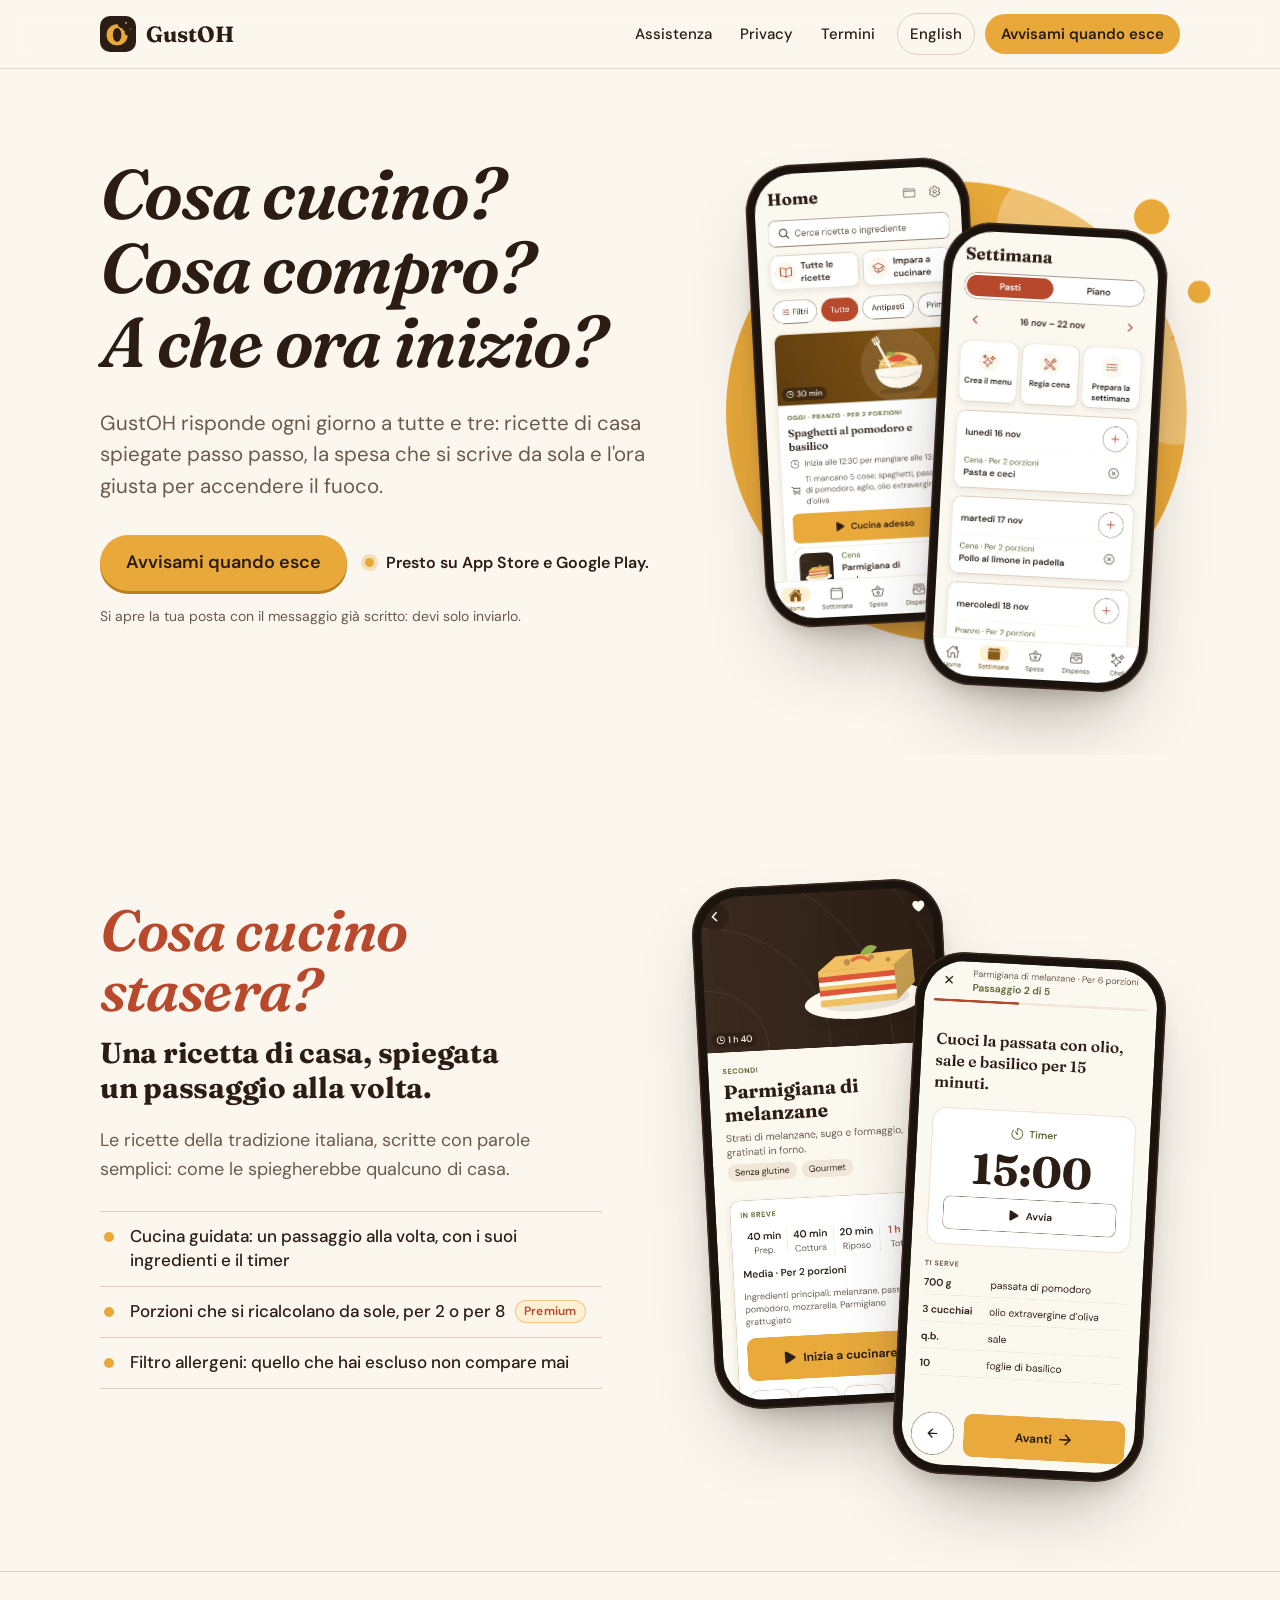
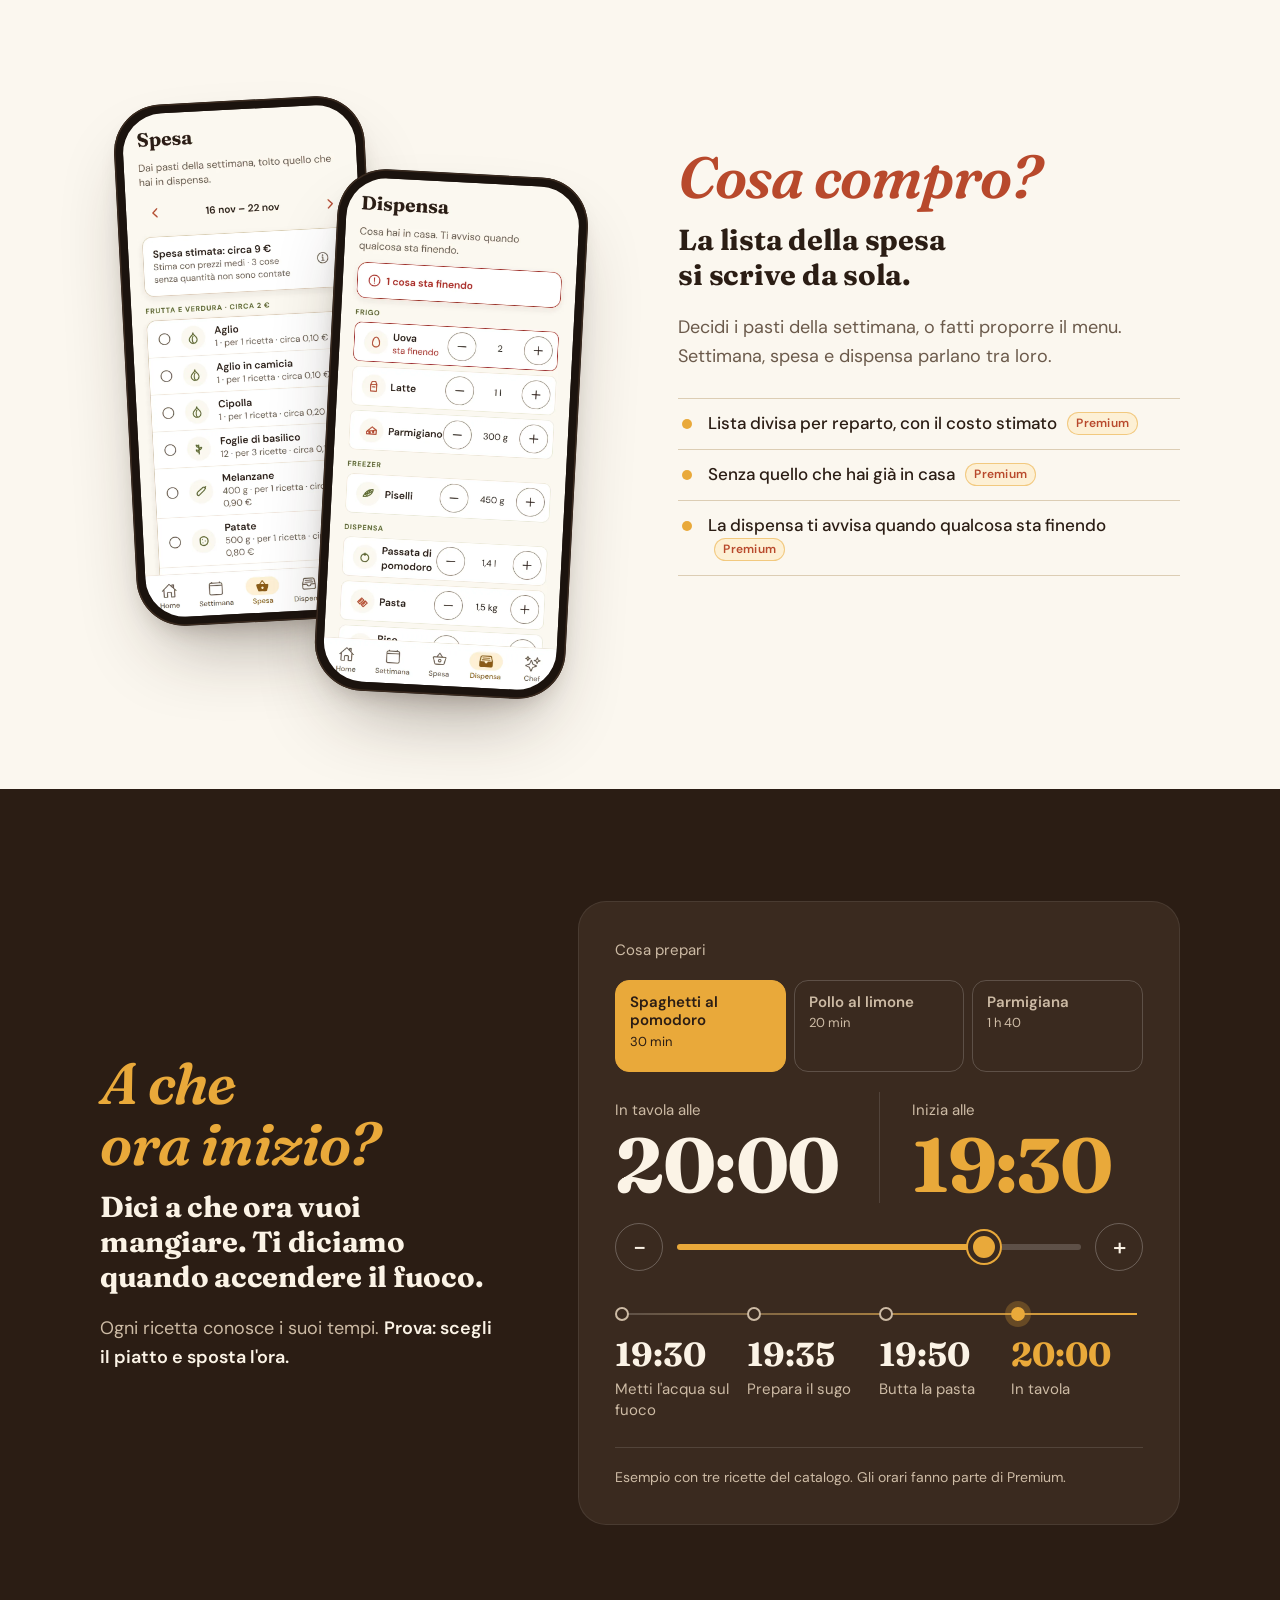
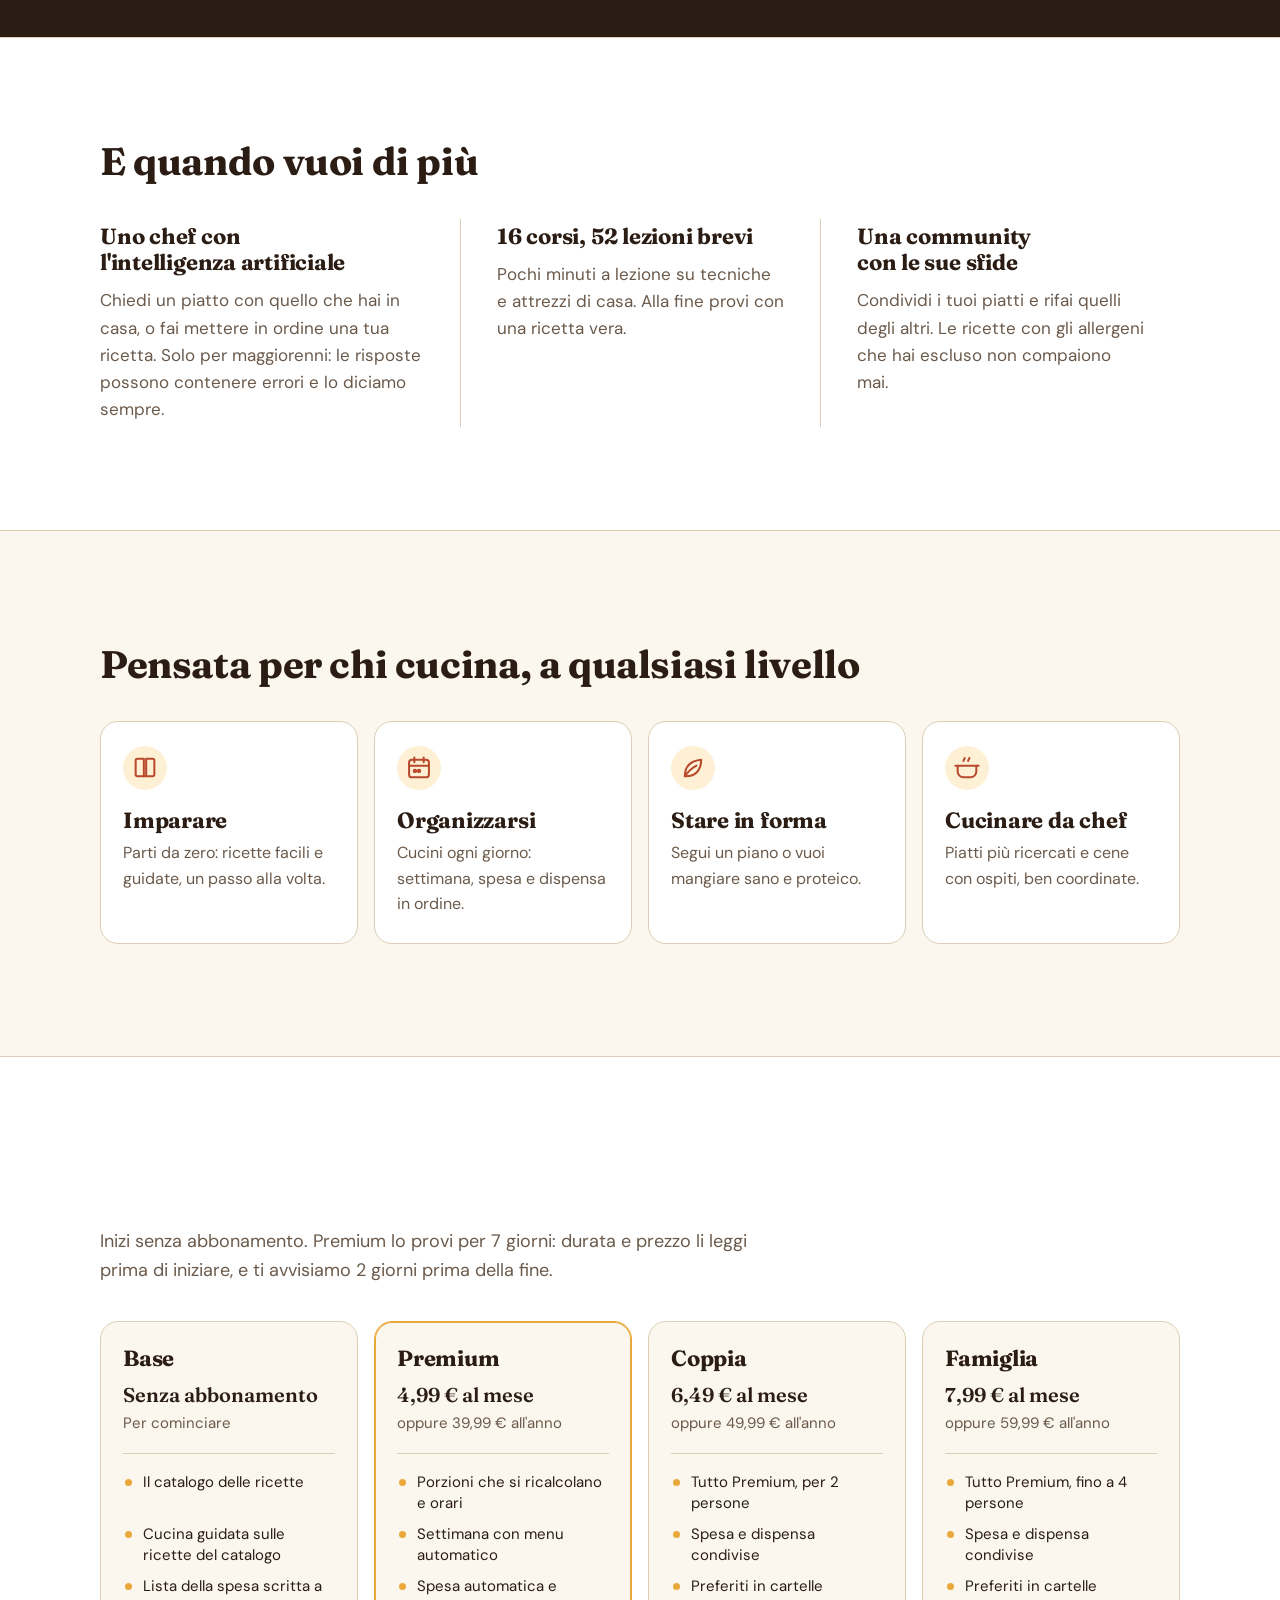
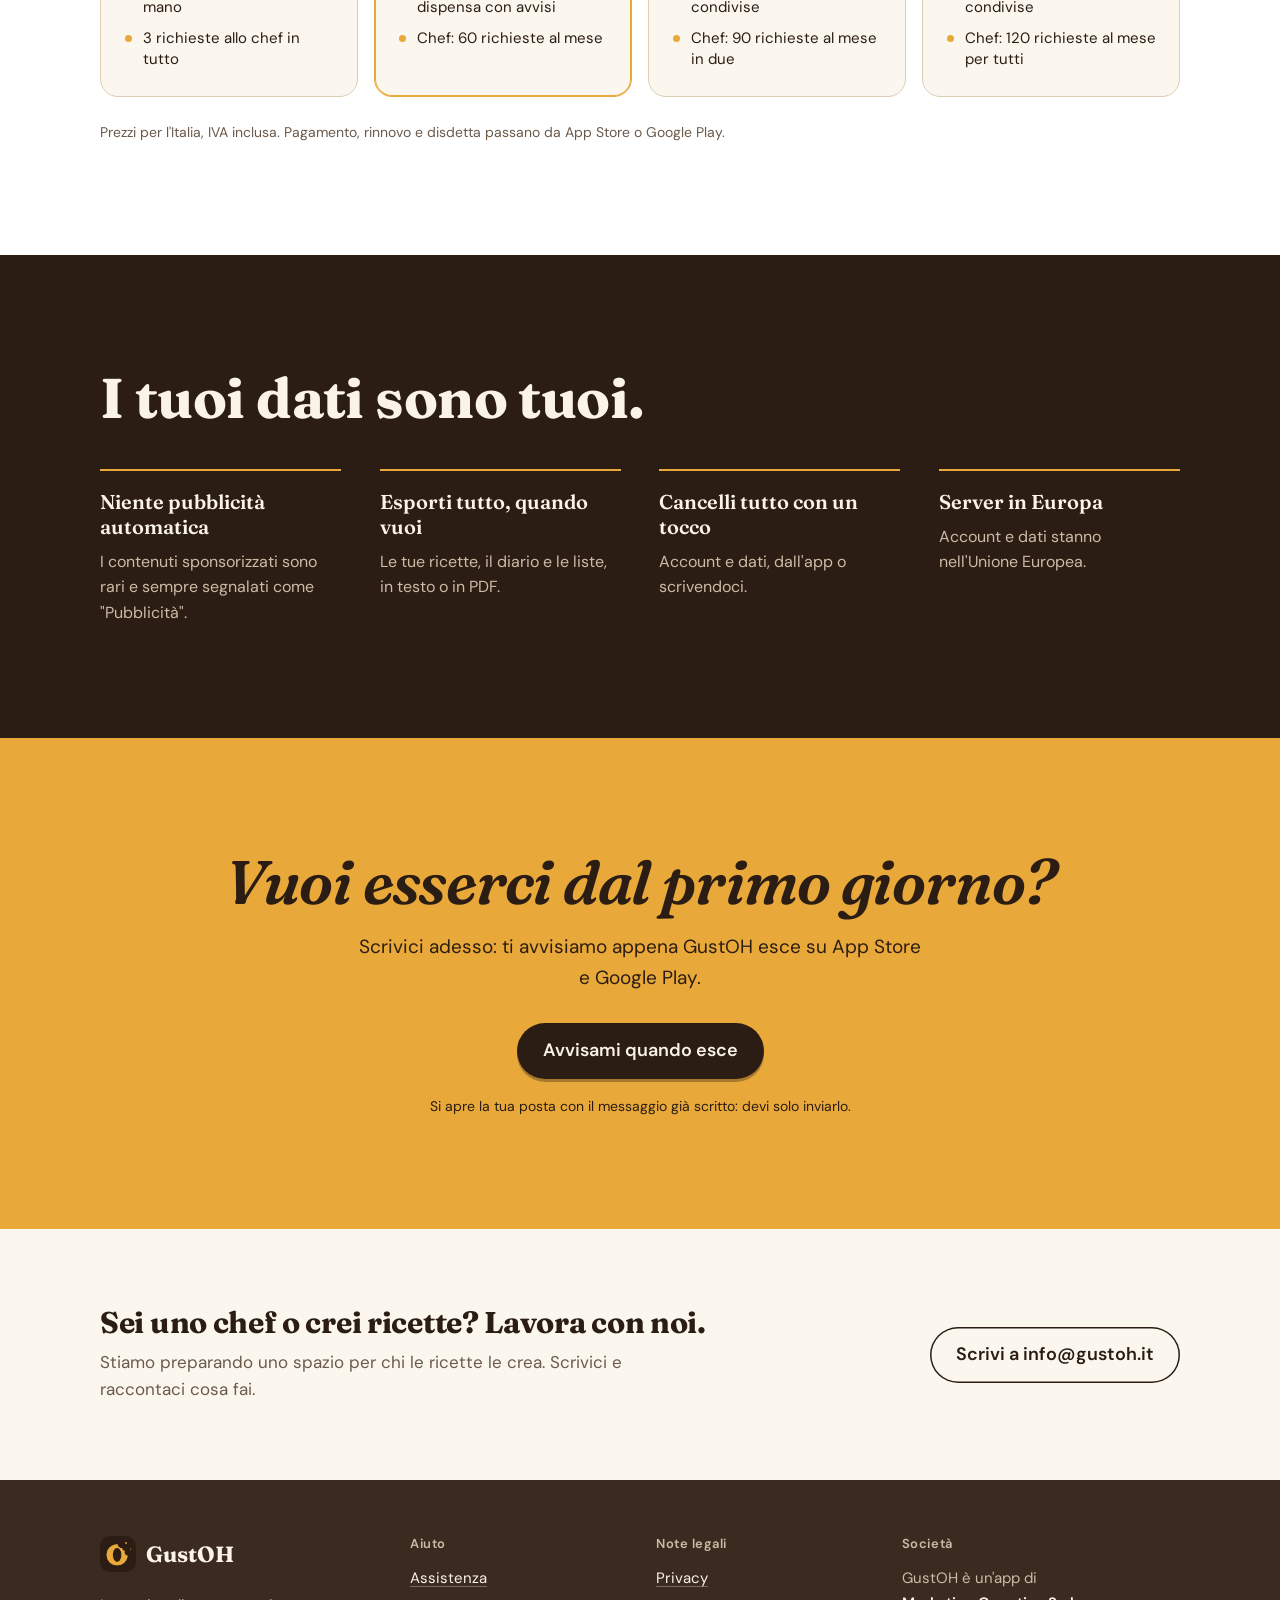
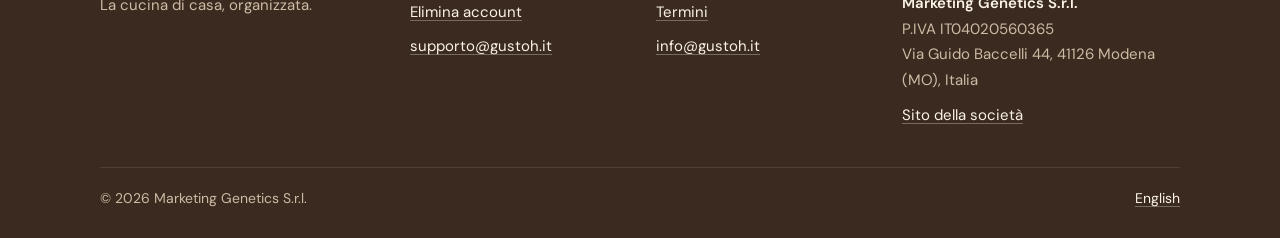
==== commit 72efa23e: "Sito: etichetta Premium accanto alle funzioni a pagamento; prezzi indicati come listino (senza 'prev" ====
--- a/index.html
+++ b/index.html
@@ -54,7 +54,7 @@
     <div class="row-copy">
       <h2 class="qa" id="cosa-cucino"><span class="q">Cosa cucino stasera?</span> <span class="a">Una ricetta di casa, spiegata un passaggio alla volta.</span></h2>
       <p>Le ricette della tradizione italiana, scritte con parole semplici: come le spiegherebbe qualcuno di casa.</p>
-      <ul class="points"><li>Cucina guidata: un passaggio alla volta, con i suoi ingredienti e il timer</li><li>Porzioni che si ricalcolano da sole, per 2 o per 8</li><li>Filtro allergeni: quello che hai escluso non compare mai</li></ul>
+      <ul class="points"><li>Cucina guidata: un passaggio alla volta, con i suoi ingredienti e il timer</li><li>Porzioni che si ricalcolano da sole, per 2 o per 8 <span class="tag-premium">Premium</span></li><li>Filtro allergeni: quello che hai escluso non compare mai</li></ul>
     </div>
     <div class="row-phones">
       <figure class="phone phone-back"><picture><source srcset="img/ricetta-scuro.webp" media="(prefers-color-scheme: dark)"><img src="img/ricetta-chiaro.webp" alt="La scheda della parmigiana di melanzane con tempi e porzioni" width="390" height="844" loading="lazy" decoding="async"></picture></figure>
@@ -68,7 +68,7 @@
     <div class="row-copy">
       <h2 class="qa" id="cosa-compro"><span class="q">Cosa compro?</span> <span class="a">La lista della spesa si scrive da sola.</span></h2>
       <p>Decidi i pasti della settimana, o fatti proporre il menu. Settimana, spesa e dispensa parlano tra loro.</p>
-      <ul class="points"><li>Lista divisa per reparto, con il costo stimato</li><li>Senza quello che hai già in casa</li><li>La dispensa ti avvisa quando qualcosa sta finendo</li></ul>
+      <ul class="points"><li>Lista divisa per reparto, con il costo stimato <span class="tag-premium">Premium</span></li><li>Senza quello che hai già in casa <span class="tag-premium">Premium</span></li><li>La dispensa ti avvisa quando qualcosa sta finendo <span class="tag-premium">Premium</span></li></ul>
     </div>
     <div class="row-phones">
       <figure class="phone phone-back"><picture><source srcset="img/spesa-scuro.webp" media="(prefers-color-scheme: dark)"><img src="img/spesa-chiaro.webp" alt="La lista della spesa divisa per reparto, con il costo stimato" width="390" height="844" loading="lazy" decoding="async"></picture></figure>
@@ -148,7 +148,7 @@
       <li><h3>Coppia</h3><p class="price"><strong>6,49 € al mese</strong><span>oppure 49,99 € all'anno</span></p><ul><li>Tutto Premium, per 2 persone</li><li>Spesa e dispensa condivise</li><li>Preferiti in cartelle condivise</li><li>Chef: 90 richieste al mese in due</li></ul></li>
       <li><h3>Famiglia</h3><p class="price"><strong>7,99 € al mese</strong><span>oppure 59,99 € all'anno</span></p><ul><li>Tutto Premium, fino a 4 persone</li><li>Spesa e dispensa condivise</li><li>Preferiti in cartelle condivise</li><li>Chef: 120 richieste al mese per tutti</li></ul></li>
     </ul>
-    <p class="cost-note">Prezzi previsti per l'Italia al lancio, IVA inclusa. Pagamento, rinnovo e disdetta passano da App Store o Google Play.</p>
+    <p class="cost-note">Prezzi per l'Italia, IVA inclusa. Pagamento, rinnovo e disdetta passano da App Store o Google Play.</p>
   </div>
 </section>
 
--- a/stile.css
+++ b/stile.css
@@ -371,3 +371,6 @@
     @keyframes head-shadow { to { box-shadow: 0 8px 24px -16px rgb(var(--shadow) / 0.35); } }
   }
 }
+
+/* funzione Premium: etichetta piccola e onesta accanto al testo */
+.tag-premium { display: inline-block; margin-left: 6px; padding: 2px 8px; border-radius: 999px; font: 600 12px/1.4 var(--sans); letter-spacing: 0.02em; color: var(--primary); background: var(--yolk-soft); border: 1px solid color-mix(in srgb, var(--yolk) 55%, transparent); vertical-align: 2px; white-space: nowrap; }
